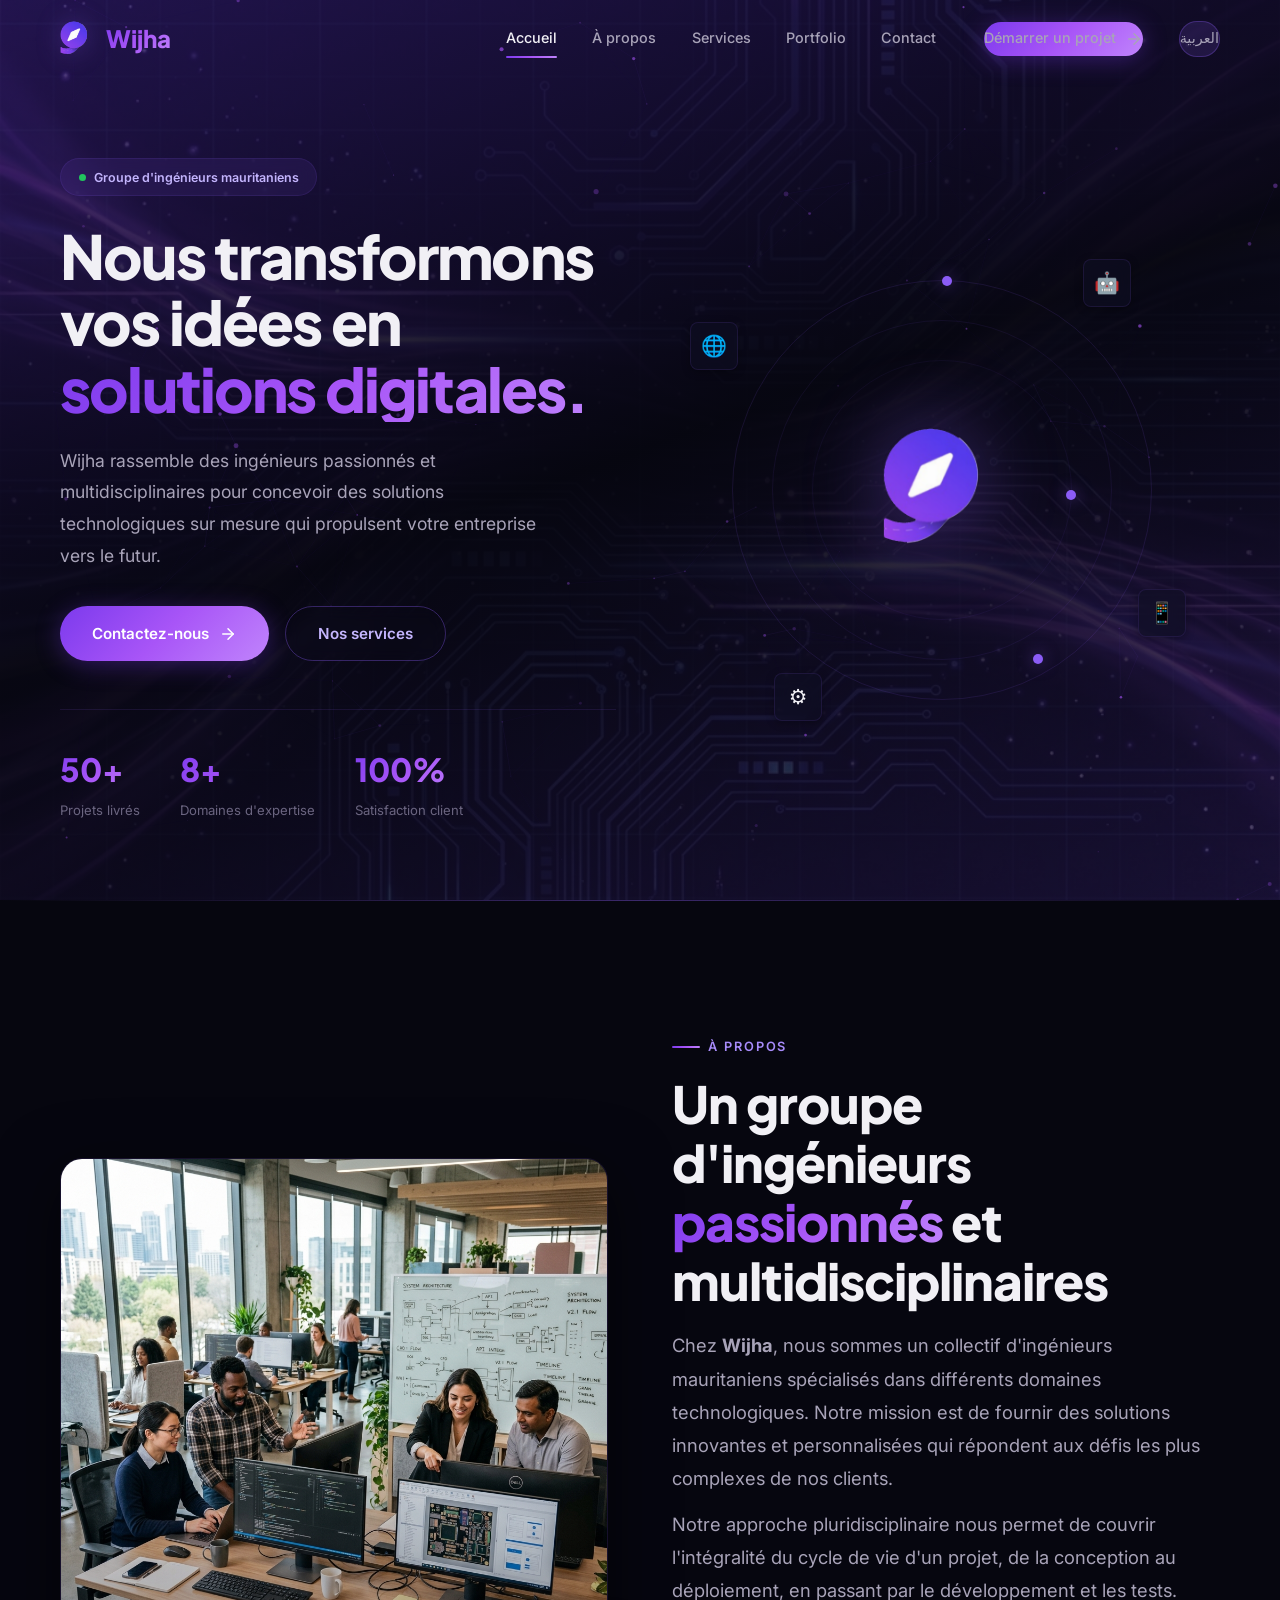
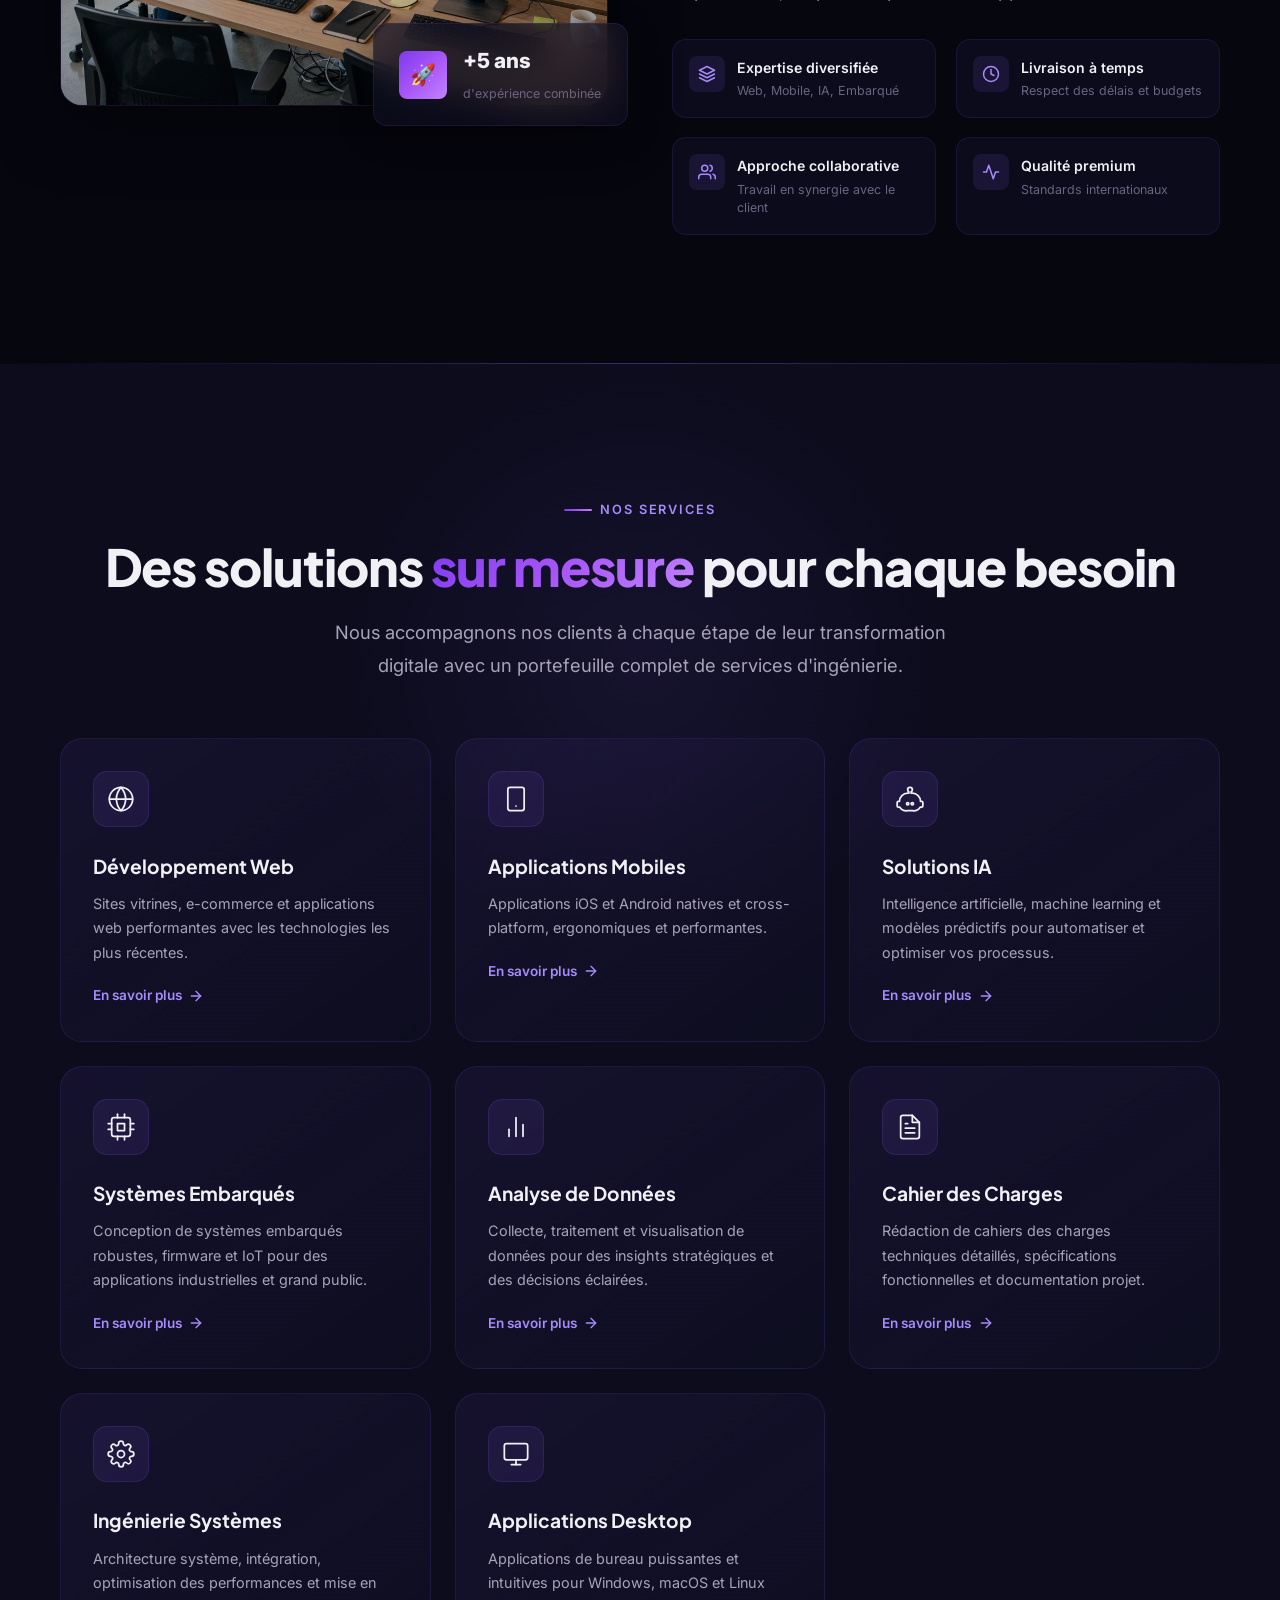
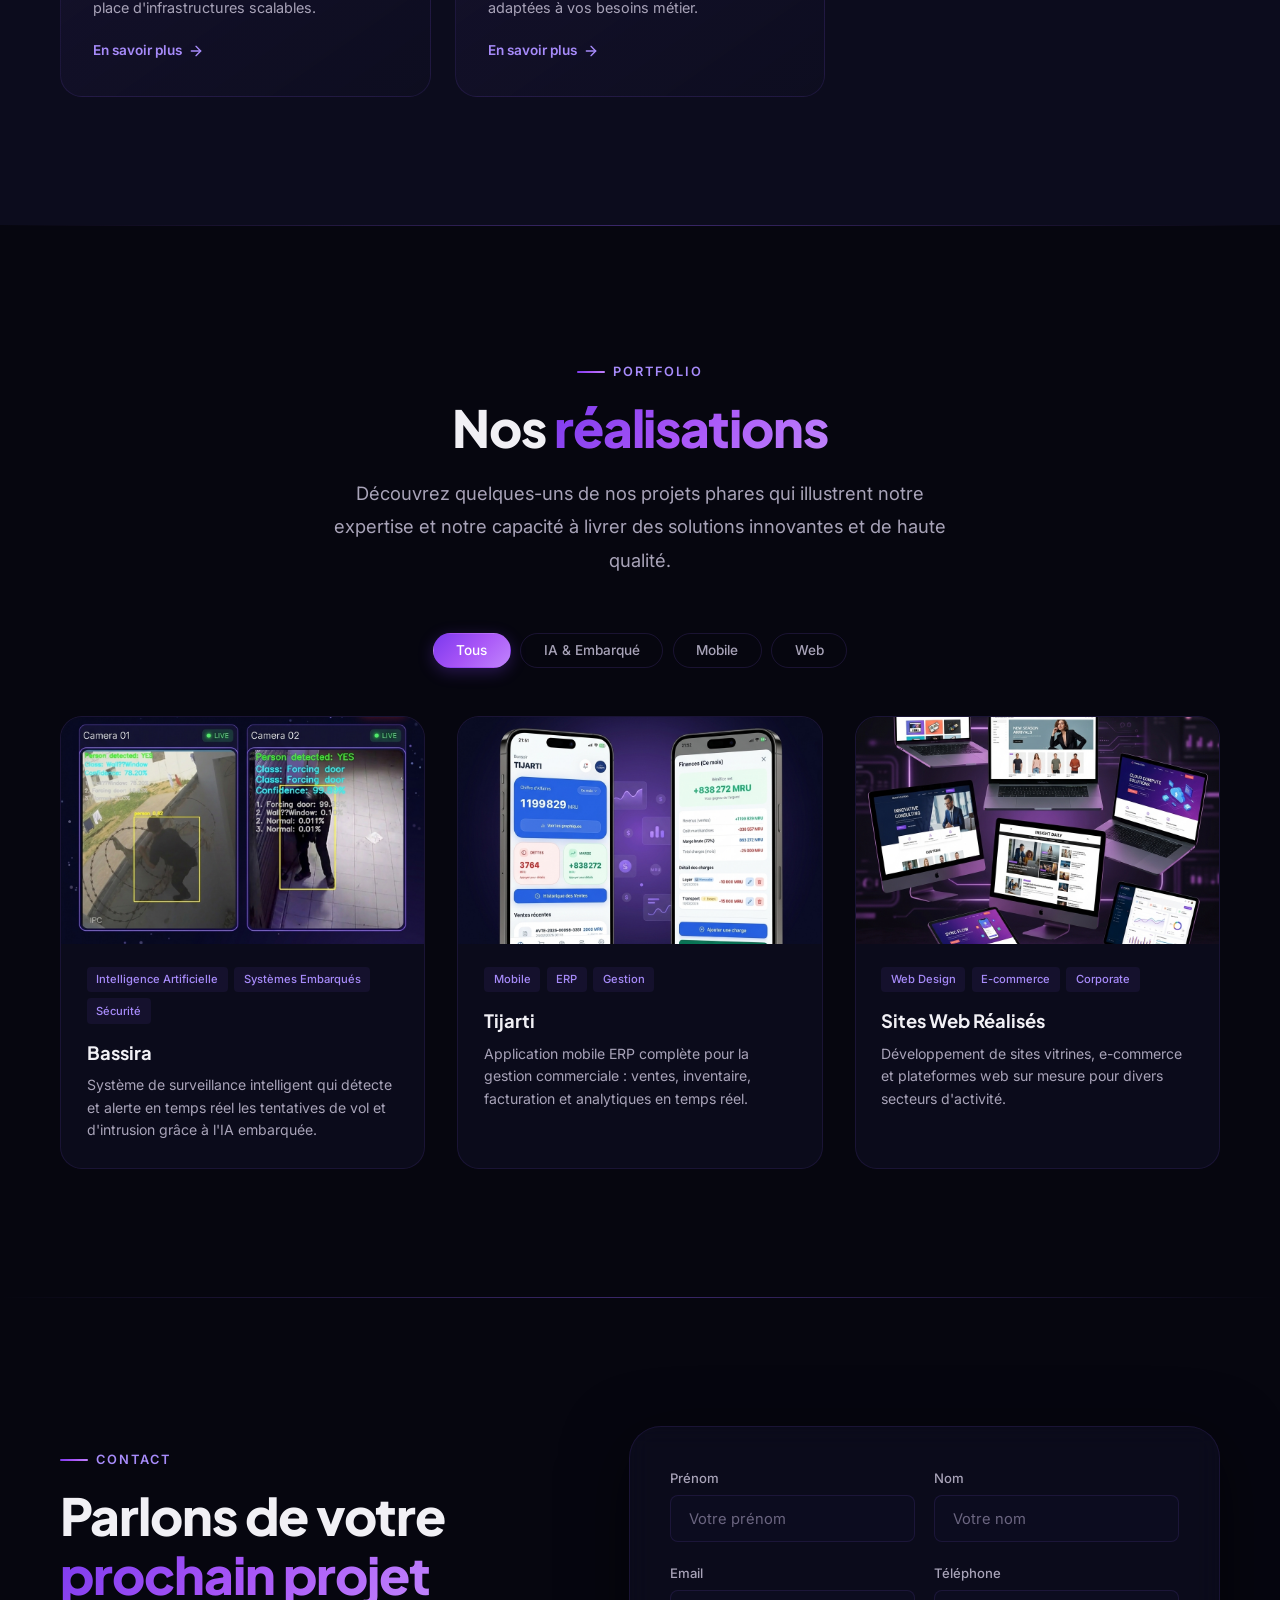
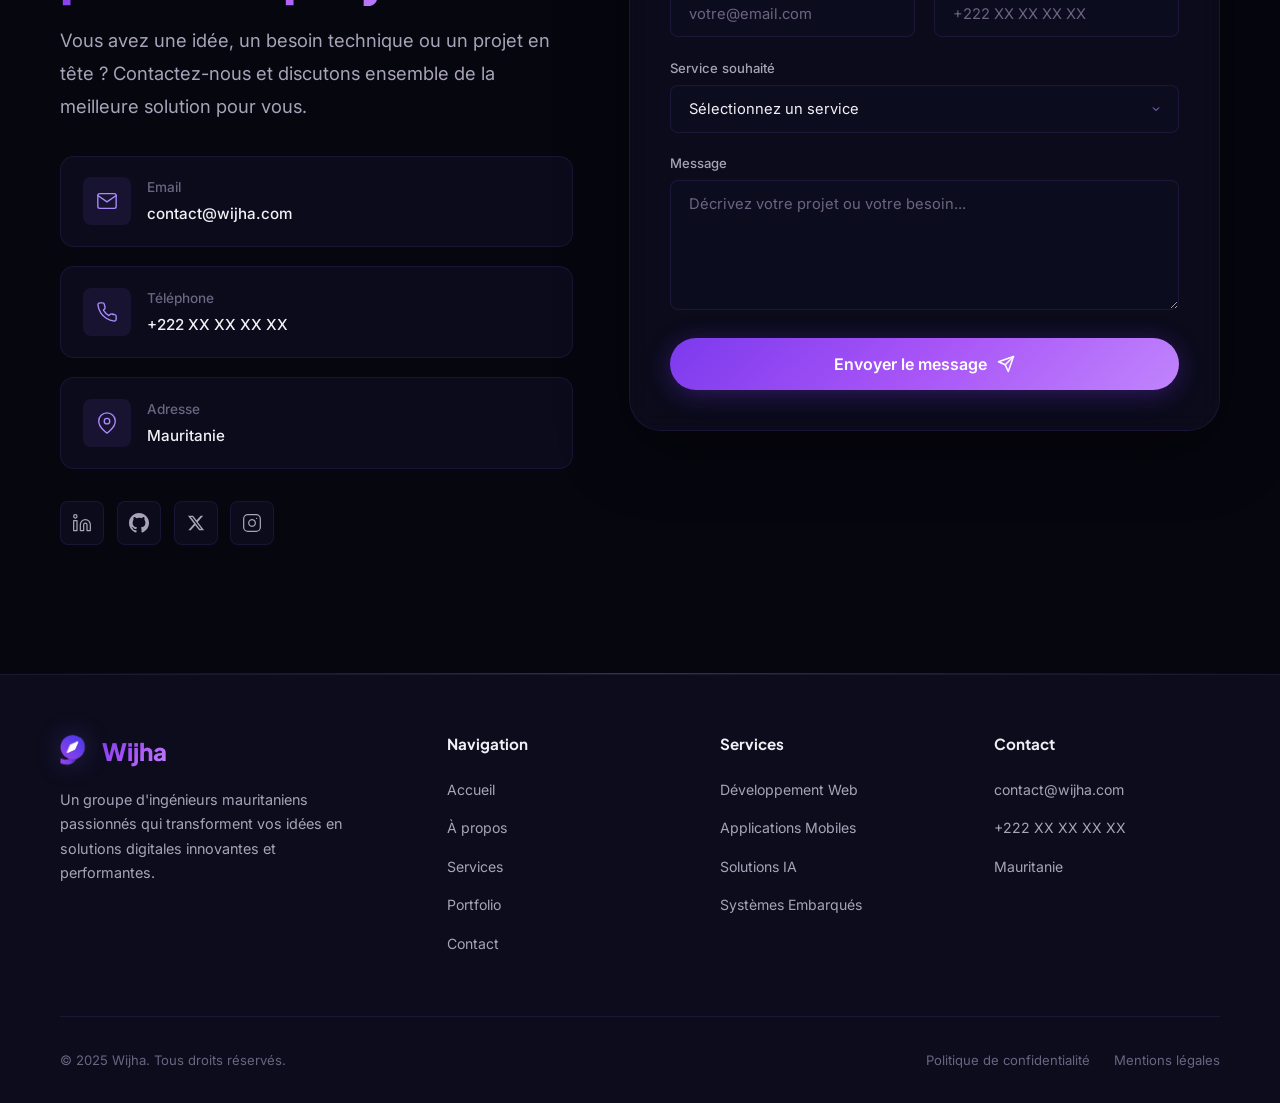
==== index.html @ 4d7d72df "Initial commit of Wijha website" ====
<!DOCTYPE html>
<html lang="fr" dir="ltr">
<head>
  <meta charset="UTF-8" />
  <meta name="viewport" content="width=device-width, initial-scale=1.0" />
  <title>Wijha — Ingénierie & Solutions Digitales</title>
  <meta name="description" content="Wijha est un groupe d'ingénieurs experts proposant des services de développement web, applications mobiles, solutions IA, systèmes embarqués et plus encore." />
  <meta name="keywords" content="ingénierie, développement web, application mobile, intelligence artificielle, systèmes embarqués, Wijha" />
  <meta name="author" content="Wijha" />
  <meta property="og:title" content="Wijha — Ingénierie & Solutions Digitales" />
  <meta property="og:description" content="Votre partenaire d'ingénierie digitale. Sites web, apps mobiles, IA et plus." />
  <meta property="og:type" content="website" />
  <link rel="icon" href="assets/logo-clean.png" type="image/png" />
  <link rel="stylesheet" href="styles.css" />
</head>
<body>

  <!-- ========== LOADER ========== -->
  <div class="loader" id="loader">
    <img src="assets/logo-clean.png" alt="Wijha" class="loader-logo" />
    <div class="loader-bar"></div>
  </div>

  <!-- ========== CURSOR GLOW ========== -->
  <div class="cursor-glow" id="cursorGlow"></div>

  <!-- ========== NAVBAR ========== -->
  <nav class="navbar" id="navbar">
    <div class="container">
      <a href="#accueil" class="nav-brand" id="nav-brand">
        <img src="assets/logo-clean.png" alt="Wijha Logo" />
        <span>Wijha</span>
      </a>

      <div class="nav-links" id="navLinks">
        <a href="#accueil" class="active" data-nav>Accueil</a>
        <a href="#apropos" data-nav>À propos</a>
        <a href="#services" data-nav>Services</a>
        <a href="#portfolio" data-nav>Portfolio</a>
        <a href="#contact" data-nav>Contact</a>
        <a href="#contact" class="btn btn-primary nav-cta" id="nav-cta-btn">
          Démarrer un projet
          <svg xmlns="http://www.w3.org/2000/svg" viewBox="0 0 24 24" fill="none" stroke="currentColor" stroke-width="2" stroke-linecap="round" stroke-linejoin="round"><path d="M5 12h14"/><path d="m12 5 7 7-7 7"/></svg>
        </a>
        <a href="index-ar.html" class="lang-switch">العربية</a>
      </div>

      <button class="nav-toggle" id="navToggle" aria-label="Menu">
        <span></span><span></span><span></span>
      </button>
    </div>
  </nav>

  <!-- ========== HERO ========== -->
  <section class="hero" id="accueil">
    <div class="hero-bg">
      <img src="assets/hero-bg.png" alt="" />
    </div>
    <canvas id="particles-canvas"></canvas>

    <div class="container">
      <div class="hero-content">
        <div class="hero-badge">
          <span class="dot"></span>
          Groupe d'ingénieurs mauritaniens
        </div>

        <h1>
          <span class="line">Nous transformons</span>
          <span class="line">vos idées en</span>
          <span class="line gradient-text">solutions digitales.</span>
        </h1>

        <p class="hero-desc">
          Wijha rassemble des ingénieurs passionnés et multidisciplinaires pour concevoir 
          des solutions technologiques sur mesure qui propulsent votre entreprise vers le futur.
        </p>

        <div class="hero-buttons">
          <a href="#contact" class="btn btn-primary" id="hero-cta-btn">
            Contactez-nous
            <svg xmlns="http://www.w3.org/2000/svg" viewBox="0 0 24 24" fill="none" stroke="currentColor" stroke-width="2" stroke-linecap="round" stroke-linejoin="round"><path d="M5 12h14"/><path d="m12 5 7 7-7 7"/></svg>
          </a>
          <a href="#services" class="btn btn-outline" id="hero-services-btn">
            Nos services
          </a>
        </div>

        <div class="hero-stats">
          <div class="stat-item">
            <div class="stat-number" data-count="50">0+</div>
            <div class="stat-text">Projets livrés</div>
          </div>
          <div class="stat-item">
            <div class="stat-number" data-count="8">0+</div>
            <div class="stat-text">Domaines d'expertise</div>
          </div>
          <div class="stat-item">
            <div class="stat-number" data-count="100">0%</div>
            <div class="stat-text">Satisfaction client</div>
          </div>
        </div>
      </div>

      <div class="hero-visual">
        <div class="hero-orbit">
          <div class="orbit-ring"><div class="orbit-dot"></div></div>
          <div class="orbit-ring"><div class="orbit-dot"></div></div>
          <div class="orbit-ring"><div class="orbit-dot"></div></div>
          <div class="orbit-center">
            <img src="assets/logo-clean.png" alt="Wijha" />
          </div>
          <!-- Floating icons -->
          <div class="orbit-icon">🌐</div>
          <div class="orbit-icon">🤖</div>
          <div class="orbit-icon">📱</div>
          <div class="orbit-icon">⚙️</div>
        </div>
      </div>
    </div>
  </section>

  <hr class="glow-line" />

  <!-- ========== ABOUT ========== -->
  <section class="about" id="apropos">
    <div class="container">
      <div class="about-image-wrapper reveal-left">
        <div class="about-image">
          <img src="assets/team.png" alt="Équipe Wijha" />
        </div>
        <div class="about-floating-card">
          <div class="afc-icon">🚀</div>
          <div class="afc-text">
            <strong>+5 ans</strong>
            <span>d'expérience combinée</span>
          </div>
        </div>
      </div>

      <div class="about-content reveal-right">
        <span class="section-label">À propos</span>
        <h2 class="section-title">
          Un groupe d'ingénieurs <span class="highlight">passionnés</span> et multidisciplinaires
        </h2>
        <p class="section-subtitle">
          Chez <strong>Wijha</strong>, nous sommes un collectif d'ingénieurs mauritaniens spécialisés 
          dans différents domaines technologiques. Notre mission est de fournir des solutions 
          innovantes et personnalisées qui répondent aux défis les plus complexes de nos clients.
        </p>
        <p class="section-subtitle" style="margin-top:.8rem;">
          Notre approche pluridisciplinaire nous permet de couvrir l'intégralité du cycle de vie 
          d'un projet, de la conception au déploiement, en passant par le développement et les tests.
        </p>

        <div class="about-features">
          <div class="about-feature reveal reveal-delay-1">
            <div class="af-icon">
              <svg xmlns="http://www.w3.org/2000/svg" width="18" height="18" viewBox="0 0 24 24" fill="none" stroke="currentColor" stroke-width="2" stroke-linecap="round" stroke-linejoin="round"><path d="M12 2L2 7l10 5 10-5-10-5z"/><path d="M2 17l10 5 10-5"/><path d="M2 12l10 5 10-5"/></svg>
            </div>
            <div class="af-text">
              <h4>Expertise diversifiée</h4>
              <p>Web, Mobile, IA, Embarqué</p>
            </div>
          </div>
          <div class="about-feature reveal reveal-delay-2">
            <div class="af-icon">
              <svg xmlns="http://www.w3.org/2000/svg" width="18" height="18" viewBox="0 0 24 24" fill="none" stroke="currentColor" stroke-width="2" stroke-linecap="round" stroke-linejoin="round"><circle cx="12" cy="12" r="10"/><path d="M12 6v6l4 2"/></svg>
            </div>
            <div class="af-text">
              <h4>Livraison à temps</h4>
              <p>Respect des délais et budgets</p>
            </div>
          </div>
          <div class="about-feature reveal reveal-delay-3">
            <div class="af-icon">
              <svg xmlns="http://www.w3.org/2000/svg" width="18" height="18" viewBox="0 0 24 24" fill="none" stroke="currentColor" stroke-width="2" stroke-linecap="round" stroke-linejoin="round"><path d="M17 21v-2a4 4 0 0 0-4-4H5a4 4 0 0 0-4 4v2"/><circle cx="9" cy="7" r="4"/><path d="M23 21v-2a4 4 0 0 0-3-3.87"/><path d="M16 3.13a4 4 0 0 1 0 7.75"/></svg>
            </div>
            <div class="af-text">
              <h4>Approche collaborative</h4>
              <p>Travail en synergie avec le client</p>
            </div>
          </div>
          <div class="about-feature reveal reveal-delay-4">
            <div class="af-icon">
              <svg xmlns="http://www.w3.org/2000/svg" width="18" height="18" viewBox="0 0 24 24" fill="none" stroke="currentColor" stroke-width="2" stroke-linecap="round" stroke-linejoin="round"><polyline points="22 12 18 12 15 21 9 3 6 12 2 12"/></svg>
            </div>
            <div class="af-text">
              <h4>Qualité premium</h4>
              <p>Standards internationaux</p>
            </div>
          </div>
        </div>
      </div>
    </div>
  </section>

  <hr class="glow-line" />

  <!-- ========== SERVICES ========== -->
  <section class="services" id="services">
    <div class="container">
      <div class="services-header reveal">
        <span class="section-label">Nos services</span>
        <h2 class="section-title">Des solutions <span class="highlight">sur mesure</span> pour chaque besoin</h2>
        <p class="section-subtitle">
          Nous accompagnons nos clients à chaque étape de leur transformation digitale 
          avec un portefeuille complet de services d'ingénierie.
        </p>
      </div>

      <div class="services-grid" id="servicesGrid">

        <!-- Card 1 -->
        <div class="service-card reveal reveal-delay-1" id="service-web">
          <div class="service-icon">
            <svg xmlns="http://www.w3.org/2000/svg" width="28" height="28" viewBox="0 0 24 24" fill="none" stroke="currentColor" stroke-width="1.5" stroke-linecap="round" stroke-linejoin="round"><circle cx="12" cy="12" r="10"/><line x1="2" y1="12" x2="22" y2="12"/><path d="M12 2a15.3 15.3 0 0 1 4 10 15.3 15.3 0 0 1-4 10 15.3 15.3 0 0 1-4-10 15.3 15.3 0 0 1 4-10z"/></svg>
          </div>
          <h3>Développement Web</h3>
          <p>Sites vitrines, e-commerce et applications web performantes avec les technologies les plus récentes.</p>
          <div class="service-arrow">
            En savoir plus
            <svg xmlns="http://www.w3.org/2000/svg" width="16" height="16" viewBox="0 0 24 24" fill="none" stroke="currentColor" stroke-width="2" stroke-linecap="round" stroke-linejoin="round"><path d="M5 12h14"/><path d="m12 5 7 7-7 7"/></svg>
          </div>
        </div>

        <!-- Card 2 -->
        <div class="service-card reveal reveal-delay-2" id="service-app">
          <div class="service-icon">
            <svg xmlns="http://www.w3.org/2000/svg" width="28" height="28" viewBox="0 0 24 24" fill="none" stroke="currentColor" stroke-width="1.5" stroke-linecap="round" stroke-linejoin="round"><rect x="5" y="2" width="14" height="20" rx="2" ry="2"/><line x1="12" y1="18" x2="12.01" y2="18"/></svg>
          </div>
          <h3>Applications Mobiles</h3>
          <p>Applications iOS et Android natives et cross-platform, ergonomiques et performantes.</p>
          <div class="service-arrow">
            En savoir plus
            <svg xmlns="http://www.w3.org/2000/svg" width="16" height="16" viewBox="0 0 24 24" fill="none" stroke="currentColor" stroke-width="2" stroke-linecap="round" stroke-linejoin="round"><path d="M5 12h14"/><path d="m12 5 7 7-7 7"/></svg>
          </div>
        </div>

        <!-- Card 3 -->
        <div class="service-card reveal reveal-delay-3" id="service-ia">
          <div class="service-icon">
            <svg xmlns="http://www.w3.org/2000/svg" width="28" height="28" viewBox="0 0 24 24" fill="none" stroke="currentColor" stroke-width="1.5" stroke-linecap="round" stroke-linejoin="round"><path d="M12 2a2 2 0 0 1 2 2c0 .74-.4 1.39-1 1.73V7h1a7 7 0 0 1 7 7h1a1 1 0 0 1 1 1v3a1 1 0 0 1-1 1h-1.27A7 7 0 0 1 14 22h-4a7 7 0 0 1-6.73-3H2a1 1 0 0 1-1-1v-3a1 1 0 0 1 1-1h1a7 7 0 0 1 7-7h1V5.73c-.6-.34-1-.99-1-1.73a2 2 0 0 1 2-2z"/><path d="M10 17a1 1 0 1 0 0-2 1 1 0 0 0 0 2z"/><path d="M14 17a1 1 0 1 0 0-2 1 1 0 0 0 0 2z"/></svg>
          </div>
          <h3>Solutions IA</h3>
          <p>Intelligence artificielle, machine learning et modèles prédictifs pour automatiser et optimiser vos processus.</p>
          <div class="service-arrow">
            En savoir plus
            <svg xmlns="http://www.w3.org/2000/svg" width="16" height="16" viewBox="0 0 24 24" fill="none" stroke="currentColor" stroke-width="2" stroke-linecap="round" stroke-linejoin="round"><path d="M5 12h14"/><path d="m12 5 7 7-7 7"/></svg>
          </div>
        </div>

        <!-- Card 4 -->
        <div class="service-card reveal reveal-delay-4" id="service-embedded">
          <div class="service-icon">
            <svg xmlns="http://www.w3.org/2000/svg" width="28" height="28" viewBox="0 0 24 24" fill="none" stroke="currentColor" stroke-width="1.5" stroke-linecap="round" stroke-linejoin="round"><rect x="4" y="4" width="16" height="16" rx="2" ry="2"/><rect x="9" y="9" width="6" height="6"/><line x1="9" y1="1" x2="9" y2="4"/><line x1="15" y1="1" x2="15" y2="4"/><line x1="9" y1="20" x2="9" y2="23"/><line x1="15" y1="20" x2="15" y2="23"/><line x1="20" y1="9" x2="23" y2="9"/><line x1="20" y1="14" x2="23" y2="14"/><line x1="1" y1="9" x2="4" y2="9"/><line x1="1" y1="14" x2="4" y2="14"/></svg>
          </div>
          <h3>Systèmes Embarqués</h3>
          <p>Conception de systèmes embarqués robustes, firmware et IoT pour des applications industrielles et grand public.</p>
          <div class="service-arrow">
            En savoir plus
            <svg xmlns="http://www.w3.org/2000/svg" width="16" height="16" viewBox="0 0 24 24" fill="none" stroke="currentColor" stroke-width="2" stroke-linecap="round" stroke-linejoin="round"><path d="M5 12h14"/><path d="m12 5 7 7-7 7"/></svg>
          </div>
        </div>

        <!-- Card 5 -->
        <div class="service-card reveal reveal-delay-5" id="service-data">
          <div class="service-icon">
            <svg xmlns="http://www.w3.org/2000/svg" width="28" height="28" viewBox="0 0 24 24" fill="none" stroke="currentColor" stroke-width="1.5" stroke-linecap="round" stroke-linejoin="round"><line x1="18" y1="20" x2="18" y2="10"/><line x1="12" y1="20" x2="12" y2="4"/><line x1="6" y1="20" x2="6" y2="14"/></svg>
          </div>
          <h3>Analyse de Données</h3>
          <p>Collecte, traitement et visualisation de données pour des insights stratégiques et des décisions éclairées.</p>
          <div class="service-arrow">
            En savoir plus
            <svg xmlns="http://www.w3.org/2000/svg" width="16" height="16" viewBox="0 0 24 24" fill="none" stroke="currentColor" stroke-width="2" stroke-linecap="round" stroke-linejoin="round"><path d="M5 12h14"/><path d="m12 5 7 7-7 7"/></svg>
          </div>
        </div>

        <!-- Card 6 -->
        <div class="service-card reveal reveal-delay-6" id="service-cahier">
          <div class="service-icon">
            <svg xmlns="http://www.w3.org/2000/svg" width="28" height="28" viewBox="0 0 24 24" fill="none" stroke="currentColor" stroke-width="1.5" stroke-linecap="round" stroke-linejoin="round"><path d="M14 2H6a2 2 0 0 0-2 2v16a2 2 0 0 0 2 2h12a2 2 0 0 0 2-2V8z"/><polyline points="14 2 14 8 20 8"/><line x1="16" y1="13" x2="8" y2="13"/><line x1="16" y1="17" x2="8" y2="17"/><polyline points="10 9 9 9 8 9"/></svg>
          </div>
          <h3>Cahier des Charges</h3>
          <p>Rédaction de cahiers des charges techniques détaillés, spécifications fonctionnelles et documentation projet.</p>
          <div class="service-arrow">
            En savoir plus
            <svg xmlns="http://www.w3.org/2000/svg" width="16" height="16" viewBox="0 0 24 24" fill="none" stroke="currentColor" stroke-width="2" stroke-linecap="round" stroke-linejoin="round"><path d="M5 12h14"/><path d="m12 5 7 7-7 7"/></svg>
          </div>
        </div>

        <!-- Card 7 -->
        <div class="service-card reveal reveal-delay-1" id="service-systems">
          <div class="service-icon">
            <svg xmlns="http://www.w3.org/2000/svg" width="28" height="28" viewBox="0 0 24 24" fill="none" stroke="currentColor" stroke-width="1.5" stroke-linecap="round" stroke-linejoin="round"><circle cx="12" cy="12" r="3"/><path d="M19.4 15a1.65 1.65 0 0 0 .33 1.82l.06.06a2 2 0 0 1-2.83 2.83l-.06-.06a1.65 1.65 0 0 0-1.82-.33 1.65 1.65 0 0 0-1 1.51V21a2 2 0 0 1-4 0v-.09A1.65 1.65 0 0 0 9 19.4a1.65 1.65 0 0 0-1.82.33l-.06.06a2 2 0 0 1-2.83-2.83l.06-.06A1.65 1.65 0 0 0 4.68 15a1.65 1.65 0 0 0-1.51-1H3a2 2 0 0 1 0-4h.09A1.65 1.65 0 0 0 4.6 9a1.65 1.65 0 0 0-.33-1.82l-.06-.06a2 2 0 0 1 2.83-2.83l.06.06A1.65 1.65 0 0 0 9 4.68a1.65 1.65 0 0 0 1-1.51V3a2 2 0 0 1 4 0v.09a1.65 1.65 0 0 0 1 1.51 1.65 1.65 0 0 0 1.82-.33l.06-.06a2 2 0 0 1 2.83 2.83l-.06.06A1.65 1.65 0 0 0 19.4 9a1.65 1.65 0 0 0 1.51 1H21a2 2 0 0 1 0 4h-.09a1.65 1.65 0 0 0-1.51 1z"/></svg>
          </div>
          <h3>Ingénierie Systèmes</h3>
          <p>Architecture système, intégration, optimisation des performances et mise en place d'infrastructures scalables.</p>
          <div class="service-arrow">
            En savoir plus
            <svg xmlns="http://www.w3.org/2000/svg" width="16" height="16" viewBox="0 0 24 24" fill="none" stroke="currentColor" stroke-width="2" stroke-linecap="round" stroke-linejoin="round"><path d="M5 12h14"/><path d="m12 5 7 7-7 7"/></svg>
          </div>
        </div>

        <!-- Card 8 -->
        <div class="service-card reveal reveal-delay-2" id="service-desktop">
          <div class="service-icon">
            <svg xmlns="http://www.w3.org/2000/svg" width="28" height="28" viewBox="0 0 24 24" fill="none" stroke="currentColor" stroke-width="1.5" stroke-linecap="round" stroke-linejoin="round"><rect x="2" y="3" width="20" height="14" rx="2" ry="2"/><line x1="8" y1="21" x2="16" y2="21"/><line x1="12" y1="17" x2="12" y2="21"/></svg>
          </div>
          <h3>Applications Desktop</h3>
          <p>Applications de bureau puissantes et intuitives pour Windows, macOS et Linux adaptées à vos besoins métier.</p>
          <div class="service-arrow">
            En savoir plus
            <svg xmlns="http://www.w3.org/2000/svg" width="16" height="16" viewBox="0 0 24 24" fill="none" stroke="currentColor" stroke-width="2" stroke-linecap="round" stroke-linejoin="round"><path d="M5 12h14"/><path d="m12 5 7 7-7 7"/></svg>
          </div>
        </div>

      </div>
    </div>
  </section>

  <hr class="glow-line" />

  <!-- ========== PORTFOLIO ========== -->
  <section class="portfolio" id="portfolio">
    <div class="container">
      <div class="services-header reveal">
        <span class="section-label">Portfolio</span>
        <h2 class="section-title">Nos <span class="highlight">réalisations</span></h2>
        <p class="section-subtitle">
          Découvrez quelques-uns de nos projets phares qui illustrent notre expertise 
          et notre capacité à livrer des solutions innovantes et de haute qualité.
        </p>
      </div>

      <!-- Filter tabs -->
      <div class="portfolio-filters reveal">
        <button class="pf-filter active" data-filter="all">Tous</button>
        <button class="pf-filter" data-filter="ia">IA & Embarqué</button>
        <button class="pf-filter" data-filter="mobile">Mobile</button>
        <button class="pf-filter" data-filter="web">Web</button>
      </div>

      <div class="portfolio-grid" id="portfolioGrid">

        <!-- Project 1 — Bassira -->
        <div class="portfolio-card reveal reveal-delay-1" data-category="ia" id="project-bassira">
          <div class="portfolio-image">
            <img src="assets/bassira.png?v=2" alt="Bassira — Système de surveillance intelligent" />
            <div class="portfolio-overlay">
              <div class="portfolio-overlay-content">
                <span class="portfolio-category-badge">IA Embarquée</span>
                <h3>Bassira</h3>
                <p>Système de surveillance intelligent basé sur l'IA embarquée</p>
                <button class="btn btn-primary btn-sm" onclick="openProjectModal('bassira')">
                  Voir le projet
                  <svg xmlns="http://www.w3.org/2000/svg" width="16" height="16" viewBox="0 0 24 24" fill="none" stroke="currentColor" stroke-width="2" stroke-linecap="round" stroke-linejoin="round"><path d="M5 12h14"/><path d="m12 5 7 7-7 7"/></svg>
                </button>
              </div>
            </div>
          </div>
          <div class="portfolio-info">
            <div class="portfolio-tags">
              <span class="ptag">Intelligence Artificielle</span>
              <span class="ptag">Systèmes Embarqués</span>
              <span class="ptag">Sécurité</span>
            </div>
            <h3>Bassira</h3>
            <p>Système de surveillance intelligent qui détecte et alerte en temps réel les tentatives de vol et d'intrusion grâce à l'IA embarquée.</p>
          </div>
        </div>

        <!-- Project 2 — Tijarti -->
        <div class="portfolio-card reveal reveal-delay-2" data-category="mobile" id="project-tijarti">
          <div class="portfolio-image">
            <img src="assets/tijarti.png?v=2" alt="Tijarti — Application mobile ERP" />
            <div class="portfolio-overlay">
              <div class="portfolio-overlay-content">
                <span class="portfolio-category-badge">App Mobile</span>
                <h3>Tijarti</h3>
                <p>Application mobile ERP pour la gestion d'entreprise</p>
                <button class="btn btn-primary btn-sm" onclick="openProjectModal('tijarti')">
                  Voir le projet
                  <svg xmlns="http://www.w3.org/2000/svg" width="16" height="16" viewBox="0 0 24 24" fill="none" stroke="currentColor" stroke-width="2" stroke-linecap="round" stroke-linejoin="round"><path d="M5 12h14"/><path d="m12 5 7 7-7 7"/></svg>
                </button>
              </div>
            </div>
          </div>
          <div class="portfolio-info">
            <div class="portfolio-tags">
              <span class="ptag">Mobile</span>
              <span class="ptag">ERP</span>
              <span class="ptag">Gestion</span>
            </div>
            <h3>Tijarti</h3>
            <p>Application mobile ERP complète pour la gestion commerciale : ventes, inventaire, facturation et analytiques en temps réel.</p>
          </div>
        </div>

        <!-- Project 3 — Sites Web -->
        <div class="portfolio-card reveal reveal-delay-3" data-category="web" id="project-websites">
          <div class="portfolio-image">
            <img src="assets/websites.png" alt="Sites web réalisés par Wijha" />
            <div class="portfolio-overlay">
              <div class="portfolio-overlay-content">
                <span class="portfolio-category-badge">Développement Web</span>
                <h3>Sites Web</h3>
                <p>Collection de sites web modernes et performants</p>
                <button class="btn btn-primary btn-sm" onclick="openProjectModal('websites')">
                  Voir le projet
                  <svg xmlns="http://www.w3.org/2000/svg" width="16" height="16" viewBox="0 0 24 24" fill="none" stroke="currentColor" stroke-width="2" stroke-linecap="round" stroke-linejoin="round"><path d="M5 12h14"/><path d="m12 5 7 7-7 7"/></svg>
                </button>
              </div>
            </div>
          </div>
          <div class="portfolio-info">
            <div class="portfolio-tags">
              <span class="ptag">Web Design</span>
              <span class="ptag">E-commerce</span>
              <span class="ptag">Corporate</span>
            </div>
            <h3>Sites Web Réalisés</h3>
            <p>Développement de sites vitrines, e-commerce et plateformes web sur mesure pour divers secteurs d'activité.</p>
          </div>
        </div>

      </div>
    </div>
  </section>

  <!-- ========== PROJECT MODAL ========== -->
  <div class="project-modal" id="projectModal">
    <div class="project-modal-backdrop" onclick="closeProjectModal()"></div>
    <div class="project-modal-content">
      <button class="project-modal-close" onclick="closeProjectModal()" aria-label="Fermer">
        <svg xmlns="http://www.w3.org/2000/svg" width="24" height="24" viewBox="0 0 24 24" fill="none" stroke="currentColor" stroke-width="2" stroke-linecap="round" stroke-linejoin="round"><line x1="18" y1="6" x2="6" y2="18"/><line x1="6" y1="6" x2="18" y2="18"/></svg>
      </button>
      <div class="project-modal-image" id="modalImage"></div>
      <div class="project-modal-body">
        <span class="portfolio-category-badge" id="modalBadge"></span>
        <h2 id="modalTitle"></h2>
        <p class="project-modal-desc" id="modalDesc"></p>
        <div class="project-modal-details">
          <div class="pmd-item">
            <h4>Technologies</h4>
            <div class="pmd-tags" id="modalTechs"></div>
          </div>
          <div class="pmd-item">
            <h4>Caractéristiques</h4>
            <ul id="modalFeatures"></ul>
          </div>
        </div>
        <a href="#contact" class="btn btn-primary" onclick="closeProjectModal()" style="margin-top:1.5rem">
          Démarrer un projet similaire
          <svg xmlns="http://www.w3.org/2000/svg" width="16" height="16" viewBox="0 0 24 24" fill="none" stroke="currentColor" stroke-width="2" stroke-linecap="round" stroke-linejoin="round"><path d="M5 12h14"/><path d="m12 5 7 7-7 7"/></svg>
        </a>
      </div>
    </div>
  </div>

  <hr class="glow-line" />

  <!-- ========== CONTACT ========== -->
  <section class="contact" id="contact">
    <div class="container">
      <div class="contact-info reveal-left">
        <span class="section-label">Contact</span>
        <h2 class="section-title">Parlons de votre <span class="highlight">prochain projet</span></h2>
        <p class="section-subtitle">
          Vous avez une idée, un besoin technique ou un projet en tête ? 
          Contactez-nous et discutons ensemble de la meilleure solution pour vous.
        </p>

        <div class="contact-cards">
          <div class="contact-card">
            <div class="cc-icon">
              <svg xmlns="http://www.w3.org/2000/svg" width="22" height="22" viewBox="0 0 24 24" fill="none" stroke="currentColor" stroke-width="1.5" stroke-linecap="round" stroke-linejoin="round"><path d="M4 4h16c1.1 0 2 .9 2 2v12c0 1.1-.9 2-2 2H4c-1.1 0-2-.9-2-2V6c0-1.1.9-2 2-2z"/><polyline points="22,6 12,13 2,6"/></svg>
            </div>
            <div class="cc-content">
              <h4>Email</h4>
              <p>contact@wijha.com</p>
            </div>
          </div>
          <div class="contact-card">
            <div class="cc-icon">
              <svg xmlns="http://www.w3.org/2000/svg" width="22" height="22" viewBox="0 0 24 24" fill="none" stroke="currentColor" stroke-width="1.5" stroke-linecap="round" stroke-linejoin="round"><path d="M22 16.92v3a2 2 0 0 1-2.18 2 19.79 19.79 0 0 1-8.63-3.07 19.5 19.5 0 0 1-6-6 19.79 19.79 0 0 1-3.07-8.67A2 2 0 0 1 4.11 2h3a2 2 0 0 1 2 1.72c.127.96.361 1.903.7 2.81a2 2 0 0 1-.45 2.11L8.09 9.91a16 16 0 0 0 6 6l1.27-1.27a2 2 0 0 1 2.11-.45c.907.339 1.85.573 2.81.7A2 2 0 0 1 22 16.92z"/></svg>
            </div>
            <div class="cc-content">
              <h4>Téléphone</h4>
              <p>+222 XX XX XX XX</p>
            </div>
          </div>
          <div class="contact-card">
            <div class="cc-icon">
              <svg xmlns="http://www.w3.org/2000/svg" width="22" height="22" viewBox="0 0 24 24" fill="none" stroke="currentColor" stroke-width="1.5" stroke-linecap="round" stroke-linejoin="round"><path d="M21 10c0 7-9 13-9 13s-9-6-9-13a9 9 0 0 1 18 0z"/><circle cx="12" cy="10" r="3"/></svg>
            </div>
            <div class="cc-content">
              <h4>Adresse</h4>
              <p>Mauritanie</p>
            </div>
          </div>
        </div>

        <div class="contact-socials">
          <a href="#" class="social-link" id="social-linkedin" aria-label="LinkedIn">
            <svg xmlns="http://www.w3.org/2000/svg" width="20" height="20" viewBox="0 0 24 24" fill="none" stroke="currentColor" stroke-width="1.5" stroke-linecap="round" stroke-linejoin="round"><path d="M16 8a6 6 0 0 1 6 6v7h-4v-7a2 2 0 0 0-2-2 2 2 0 0 0-2 2v7h-4v-7a6 6 0 0 1 6-6z"/><rect x="2" y="9" width="4" height="12"/><circle cx="4" cy="4" r="2"/></svg>
          </a>
          <a href="#" class="social-link" id="social-github" aria-label="GitHub">
            <svg xmlns="http://www.w3.org/2000/svg" width="20" height="20" viewBox="0 0 24 24" fill="currentColor"><path d="M12 0c-6.626 0-12 5.373-12 12 0 5.302 3.438 9.8 8.207 11.387.599.111.793-.261.793-.577v-2.234c-3.338.726-4.033-1.416-4.033-1.416-.546-1.387-1.333-1.756-1.333-1.756-1.089-.745.083-.729.083-.729 1.205.084 1.839 1.237 1.839 1.237 1.07 1.834 2.807 1.304 3.492.997.107-.775.418-1.305.762-1.604-2.665-.305-5.467-1.334-5.467-5.931 0-1.311.469-2.381 1.236-3.221-.124-.303-.535-1.524.117-3.176 0 0 1.008-.322 3.301 1.23A11.509 11.509 0 0 1 12 5.803c1.02.005 2.047.138 3.006.404 2.291-1.552 3.297-1.23 3.297-1.23.653 1.653.242 2.874.118 3.176.77.84 1.235 1.911 1.235 3.221 0 4.609-2.807 5.624-5.479 5.921.43.372.823 1.102.823 2.222v3.293c0 .319.192.694.801.576C20.566 21.797 24 17.3 24 12c0-6.627-5.373-12-12-12z"/></svg>
          </a>
          <a href="#" class="social-link" id="social-twitter" aria-label="X / Twitter">
            <svg xmlns="http://www.w3.org/2000/svg" width="18" height="18" viewBox="0 0 24 24" fill="currentColor"><path d="M18.244 2.25h3.308l-7.227 8.26 8.502 11.24H16.17l-5.214-6.817L4.99 21.75H1.68l7.73-8.835L1.254 2.25H8.08l4.713 6.231zm-1.161 17.52h1.833L7.084 4.126H5.117z"/></svg>
          </a>
          <a href="#" class="social-link" id="social-instagram" aria-label="Instagram">
            <svg xmlns="http://www.w3.org/2000/svg" width="20" height="20" viewBox="0 0 24 24" fill="none" stroke="currentColor" stroke-width="1.5" stroke-linecap="round" stroke-linejoin="round"><rect x="2" y="2" width="20" height="20" rx="5" ry="5"/><path d="M16 11.37A4 4 0 1 1 12.63 8 4 4 0 0 1 16 11.37z"/><line x1="17.5" y1="6.5" x2="17.51" y2="6.5"/></svg>
          </a>
        </div>
      </div>

      <div class="contact-form-wrapper reveal-right">
        <form class="contact-form" id="contactForm">
          <div class="form-row">
            <div class="form-group">
              <label for="firstName">Prénom</label>
              <input type="text" id="firstName" name="firstName" placeholder="Votre prénom" required />
            </div>
            <div class="form-group">
              <label for="lastName">Nom</label>
              <input type="text" id="lastName" name="lastName" placeholder="Votre nom" required />
            </div>
          </div>

          <div class="form-row">
            <div class="form-group">
              <label for="email">Email</label>
              <input type="email" id="email" name="email" placeholder="votre@email.com" required />
            </div>
            <div class="form-group">
              <label for="phone">Téléphone</label>
              <input type="tel" id="phone" name="phone" placeholder="+222 XX XX XX XX" />
            </div>
          </div>

          <div class="form-group">
            <label for="service">Service souhaité</label>
            <select id="service" name="service" required>
              <option value="" disabled selected>Sélectionnez un service</option>
              <option value="web">Développement Web</option>
              <option value="mobile">Applications Mobiles</option>
              <option value="ia">Solutions IA</option>
              <option value="embedded">Systèmes Embarqués</option>
              <option value="data">Analyse de Données</option>
              <option value="cahier">Cahier des Charges</option>
              <option value="systems">Ingénierie Systèmes</option>
              <option value="desktop">Applications Desktop</option>
              <option value="other">Autre</option>
            </select>
          </div>

          <div class="form-group">
            <label for="message">Message</label>
            <textarea id="message" name="message" placeholder="Décrivez votre projet ou votre besoin..." required></textarea>
          </div>

          <div class="form-submit">
            <button type="submit" class="btn btn-primary" id="submit-btn">
              Envoyer le message
              <svg xmlns="http://www.w3.org/2000/svg" width="18" height="18" viewBox="0 0 24 24" fill="none" stroke="currentColor" stroke-width="2" stroke-linecap="round" stroke-linejoin="round"><line x1="22" y1="2" x2="11" y2="13"/><polygon points="22 2 15 22 11 13 2 9 22 2"/></svg>
            </button>
          </div>
        </form>
      </div>
    </div>
  </section>

  <hr class="glow-line" />

  <!-- ========== FOOTER ========== -->
  <footer class="footer" id="footer">
    <div class="container">
      <div class="footer-grid">
        <div class="footer-brand">
          <a href="#accueil" class="nav-brand">
            <img src="assets/logo-clean.png" alt="Wijha" style="height:38px" />
            <span>Wijha</span>
          </a>
          <p>
            Un groupe d'ingénieurs mauritaniens passionnés qui transforment vos idées en 
            solutions digitales innovantes et performantes.
          </p>
        </div>

        <div class="footer-col">
          <h4>Navigation</h4>
          <ul>
            <li><a href="#accueil">Accueil</a></li>
            <li><a href="#apropos">À propos</a></li>
            <li><a href="#services">Services</a></li>
            <li><a href="#portfolio">Portfolio</a></li>
            <li><a href="#contact">Contact</a></li>
          </ul>
        </div>

        <div class="footer-col">
          <h4>Services</h4>
          <ul>
            <li><a href="#services">Développement Web</a></li>
            <li><a href="#services">Applications Mobiles</a></li>
            <li><a href="#services">Solutions IA</a></li>
            <li><a href="#services">Systèmes Embarqués</a></li>
          </ul>
        </div>

        <div class="footer-col">
          <h4>Contact</h4>
          <ul>
            <li><a href="mailto:contact@wijha.com">contact@wijha.com</a></li>
            <li><a href="tel:+222XXXXXXXX">+222 XX XX XX XX</a></li>
            <li><a href="#">Mauritanie</a></li>
          </ul>
        </div>
      </div>

      <div class="footer-bottom">
        <p>&copy; 2025 Wijha. Tous droits réservés.</p>
        <div class="footer-bottom-links">
          <a href="#">Politique de confidentialité</a>
          <a href="#">Mentions légales</a>
        </div>
      </div>
    </div>
  </footer>

  <!-- ========== BACK TO TOP ========== -->
  <button class="back-to-top" id="backToTop" aria-label="Retour en haut">
    <svg xmlns="http://www.w3.org/2000/svg" width="22" height="22" viewBox="0 0 24 24" fill="none" stroke="currentColor" stroke-width="2.5" stroke-linecap="round" stroke-linejoin="round"><path d="M18 15l-6-6-6 6"/></svg>
  </button>

  <!-- ========== TOAST ========== -->
  <div class="toast" id="toast">
    <svg xmlns="http://www.w3.org/2000/svg" width="20" height="20" viewBox="0 0 24 24" fill="none" stroke="currentColor" stroke-width="2.5" stroke-linecap="round" stroke-linejoin="round"><path d="M22 11.08V12a10 10 0 1 1-5.93-9.14"/><polyline points="22 4 12 14.01 9 11.01"/></svg>
    <span>Message envoyé avec succès !</span>
  </div>

  <script src="script.js"></script>
</body>
</html>
---- styles.css ----
/* ============================================
   WIJHA — Corporate Website Styles
   Design System: Dark + Purple Gradient
   ============================================ */

/* ---------- Google Fonts ---------- */
@import url('https://fonts.googleapis.com/css2?family=Inter:wght@300;400;500;600;700;800;900&family=Plus+Jakarta+Sans:wght@400;500;600;700;800&display=swap');

/* ---------- CSS Custom Properties ---------- */
:root {
  /* Brand colours */
  --purple-50:  #f5f3ff;
  --purple-100: #ede9fe;
  --purple-200: #ddd6fe;
  --purple-300: #c4b5fd;
  --purple-400: #a78bfa;
  --purple-500: #8b5cf6;
  --purple-600: #7c3aed;
  --purple-700: #6d28d9;
  --purple-800: #5b21b6;
  --purple-900: #4c1d95;

  /* Surfaces */
  --bg-primary:   #06060f;
  --bg-secondary: #0c0c1d;
  --bg-card:      rgba(15, 15, 35, 0.65);
  --bg-glass:     rgba(139, 92, 246, 0.06);

  /* Text */
  --text-primary:   #f1f0f5;
  --text-secondary: #a8a3b8;
  --text-muted:     #6b6580;

  /* Gradients */
  --gradient-brand: linear-gradient(135deg, #7c3aed 0%, #a855f7 50%, #c084fc 100%);
  --gradient-hero:  linear-gradient(160deg, rgba(124,58,237,.25) 0%, rgba(6,6,15,.95) 50%, rgba(168,85,247,.12) 100%);
  --gradient-card:  linear-gradient(145deg, rgba(139,92,246,.08) 0%, rgba(15,15,35,.5) 100%);
  --gradient-glow:  radial-gradient(600px circle at var(--mouse-x, 50%) var(--mouse-y, 50%), rgba(139,92,246,.12), transparent 40%);

  /* Borders */
  --border-subtle: 1px solid rgba(139, 92, 246, 0.12);
  --border-glow:   1px solid rgba(139, 92, 246, 0.3);

  /* Shadows */
  --shadow-sm:  0 2px 8px rgba(0,0,0,.3);
  --shadow-md:  0 8px 32px rgba(0,0,0,.4);
  --shadow-lg:  0 16px 64px rgba(0,0,0,.5);
  --shadow-glow: 0 0 40px rgba(139,92,246,.2);

  /* Spacing */
  --section-pad: clamp(4rem, 10vw, 8rem);
  --container-max: 1240px;

  /* Radius */
  --radius-sm: 8px;
  --radius-md: 14px;
  --radius-lg: 22px;
  --radius-xl: 32px;

  /* Transitions */
  --ease-out: cubic-bezier(0.22, 1, 0.36, 1);
  --ease-spring: cubic-bezier(0.34, 1.56, 0.64, 1);
}

/* ---------- Reset ---------- */
*, *::before, *::after { box-sizing: border-box; margin: 0; padding: 0; }

html {
  scroll-behavior: smooth;
  font-size: 16px;
  -webkit-font-smoothing: antialiased;
  -moz-osx-font-smoothing: grayscale;
}

body {
  font-family: 'Inter', system-ui, sans-serif;
  background: var(--bg-primary);
  color: var(--text-primary);
  line-height: 1.7;
  overflow-x: hidden;
}

a { color: inherit; text-decoration: none; }
ul { list-style: none; }
img { display: block; max-width: 100%; height: auto; }
button { cursor: pointer; font-family: inherit; }

/* ---------- Utility ---------- */
.container {
  width: 100%;
  max-width: var(--container-max);
  margin: 0 auto;
  padding: 0 clamp(1.25rem, 4vw, 2.5rem);
}

.section-label {
  display: inline-flex;
  align-items: center;
  gap: .5rem;
  font-size: .8rem;
  font-weight: 600;
  letter-spacing: .15em;
  text-transform: uppercase;
  color: var(--purple-400);
  margin-bottom: 1rem;
}

.section-label::before {
  content: '';
  width: 28px;
  height: 2px;
  background: var(--gradient-brand);
  border-radius: 2px;
}

.section-title {
  font-family: 'Plus Jakarta Sans', sans-serif;
  font-size: clamp(2rem, 4.5vw, 3.2rem);
  font-weight: 800;
  line-height: 1.15;
  letter-spacing: -.02em;
  margin-bottom: 1.25rem;
}

.section-title .highlight {
  background: var(--gradient-brand);
  -webkit-background-clip: text;
  background-clip: text;
  -webkit-text-fill-color: transparent;
}

.section-subtitle {
  font-size: clamp(1rem, 1.8vw, 1.15rem);
  color: var(--text-secondary);
  max-width: 620px;
  line-height: 1.8;
}

/* ---------- Buttons ---------- */
.btn {
  display: inline-flex;
  align-items: center;
  gap: .6rem;
  padding: .85rem 2rem;
  border-radius: 60px;
  font-weight: 600;
  font-size: .95rem;
  border: none;
  transition: all .4s var(--ease-out);
  position: relative;
  overflow: hidden;
}

.btn-primary {
  background: var(--gradient-brand);
  color: #fff;
  box-shadow: 0 4px 24px rgba(124,58,237,.35);
}

.btn-primary::before {
  content: '';
  position: absolute;
  inset: 0;
  background: linear-gradient(135deg, rgba(255,255,255,.18) 0%, transparent 60%);
  opacity: 0;
  transition: opacity .4s;
}

.btn-primary:hover {
  transform: translateY(-2px);
  box-shadow: 0 8px 36px rgba(124,58,237,.5);
}

.btn-primary:hover::before { opacity: 1; }

.btn-outline {
  background: transparent;
  color: var(--purple-300);
  border: 1.5px solid rgba(139,92,246,.35);
  backdrop-filter: blur(8px);
}

.btn-outline:hover {
  background: rgba(139,92,246,.1);
  border-color: var(--purple-400);
  transform: translateY(-2px);
}

.btn svg {
  width: 18px;
  height: 18px;
  transition: transform .3s var(--ease-spring);
}

.btn:hover svg { transform: translateX(3px); }

/* ---------- NAVBAR ---------- */
.navbar {
  position: fixed;
  top: 0;
  left: 0;
  width: 100%;
  z-index: 1000;
  padding: 1.1rem 0;
  transition: all .45s var(--ease-out);
}

.navbar.scrolled {
  background: rgba(6, 6, 15, 0.82);
  backdrop-filter: blur(20px) saturate(1.4);
  -webkit-backdrop-filter: blur(20px) saturate(1.4);
  border-bottom: var(--border-subtle);
  padding: .75rem 0;
}

.navbar .container {
  display: flex;
  align-items: center;
  justify-content: space-between;
}

.nav-brand {
  display: flex;
  align-items: center;
  gap: .7rem;
}

.nav-brand img {
  height: 42px;
  width: auto;
  filter: drop-shadow(0 0 12px rgba(139,92,246,.25));
  transition: filter .3s;
}

.nav-brand:hover img {
  filter: drop-shadow(0 0 20px rgba(139,92,246,.45));
}

.nav-brand span {
  font-family: 'Plus Jakarta Sans', sans-serif;
  font-size: 1.5rem;
  font-weight: 800;
  background: var(--gradient-brand);
  -webkit-background-clip: text;
  background-clip: text;
  -webkit-text-fill-color: transparent;
}

.nav-links {
  display: flex;
  align-items: center;
  gap: 2.2rem;
}

.nav-links a {
  font-size: .9rem;
  font-weight: 500;
  color: var(--text-secondary);
  position: relative;
  padding: .3rem 0;
  transition: color .3s;
}

.nav-links a::after {
  content: '';
  position: absolute;
  bottom: -2px;
  left: 0;
  width: 0;
  height: 2px;
  background: var(--gradient-brand);
  border-radius: 2px;
  transition: width .35s var(--ease-out);
}

.nav-links a:hover,
.nav-links a.active {
  color: var(--text-primary);
}

.nav-links a:hover::after,
.nav-links a.active::after {
  width: 100%;
}

.nav-cta {
  margin-left: .8rem;
}

/* Hamburger */
.nav-toggle {
  display: none;
  flex-direction: column;
  gap: 5px;
  background: none;
  border: none;
  padding: 6px;
  cursor: pointer;
  z-index: 1002;
}

/* Mobile nav overlay */
.nav-overlay {
  position: fixed;
  inset: 0;
  background: rgba(0,0,0,.6);
  backdrop-filter: blur(4px);
  z-index: 1000;
  opacity: 0;
  pointer-events: none;
  transition: opacity .35s var(--ease-out);
}

.nav-overlay.active {
  opacity: 1;
  pointer-events: auto;
}

.nav-toggle span {
  display: block;
  width: 24px;
  height: 2px;
  background: var(--text-primary);
  border-radius: 2px;
  transition: all .3s var(--ease-out);
}

.nav-toggle.open span:nth-child(1) {
  transform: rotate(45deg) translate(5px, 5px);
}

.nav-toggle.open span:nth-child(2) { opacity: 0; }

.nav-toggle.open span:nth-child(3) {
  transform: rotate(-45deg) translate(5px, -5px);
}

/* ---------- HERO ---------- */
.hero {
  position: relative;
  min-height: 100vh;
  display: flex;
  align-items: center;
  padding-top: 5rem;
  overflow: hidden;
}

.hero-bg {
  position: absolute;
  inset: 0;
  z-index: 0;
}

.hero-bg img {
  width: 100%;
  height: 100%;
  object-fit: cover;
  opacity: .35;
}

.hero-bg::after {
  content: '';
  position: absolute;
  inset: 0;
  background: var(--gradient-hero);
}

/* Particle canvas */
#particles-canvas {
  position: absolute;
  inset: 0;
  z-index: 1;
  pointer-events: none;
}

.hero .container {
  position: relative;
  z-index: 2;
  display: grid;
  grid-template-columns: 1fr 1fr;
  align-items: center;
  gap: 3rem;
}

.hero-content { max-width: 600px; }

.hero-badge {
  display: inline-flex;
  align-items: center;
  gap: .5rem;
  padding: .45rem 1.1rem;
  background: rgba(139,92,246,.1);
  border: var(--border-subtle);
  border-radius: 60px;
  font-size: .78rem;
  font-weight: 600;
  color: var(--purple-300);
  margin-bottom: 1.6rem;
  backdrop-filter: blur(8px);
}

.hero-badge .dot {
  width: 7px;
  height: 7px;
  background: #22c55e;
  border-radius: 50%;
  animation: pulse-dot 2s infinite;
}

@keyframes pulse-dot {
  0%, 100% { opacity: 1; box-shadow: 0 0 0 0 rgba(34,197,94,.5); }
  50% { opacity: .8; box-shadow: 0 0 0 6px rgba(34,197,94,0); }
}

.hero h1 {
  font-family: 'Plus Jakarta Sans', sans-serif;
  font-size: clamp(2.4rem, 5.2vw, 3.8rem);
  font-weight: 900;
  line-height: 1.1;
  letter-spacing: -.03em;
  margin-bottom: 1.4rem;
}

.hero h1 .line { display: block; }

.hero h1 .gradient-text {
  background: var(--gradient-brand);
  -webkit-background-clip: text;
  background-clip: text;
  -webkit-text-fill-color: transparent;
}

.hero-desc {
  font-size: 1.1rem;
  color: var(--text-secondary);
  line-height: 1.8;
  margin-bottom: 2.2rem;
  max-width: 500px;
}

.hero-buttons {
  display: flex;
  flex-wrap: wrap;
  gap: 1rem;
  margin-bottom: 3rem;
}

.hero-stats {
  display: flex;
  gap: 2.5rem;
  padding-top: 2rem;
  border-top: var(--border-subtle);
}

.stat-item {}

.stat-number {
  font-family: 'Plus Jakarta Sans', sans-serif;
  font-size: 2rem;
  font-weight: 800;
  background: var(--gradient-brand);
  -webkit-background-clip: text;
  background-clip: text;
  -webkit-text-fill-color: transparent;
}

.stat-text {
  font-size: .82rem;
  color: var(--text-muted);
  margin-top: .15rem;
}

/* Hero visual */
.hero-visual {
  display: flex;
  justify-content: center;
  align-items: center;
  position: relative;
}

.hero-orbit {
  position: relative;
  width: 420px;
  height: 420px;
}

.orbit-ring {
  position: absolute;
  border: 1px solid rgba(139,92,246,.12);
  border-radius: 50%;
  animation: spin 30s linear infinite;
}

.orbit-ring:nth-child(1) {
  inset: 0;
}

.orbit-ring:nth-child(2) {
  inset: 40px;
  animation-duration: 25s;
  animation-direction: reverse;
  border-color: rgba(139,92,246,.08);
}

.orbit-ring:nth-child(3) {
  inset: 80px;
  animation-duration: 20s;
  border-color: rgba(139,92,246,.06);
}

@keyframes spin {
  to { transform: rotate(360deg); }
}

/* Orbit dots */
.orbit-dot {
  position: absolute;
  width: 10px;
  height: 10px;
  background: var(--purple-500);
  border-radius: 50%;
  box-shadow: 0 0 16px rgba(139,92,246,.5);
}

.orbit-ring:nth-child(1) .orbit-dot { top: -5px; left: 50%; }
.orbit-ring:nth-child(2) .orbit-dot { bottom: -5px; right: 20%; }
.orbit-ring:nth-child(3) .orbit-dot { top: 50%; right: -5px; }

.orbit-center {
  position: absolute;
  top: 50%;
  left: 50%;
  transform: translate(-50%, -50%);
  width: 140px;
  height: 140px;
  display: flex;
  align-items: center;
  justify-content: center;
}

.orbit-center img {
  width: 120px;
  height: auto;
  filter: drop-shadow(0 0 40px rgba(139,92,246,.4));
  animation: float 4s ease-in-out infinite;
}

@keyframes float {
  0%, 100% { transform: translateY(0); }
  50% { transform: translateY(-12px); }
}

/* Orbit service icons floating around */
.orbit-icon {
  position: absolute;
  width: 48px;
  height: 48px;
  background: var(--bg-card);
  border: var(--border-subtle);
  border-radius: var(--radius-sm);
  display: flex;
  align-items: center;
  justify-content: center;
  font-size: 1.3rem;
  backdrop-filter: blur(8px);
  animation: float-icon 5s ease-in-out infinite;
  box-shadow: var(--shadow-sm);
}

.orbit-icon:nth-child(5) { top: 10%; left: -10%; animation-delay: 0s; }
.orbit-icon:nth-child(6) { top: -5%; right: 5%; animation-delay: 1s; }
.orbit-icon:nth-child(7) { bottom: 15%; right: -8%; animation-delay: 2s; }
.orbit-icon:nth-child(8) { bottom: -5%; left: 10%; animation-delay: 3s; }

@keyframes float-icon {
  0%, 100% { transform: translateY(0) rotate(0deg); }
  50% { transform: translateY(-8px) rotate(3deg); }
}

/* ---------- ABOUT ---------- */
.about {
  padding: var(--section-pad) 0;
  position: relative;
}

.about .container {
  display: grid;
  grid-template-columns: 1fr 1fr;
  gap: 4rem;
  align-items: center;
}

.about-image-wrapper {
  position: relative;
}

.about-image {
  border-radius: var(--radius-lg);
  overflow: hidden;
  border: var(--border-subtle);
  box-shadow: var(--shadow-lg);
  position: relative;
}

.about-image img {
  width: 100%;
  height: auto;
  transition: transform .6s var(--ease-out);
}

.about-image:hover img {
  transform: scale(1.03);
}

.about-image::after {
  content: '';
  position: absolute;
  inset: 0;
  background: linear-gradient(to top, rgba(6,6,15,.4), transparent 50%);
  pointer-events: none;
}

.about-floating-card {
  position: absolute;
  bottom: -20px;
  right: -20px;
  background: var(--bg-card);
  backdrop-filter: blur(20px);
  border: var(--border-subtle);
  border-radius: var(--radius-md);
  padding: 1.2rem 1.6rem;
  display: flex;
  align-items: center;
  gap: 1rem;
  box-shadow: var(--shadow-md);
  z-index: 2;
}

.about-floating-card .afc-icon {
  width: 48px;
  height: 48px;
  background: var(--gradient-brand);
  border-radius: var(--radius-sm);
  display: flex;
  align-items: center;
  justify-content: center;
  font-size: 1.3rem;
}

.about-floating-card .afc-text strong {
  display: block;
  font-size: 1.3rem;
  font-weight: 800;
  color: var(--text-primary);
}

.about-floating-card .afc-text span {
  font-size: .78rem;
  color: var(--text-muted);
}

.about-features {
  display: grid;
  grid-template-columns: 1fr 1fr;
  gap: 1.2rem;
  margin-top: 2rem;
}

.about-feature {
  display: flex;
  align-items: flex-start;
  gap: .75rem;
  padding: 1rem;
  background: var(--bg-card);
  border: var(--border-subtle);
  border-radius: var(--radius-md);
  transition: all .35s var(--ease-out);
}

.about-feature:hover {
  border-color: rgba(139,92,246,.25);
  background: rgba(139,92,246,.06);
  transform: translateY(-2px);
}

.about-feature .af-icon {
  flex-shrink: 0;
  width: 36px;
  height: 36px;
  background: rgba(139,92,246,.12);
  border-radius: 8px;
  display: flex;
  align-items: center;
  justify-content: center;
  color: var(--purple-400);
  font-size: 1rem;
}

.about-feature .af-text h4 {
  font-size: .88rem;
  font-weight: 600;
  margin-bottom: .15rem;
}

.about-feature .af-text p {
  font-size: .78rem;
  color: var(--text-muted);
  line-height: 1.5;
}

/* ---------- SERVICES ---------- */
.services {
  padding: var(--section-pad) 0;
  position: relative;
  background: var(--bg-secondary);
}

.services::before {
  content: '';
  position: absolute;
  top: 0;
  left: 50%;
  transform: translateX(-50%);
  width: 600px;
  height: 600px;
  background: radial-gradient(circle, rgba(139,92,246,.08) 0%, transparent 70%);
  pointer-events: none;
}

.services-header {
  text-align: center;
  margin-bottom: 3.5rem;
}

.services-header .section-subtitle {
  margin: 0 auto;
}

.services-grid {
  display: grid;
  grid-template-columns: repeat(auto-fit, minmax(300px, 1fr));
  gap: 1.5rem;
}

.service-card {
  position: relative;
  background: var(--gradient-card);
  border: var(--border-subtle);
  border-radius: var(--radius-lg);
  padding: 2rem;
  transition: all .45s var(--ease-out);
  overflow: hidden;
  cursor: default;
}

.service-card::before {
  content: '';
  position: absolute;
  inset: 0;
  background: var(--gradient-glow);
  opacity: 0;
  transition: opacity .45s;
  pointer-events: none;
}

.service-card:hover {
  border-color: rgba(139,92,246,.3);
  transform: translateY(-6px);
  box-shadow: var(--shadow-glow);
}

.service-card:hover::before { opacity: 1; }

.service-icon {
  width: 56px;
  height: 56px;
  background: rgba(139,92,246,.1);
  border: 1px solid rgba(139,92,246,.15);
  border-radius: var(--radius-md);
  display: flex;
  align-items: center;
  justify-content: center;
  font-size: 1.5rem;
  margin-bottom: 1.4rem;
  transition: all .4s var(--ease-out);
  position: relative;
  z-index: 1;
}

.service-card:hover .service-icon {
  background: var(--gradient-brand);
  border-color: transparent;
  transform: scale(1.08);
  box-shadow: 0 0 24px rgba(139,92,246,.3);
}

.service-card h3 {
  font-family: 'Plus Jakarta Sans', sans-serif;
  font-size: 1.2rem;
  font-weight: 700;
  margin-bottom: .6rem;
  position: relative;
  z-index: 1;
}

.service-card p {
  font-size: .9rem;
  color: var(--text-secondary);
  line-height: 1.7;
  position: relative;
  z-index: 1;
}

.service-card .service-arrow {
  display: inline-flex;
  align-items: center;
  gap: .4rem;
  margin-top: 1.2rem;
  font-size: .85rem;
  font-weight: 600;
  color: var(--purple-400);
  position: relative;
  z-index: 1;
  transition: gap .3s var(--ease-spring);
}

.service-card:hover .service-arrow { gap: .7rem; }

/* ---------- PORTFOLIO ---------- */
.portfolio {
  padding: var(--section-pad) 0;
  position: relative;
}

.portfolio-filters {
  display: flex;
  justify-content: center;
  gap: .6rem;
  margin-bottom: 3rem;
  flex-wrap: wrap;
}

.pf-filter {
  padding: .55rem 1.4rem;
  background: transparent;
  border: 1px solid rgba(139,92,246,.15);
  border-radius: 60px;
  color: var(--text-secondary);
  font-size: .85rem;
  font-weight: 500;
  transition: all .35s var(--ease-out);
  cursor: pointer;
}

.pf-filter:hover {
  border-color: rgba(139,92,246,.35);
  color: var(--text-primary);
}

.pf-filter.active {
  background: var(--gradient-brand);
  border-color: transparent;
  color: #fff;
  box-shadow: 0 4px 16px rgba(124,58,237,.3);
}

.portfolio-grid {
  display: grid;
  grid-template-columns: repeat(auto-fit, minmax(340px, 1fr));
  gap: 2rem;
}

.portfolio-card {
  background: var(--bg-card);
  border: var(--border-subtle);
  border-radius: var(--radius-lg);
  overflow: hidden;
  transition: all .5s var(--ease-out);
}

.portfolio-card:hover {
  border-color: rgba(139,92,246,.3);
  transform: translateY(-8px);
  box-shadow: var(--shadow-glow);
}

.portfolio-card.hidden {
  display: none;
}

.portfolio-image {
  position: relative;
  overflow: hidden;
  aspect-ratio: 16 / 10;
}

.portfolio-image img {
  width: 100%;
  height: 100%;
  object-fit: cover;
  transition: transform .6s var(--ease-out);
}

.portfolio-card:hover .portfolio-image img {
  transform: scale(1.06);
}

.portfolio-overlay {
  position: absolute;
  inset: 0;
  background: rgba(6,6,15,.8);
  backdrop-filter: blur(6px);
  display: flex;
  align-items: center;
  justify-content: center;
  opacity: 0;
  transition: opacity .45s var(--ease-out);
}

.portfolio-card:hover .portfolio-overlay {
  opacity: 1;
}

.portfolio-overlay-content {
  text-align: center;
  padding: 1.5rem;
  transform: translateY(15px);
  transition: transform .45s var(--ease-out);
}

.portfolio-card:hover .portfolio-overlay-content {
  transform: translateY(0);
}

.portfolio-overlay-content h3 {
  font-family: 'Plus Jakarta Sans', sans-serif;
  font-size: 1.5rem;
  font-weight: 800;
  margin: .6rem 0;
}

.portfolio-overlay-content p {
  font-size: .88rem;
  color: var(--text-secondary);
  margin-bottom: 1.2rem;
}

.btn-sm {
  padding: .6rem 1.4rem;
  font-size: .82rem;
}

.portfolio-category-badge {
  display: inline-block;
  padding: .3rem .9rem;
  background: rgba(139,92,246,.15);
  border: 1px solid rgba(139,92,246,.25);
  border-radius: 60px;
  font-size: .72rem;
  font-weight: 600;
  color: var(--purple-300);
  text-transform: uppercase;
  letter-spacing: .08em;
}

.portfolio-info {
  padding: 1.4rem 1.6rem 1.6rem;
}

.portfolio-tags {
  display: flex;
  flex-wrap: wrap;
  gap: .4rem;
  margin-bottom: .8rem;
}

.ptag {
  padding: .2rem .6rem;
  background: rgba(139,92,246,.08);
  border-radius: 4px;
  font-size: .7rem;
  font-weight: 500;
  color: var(--purple-400);
}

.portfolio-info h3 {
  font-family: 'Plus Jakarta Sans', sans-serif;
  font-size: 1.15rem;
  font-weight: 700;
  margin-bottom: .4rem;
}

.portfolio-info p {
  font-size: .88rem;
  color: var(--text-secondary);
  line-height: 1.6;
}

/* ---------- PROJECT MODAL ---------- */
.project-modal {
  position: fixed;
  inset: 0;
  z-index: 10000;
  display: flex;
  align-items: center;
  justify-content: center;
  opacity: 0;
  visibility: hidden;
  transition: all .4s var(--ease-out);
}

.project-modal.open {
  opacity: 1;
  visibility: visible;
}

.project-modal-backdrop {
  position: absolute;
  inset: 0;
  background: rgba(6,6,15,.85);
  backdrop-filter: blur(12px);
}

.project-modal-content {
  position: relative;
  width: 90%;
  max-width: 760px;
  max-height: 90vh;
  overflow-y: auto;
  background: var(--bg-secondary);
  border: var(--border-subtle);
  border-radius: var(--radius-xl);
  box-shadow: var(--shadow-lg);
  transform: scale(0.92) translateY(20px);
  transition: transform .5s var(--ease-spring);
}

.project-modal.open .project-modal-content {
  transform: scale(1) translateY(0);
}

.project-modal-close {
  position: absolute;
  top: 1rem;
  right: 1rem;
  width: 40px;
  height: 40px;
  background: rgba(15,15,35,.7);
  border: var(--border-subtle);
  border-radius: 50%;
  display: flex;
  align-items: center;
  justify-content: center;
  color: var(--text-secondary);
  z-index: 2;
  transition: all .3s;
  backdrop-filter: blur(8px);
}

.project-modal-close:hover {
  background: rgba(139,92,246,.2);
  color: var(--text-primary);
  transform: rotate(90deg);
}

.project-modal-image {
  width: 100%;
  aspect-ratio: 16 / 9;
  overflow: hidden;
  border-radius: var(--radius-xl) var(--radius-xl) 0 0;
}

.project-modal-image img {
  width: 100%;
  height: 100%;
  object-fit: cover;
}

.project-modal-body {
  padding: 2rem 2.5rem 2.5rem;
}

.project-modal-body h2 {
  font-family: 'Plus Jakarta Sans', sans-serif;
  font-size: 1.8rem;
  font-weight: 800;
  margin: .8rem 0 .6rem;
}

.project-modal-desc {
  font-size: .95rem;
  color: var(--text-secondary);
  line-height: 1.8;
  margin-bottom: 1.5rem;
}

.project-modal-details {
  display: grid;
  grid-template-columns: 1fr 1fr;
  gap: 1.5rem;
}

.pmd-item h4 {
  font-size: .82rem;
  font-weight: 600;
  color: var(--text-muted);
  text-transform: uppercase;
  letter-spacing: .08em;
  margin-bottom: .8rem;
}

.pmd-tags {
  display: flex;
  flex-wrap: wrap;
  gap: .4rem;
}

.pmd-tags .ptag {
  padding: .3rem .7rem;
  font-size: .75rem;
}

.pmd-item ul {
  list-style: none;
  padding: 0;
}

.pmd-item ul li {
  padding: .35rem 0;
  font-size: .88rem;
  color: var(--text-secondary);
  display: flex;
  align-items: center;
  gap: .5rem;
}

.pmd-item ul li::before {
  content: '';
  width: 6px;
  height: 6px;
  background: var(--purple-500);
  border-radius: 50%;
  flex-shrink: 0;
}

/* Scrollbar for modal */
.project-modal-content::-webkit-scrollbar {
  width: 6px;
}
.project-modal-content::-webkit-scrollbar-track {
  background: transparent;
}
.project-modal-content::-webkit-scrollbar-thumb {
  background: rgba(139,92,246,.2);
  border-radius: 3px;
}

/* ---------- CONTACT ---------- */
.contact {
  padding: var(--section-pad) 0;
  position: relative;
}

.contact .container {
  display: grid;
  grid-template-columns: 1fr 1.15fr;
  gap: 3.5rem;
  align-items: start;
}

.contact-info { padding-top: 1rem; }

.contact-cards {
  display: flex;
  flex-direction: column;
  gap: 1.2rem;
  margin-top: 2rem;
}

.contact-card {
  display: flex;
  align-items: center;
  gap: 1rem;
  padding: 1.2rem 1.4rem;
  background: var(--bg-card);
  border: var(--border-subtle);
  border-radius: var(--radius-md);
  transition: all .35s var(--ease-out);
}

.contact-card:hover {
  border-color: rgba(139,92,246,.25);
  transform: translateX(6px);
}

.contact-card .cc-icon {
  flex-shrink: 0;
  width: 48px;
  height: 48px;
  background: rgba(139,92,246,.1);
  border-radius: var(--radius-sm);
  display: flex;
  align-items: center;
  justify-content: center;
  color: var(--purple-400);
  font-size: 1.2rem;
}

.contact-card .cc-content h4 {
  font-size: .85rem;
  color: var(--text-muted);
  font-weight: 500;
  margin-bottom: .15rem;
}

.contact-card .cc-content p {
  font-size: .95rem;
  color: var(--text-primary);
  font-weight: 500;
}

.contact-socials {
  display: flex;
  gap: .8rem;
  margin-top: 2rem;
}

.social-link {
  width: 44px;
  height: 44px;
  background: var(--bg-card);
  border: var(--border-subtle);
  border-radius: var(--radius-sm);
  display: flex;
  align-items: center;
  justify-content: center;
  color: var(--text-secondary);
  font-size: 1.1rem;
  transition: all .35s var(--ease-out);
}

.social-link:hover {
  background: var(--gradient-brand);
  color: #fff;
  border-color: transparent;
  transform: translateY(-3px);
  box-shadow: 0 6px 20px rgba(139,92,246,.3);
}

/* Form */
.contact-form-wrapper {
  background: var(--bg-card);
  border: var(--border-subtle);
  border-radius: var(--radius-xl);
  padding: 2.5rem;
  backdrop-filter: blur(12px);
  box-shadow: var(--shadow-lg);
}

.contact-form { display: flex; flex-direction: column; gap: 1.2rem; }

.form-row { display: grid; grid-template-columns: 1fr 1fr; gap: 1.2rem; }

.form-group { display: flex; flex-direction: column; gap: .4rem; }

.form-group label {
  font-size: .82rem;
  font-weight: 500;
  color: var(--text-secondary);
}

.form-group input,
.form-group textarea,
.form-group select {
  width: 100%;
  padding: .85rem 1.1rem;
  background: rgba(15,15,35,.7);
  border: 1px solid rgba(139,92,246,.12);
  border-radius: var(--radius-sm);
  color: var(--text-primary);
  font-family: inherit;
  font-size: .92rem;
  transition: all .35s var(--ease-out);
  outline: none;
}

.form-group input::placeholder,
.form-group textarea::placeholder {
  color: var(--text-muted);
}

.form-group input:focus,
.form-group textarea:focus,
.form-group select:focus {
  border-color: var(--purple-500);
  box-shadow: 0 0 0 3px rgba(139,92,246,.12);
  background: rgba(15,15,35,.9);
}

.form-group textarea {
  min-height: 130px;
  resize: vertical;
}

.form-group select {
  appearance: none;
  background-image: url("data:image/svg+xml,%3Csvg xmlns='http://www.w3.org/2000/svg' width='12' height='12' viewBox='0 0 24 24' fill='none' stroke='%23a78bfa' stroke-width='2'%3E%3Cpath d='M6 9l6 6 6-6'/%3E%3C/svg%3E");
  background-repeat: no-repeat;
  background-position: right 1rem center;
  padding-right: 2.5rem;
}

.form-submit {
  margin-top: .5rem;
}

.form-submit .btn {
  width: 100%;
  justify-content: center;
  padding: 1rem;
  font-size: 1rem;
}

/* ---------- FOOTER ---------- */
.footer {
  background: var(--bg-secondary);
  border-top: var(--border-subtle);
  padding: 3.5rem 0 2rem;
}

.footer-grid {
  display: grid;
  grid-template-columns: 1.5fr 1fr 1fr 1fr;
  gap: 3rem;
  margin-bottom: 3rem;
}

.footer-brand p {
  font-size: .9rem;
  color: var(--text-secondary);
  margin-top: 1rem;
  line-height: 1.7;
  max-width: 300px;
}

.footer-col h4 {
  font-family: 'Plus Jakarta Sans', sans-serif;
  font-size: .95rem;
  font-weight: 700;
  margin-bottom: 1.2rem;
  color: var(--text-primary);
}

.footer-col ul li { margin-bottom: .7rem; }

.footer-col ul li a {
  font-size: .88rem;
  color: var(--text-secondary);
  transition: all .3s;
  display: inline-flex;
  align-items: center;
  gap: .3rem;
}

.footer-col ul li a:hover {
  color: var(--purple-400);
  transform: translateX(4px);
}

.footer-bottom {
  display: flex;
  align-items: center;
  justify-content: space-between;
  padding-top: 2rem;
  border-top: var(--border-subtle);
}

.footer-bottom p {
  font-size: .82rem;
  color: var(--text-muted);
}

.footer-bottom-links {
  display: flex;
  gap: 1.5rem;
}

.footer-bottom-links a {
  font-size: .82rem;
  color: var(--text-muted);
  transition: color .3s;
}

.footer-bottom-links a:hover { color: var(--purple-400); }

/* ---------- Scroll Animations ---------- */
.reveal {
  opacity: 0;
  transform: translateY(40px);
  transition: opacity .8s var(--ease-out), transform .8s var(--ease-out);
}

.reveal.visible {
  opacity: 1;
  transform: translateY(0);
}

.reveal-left {
  opacity: 0;
  transform: translateX(-50px);
  transition: opacity .8s var(--ease-out), transform .8s var(--ease-out);
}

.reveal-left.visible {
  opacity: 1;
  transform: translateX(0);
}

.reveal-right {
  opacity: 0;
  transform: translateX(50px);
  transition: opacity .8s var(--ease-out), transform .8s var(--ease-out);
}

.reveal-right.visible {
  opacity: 1;
  transform: translateX(0);
}

/* Stagger */
.reveal-delay-1 { transition-delay: .1s; }
.reveal-delay-2 { transition-delay: .2s; }
.reveal-delay-3 { transition-delay: .3s; }
.reveal-delay-4 { transition-delay: .4s; }
.reveal-delay-5 { transition-delay: .5s; }
.reveal-delay-6 { transition-delay: .6s; }

/* ---------- Back to Top ---------- */
.back-to-top {
  position: fixed;
  bottom: 2rem;
  right: 2rem;
  width: 48px;
  height: 48px;
  background: var(--gradient-brand);
  border: none;
  border-radius: 50%;
  display: flex;
  align-items: center;
  justify-content: center;
  color: #fff;
  font-size: 1.2rem;
  z-index: 999;
  opacity: 0;
  visibility: hidden;
  transform: translateY(20px);
  transition: all .4s var(--ease-out);
  box-shadow: 0 4px 20px rgba(139,92,246,.35);
}

.back-to-top.visible {
  opacity: 1;
  visibility: visible;
  transform: translateY(0);
}

.back-to-top:hover {
  transform: translateY(-4px);
  box-shadow: 0 8px 32px rgba(139,92,246,.5);
}

/* ---------- Loading Screen ---------- */
.loader {
  position: fixed;
  inset: 0;
  background: var(--bg-primary);
  display: flex;
  flex-direction: column;
  align-items: center;
  justify-content: center;
  z-index: 9999;
  transition: opacity .6s, visibility .6s;
}

.loader.hidden {
  opacity: 0;
  visibility: hidden;
}

.loader-logo {
  width: 80px;
  animation: float 2s ease-in-out infinite;
}

.loader-bar {
  width: 120px;
  height: 3px;
  background: rgba(139,92,246,.15);
  border-radius: 3px;
  margin-top: 1.5rem;
  overflow: hidden;
}

.loader-bar::after {
  content: '';
  display: block;
  width: 40%;
  height: 100%;
  background: var(--gradient-brand);
  border-radius: 3px;
  animation: loader-slide 1.2s ease-in-out infinite;
}

@keyframes loader-slide {
  0% { transform: translateX(-100%); }
  100% { transform: translateX(350%); }
}

/* ---------- Glowing line separator ---------- */
.glow-line {
  height: 1px;
  background: linear-gradient(90deg, transparent, rgba(139,92,246,.4), transparent);
  border: none;
  margin: 0;
}

/* ---------- Responsive ---------- */
@media (max-width: 1024px) {
  .hero .container { grid-template-columns: 1fr; text-align: center; }
  .hero-content { max-width: 100%; margin: 0 auto; }
  .hero-desc { margin-left: auto; margin-right: auto; }
  .hero-buttons { justify-content: center; }
  .hero-stats { justify-content: center; }
  .hero-visual { display: none; }
  .about .container { grid-template-columns: 1fr; gap: 2.5rem; }
  .about-image-wrapper { max-width: 550px; margin: 0 auto; }
  .contact .container { grid-template-columns: 1fr; }
  .footer-grid { grid-template-columns: 1fr 1fr; }
  .project-modal-details { grid-template-columns: 1fr; }
}

/* ---- Tablet & Mobile ---- */
@media (max-width: 768px) {
  /* --- Typography --- */
  .section-title { font-size: clamp(1.6rem, 6vw, 2.2rem); margin-bottom: 1rem; }
  .section-subtitle { font-size: .95rem; line-height: 1.7; }
  .section-label { font-size: .72rem; margin-bottom: .75rem; }

  /* --- Navigation Mobile Drawer --- */
  .nav-links {
    position: fixed;
    top: 0;
    right: -100%;
    width: 280px;
    height: 100vh;
    height: 100dvh;
    background: rgba(6,6,15,.97);
    backdrop-filter: blur(24px);
    flex-direction: column;
    padding: 5rem 1.5rem 2rem;
    gap: 1rem;
    transition: right .4s var(--ease-out);
    border-left: var(--border-subtle);
    overflow-y: auto;
    z-index: 1001;
  }
  .nav-links.open { right: 0; }
  .nav-toggle { display: flex; }
  .nav-cta { margin-left: 0; margin-top: .5rem; width: 100%; justify-content: center; }
  .nav-links a { font-size: 1rem; padding: .6rem 0; }
  .lang-switch { margin-top: .5rem; justify-content: center; width: 100%; }

  /* --- Hero Mobile --- */
  .hero { min-height: auto; padding-top: 6rem; padding-bottom: 3rem; }
  .hero h1 { font-size: clamp(1.8rem, 7vw, 2.6rem); }
  .hero-badge { font-size: .7rem; padding: .35rem .8rem; margin-bottom: 1.2rem; }
  .hero-desc { font-size: .92rem; line-height: 1.65; }
  .hero-buttons { flex-direction: column; gap: .8rem; align-items: center; }
  .hero-buttons .btn { width: 100%; max-width: 320px; justify-content: center; }
  .hero-stats { flex-direction: column; gap: 1rem; align-items: center; margin-top: 2rem; }
  .hero-stats .stat-item { 
    min-width: 200px; 
    text-align: center; 
    padding: .8rem 1.2rem;
  }
  .stat-number { font-size: 1.8rem; }

  /* --- About Mobile --- */
  .about-features { grid-template-columns: 1fr; gap: 1rem; }
  .about-feature { padding: 1rem; }
  .about-floating-card { 
    position: relative; 
    bottom: auto; right: auto; left: auto;
    margin-top: -2rem; 
    margin-left: auto; 
    margin-right: 1rem;
    width: fit-content;
  }

  /* --- Services Mobile --- */
  .services-grid { grid-template-columns: 1fr; gap: 1rem; }
  .service-card { padding: 1.5rem; }
  .service-icon { width: 48px; height: 48px; margin-bottom: 1rem; }
  .service-card h3 { font-size: 1.1rem; }

  /* --- Portfolio Mobile --- */
  .portfolio-grid { grid-template-columns: 1fr; gap: 1.2rem; }
  .portfolio-filters { gap: .4rem; margin-bottom: 2rem; }
  .pf-filter { font-size: .78rem; padding: .45rem .9rem; }
  .portfolio-info h3 { font-size: 1.05rem; }

  /* --- Project Modal Mobile --- */
  .project-modal-content { width: 95%; max-height: 90vh; max-height: 90dvh; }
  .project-modal-body { padding: 1.25rem; }
  .project-modal-body h2 { font-size: 1.3rem; }
  .project-modal-image img { max-height: 180px; }

  /* --- Contact Mobile --- */
  .form-row { grid-template-columns: 1fr; }
  .contact-form-wrapper { padding: 1.25rem; }
  .contact-cards { gap: .8rem; }
  .contact-card { padding: 1rem; }
  .cc-icon { width: 42px; height: 42px; min-width: 42px; }
  .contact-socials { justify-content: center; }

  /* --- Footer Mobile --- */
  .footer-grid { grid-template-columns: 1fr; gap: 2rem; }
  .footer-bottom { flex-direction: column; gap: 1rem; text-align: center; }
  .footer-brand p { font-size: .9rem; }

  /* --- Toast Mobile --- */
  .toast { font-size: .82rem; padding: .8rem 1.2rem; }

  /* --- Glow line --- */
  .glow-line { margin: 0 1rem; }

  /* --- Back to top --- */
  .back-to-top { bottom: 1.2rem; right: 1.2rem; width: 42px; height: 42px; }
}

/* ---- Small phones ---- */
@media (max-width: 480px) {
  html { font-size: 15px; }

  .navbar { padding: .8rem 0; }
  .nav-brand img { height: 34px; }
  .nav-brand span { font-size: 1.25rem; }

  .hero { padding-top: 5rem; padding-bottom: 2.5rem; }
  .hero h1 { font-size: 1.65rem; line-height: 1.2; }
  .hero-badge { font-size: .65rem; }
  .hero-desc { font-size: .85rem; }
  .hero-buttons .btn { font-size: .88rem; padding: .75rem 1.5rem; }
  .stat-number { font-size: 1.5rem; }
  .stat-text { font-size: .72rem; }

  .section-title { font-size: 1.45rem; }
  .section-subtitle { font-size: .88rem; }

  .about-feature .af-text h4 { font-size: .92rem; }
  .about-feature .af-text p { font-size: .8rem; }

  .service-card { padding: 1.2rem; }
  .service-card h3 { font-size: 1rem; }
  .service-card p { font-size: .85rem; }

  .portfolio-info { padding: 1rem; }
  .pf-filter { font-size: .72rem; padding: .4rem .7rem; }

  .project-modal-content { width: 98%; border-radius: var(--radius-md); }
  .project-modal-body { padding: 1rem; }
  .project-modal-body h2 { font-size: 1.15rem; }
  .project-modal-desc { font-size: .85rem; }

  .contact-form-wrapper { padding: 1rem; border-radius: var(--radius-md); }
  .form-group label { font-size: .82rem; }
  .form-group input,
  .form-group textarea,
  .form-group select { font-size: .88rem; padding: .7rem .9rem; }
  .contact-card { padding: .8rem; }
  .cc-content h4 { font-size: .85rem; }
  .cc-content p { font-size: .82rem; }

  .footer { padding: 3rem 0 1.5rem; }
  .footer-col h4 { font-size: .9rem; }
  .footer-col a { font-size: .85rem; }
  .footer-bottom p { font-size: .78rem; }
  .footer-bottom-links a { font-size: .78rem; }
}

/* ---- Touch target sizes ---- */
@media (hover: none) and (pointer: coarse) {
  .btn { min-height: 48px; }
  .nav-links a { min-height: 44px; display: flex; align-items: center; }
  .social-link { min-width: 44px; min-height: 44px; }
  .pf-filter { min-height: 40px; }
  .back-to-top { width: 48px; height: 48px; }
  .cursor-glow { display: none; }
}

/* ---------- Mouse glow on service cards ---------- */
.services-grid {
  --mouse-x: 50%;
  --mouse-y: 50%;
}

/* ---------- Cursor dot (optional flair) ---------- */
.cursor-glow {
  position: fixed;
  width: 350px;
  height: 350px;
  background: radial-gradient(circle, rgba(139,92,246,.06), transparent 60%);
  border-radius: 50%;
  pointer-events: none;
  z-index: 9998;
  transform: translate(-50%, -50%);
  transition: opacity .3s;
  opacity: 0;
}

body:hover .cursor-glow { opacity: 1; }

/* ---------- Success toast ---------- */
.toast {
  position: fixed;
  bottom: 2rem;
  left: 50%;
  transform: translateX(-50%) translateY(100px);
  background: rgba(15,15,35,.9);
  backdrop-filter: blur(16px);
  border: 1px solid rgba(34,197,94,.3);
  border-radius: var(--radius-md);
  padding: 1rem 1.8rem;
  display: flex;
  align-items: center;
  gap: .75rem;
  color: #22c55e;
  font-weight: 600;
  font-size: .92rem;
  z-index: 10000;
  opacity: 0;
  transition: all .5s var(--ease-spring);
  box-shadow: 0 8px 32px rgba(0,0,0,.4);
}

.toast.show {
  opacity: 1;
  transform: translateX(-50%) translateY(0);
}

/* ============================================
   RTL SUPPORT (Arabic Version)
   ============================================ */
html[dir="rtl"] {
  text-align: right;
  font-family: 'Plus Jakarta Sans', 'Inter', system-ui, sans-serif;
}

html[dir="rtl"] .nav-brand {
  flex-direction: row;
}

html[dir="rtl"] .nav-cta {
  margin-left: 0;
  margin-right: .8rem;
}

html[dir="rtl"] .btn svg,
html[dir="rtl"] .service-arrow svg {
  transform: scaleX(-1);
}

html[dir="rtl"] .btn:hover svg {
  transform: scaleX(-1) translateX(-3px);
}

html[dir="rtl"] .service-arrow svg {
  transition: transform .3s var(--ease-spring);
}

html[dir="rtl"] .service-card:hover .service-arrow svg {
  transform: scaleX(-1) translateX(-5px);
}

html[dir="rtl"] .about-feature .af-icon {
  margin-right: 0;
}

html[dir="rtl"] .about-floating-card {
  right: auto;
  left: -20px;
}

html[dir="rtl"] .project-modal-close {
  right: auto;
  left: 1rem;
}

html[dir="rtl"] .pmd-item ul li::before {
  margin-right: 0;
  margin-left: .5rem;
}

html[dir="rtl"] .contact-info {
  text-align: right;
}

html[dir="rtl"] .cc-icon {
  margin-right: 0;
  margin-left: 1rem;
}

@media (max-width: 768px) {
  html[dir="rtl"] .nav-links {
    right: auto;
    left: -100%;
    border-left: none;
    border-right: var(--border-subtle);
  }
  html[dir="rtl"] .nav-links.open {
    left: 0;
  }
  html[dir="rtl"] .nav-cta {
    margin-right: 0;
  }
  html[dir="rtl"] .about-floating-card {
    left: auto;
    margin-left: 1rem;
    margin-right: auto;
  }
  html[dir="rtl"] .hero-content,
  html[dir="rtl"] .services-header,
  html[dir="rtl"] .hero-stats .stat-item {
    text-align: center;
  }
  html[dir="rtl"] .hero-buttons {
    align-items: center;
  }
  html[dir="rtl"] .contact-socials {
    justify-content: center;
  }
  html[dir="rtl"] .footer-bottom {
    text-align: center;
  }
  html[dir="rtl"] .back-to-top {
    right: auto;
    left: 1.2rem;
  }
}

@media (max-width: 480px) {
  html[dir="rtl"] .back-to-top {
    left: 1rem;
    right: auto;
  }
}

/* Nav Switch */
.lang-switch {
  display: inline-flex;
  align-items: center;
  gap: 0.4rem;
  font-size: 0.9rem;
  font-weight: 600;
  color: var(--text-primary);
  background: rgba(139,92,246,.15);
  padding: 0.4rem 0.8rem;
  border-radius: 60px;
  border: 1px solid rgba(139,92,246,.3);
  transition: all 0.3s;
}

.lang-switch:hover {
  background: rgba(139,92,246,.25);
  border-color: var(--purple-400);
}
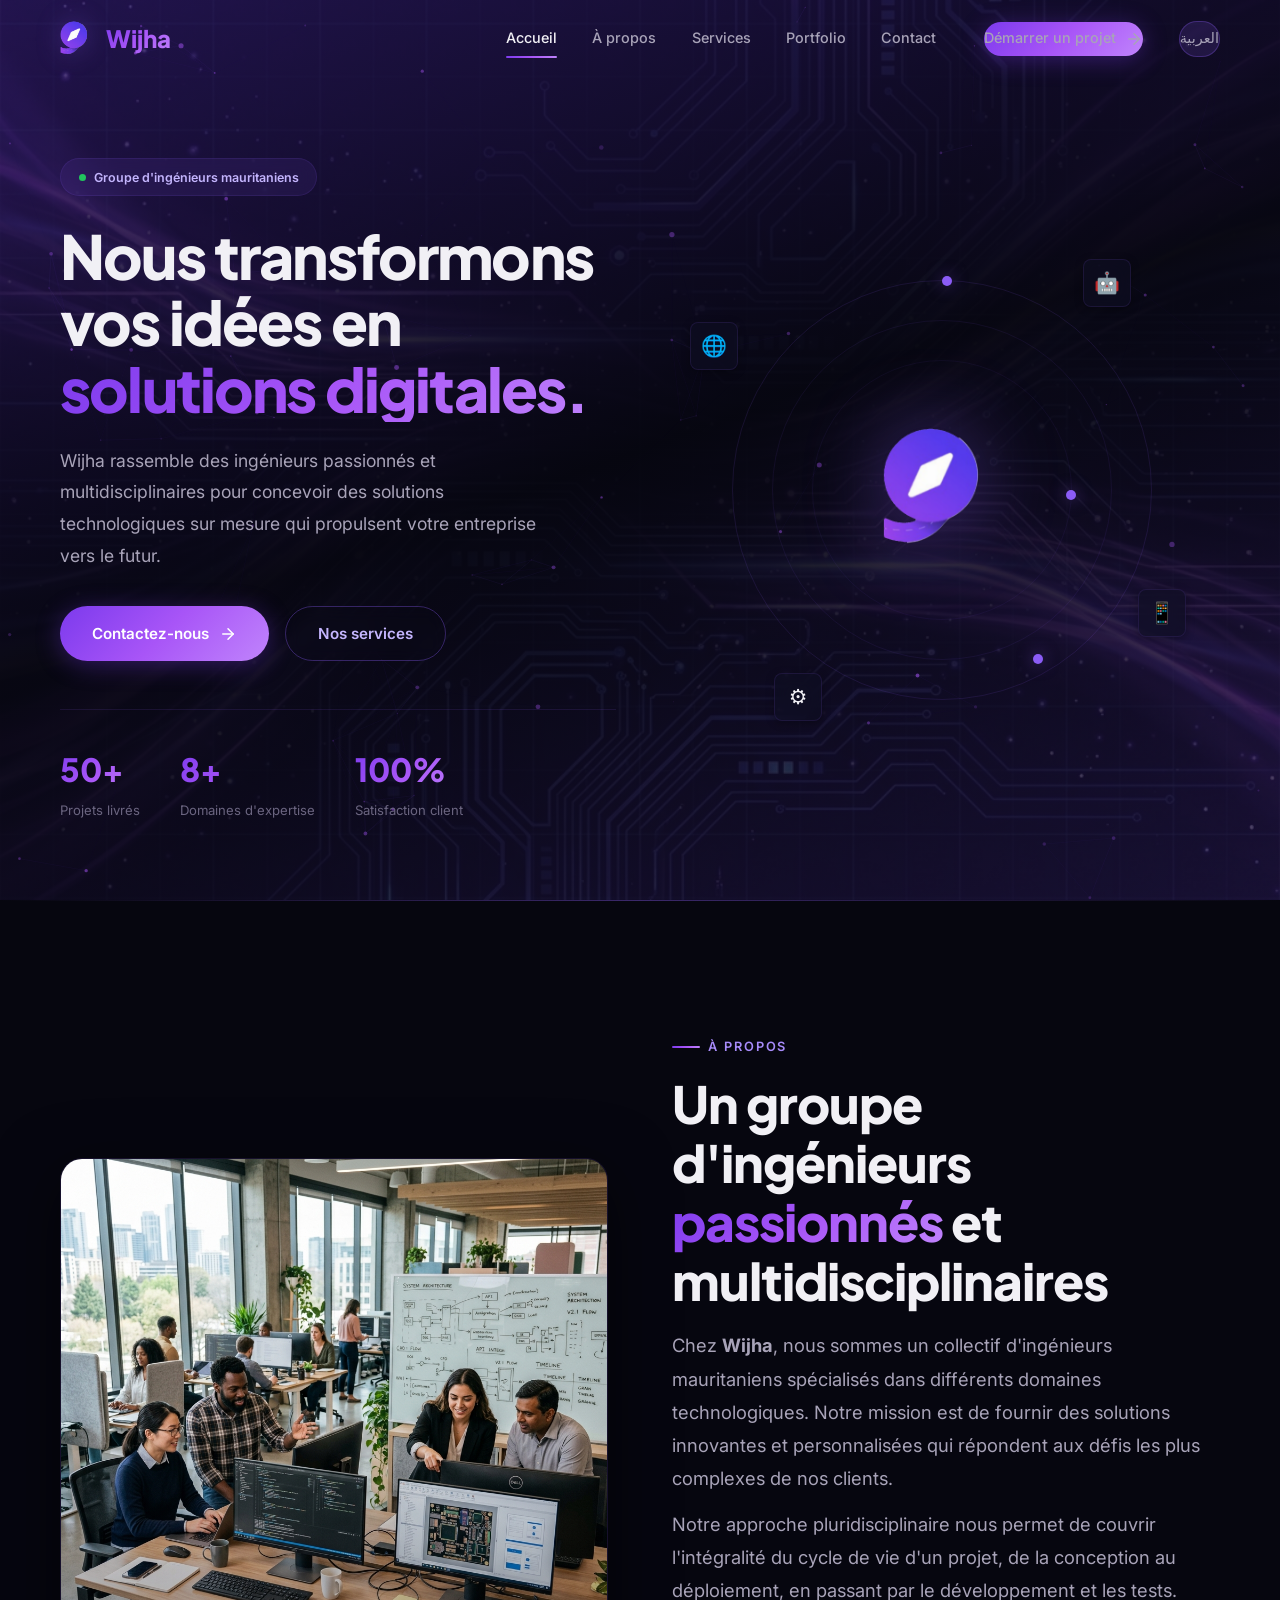
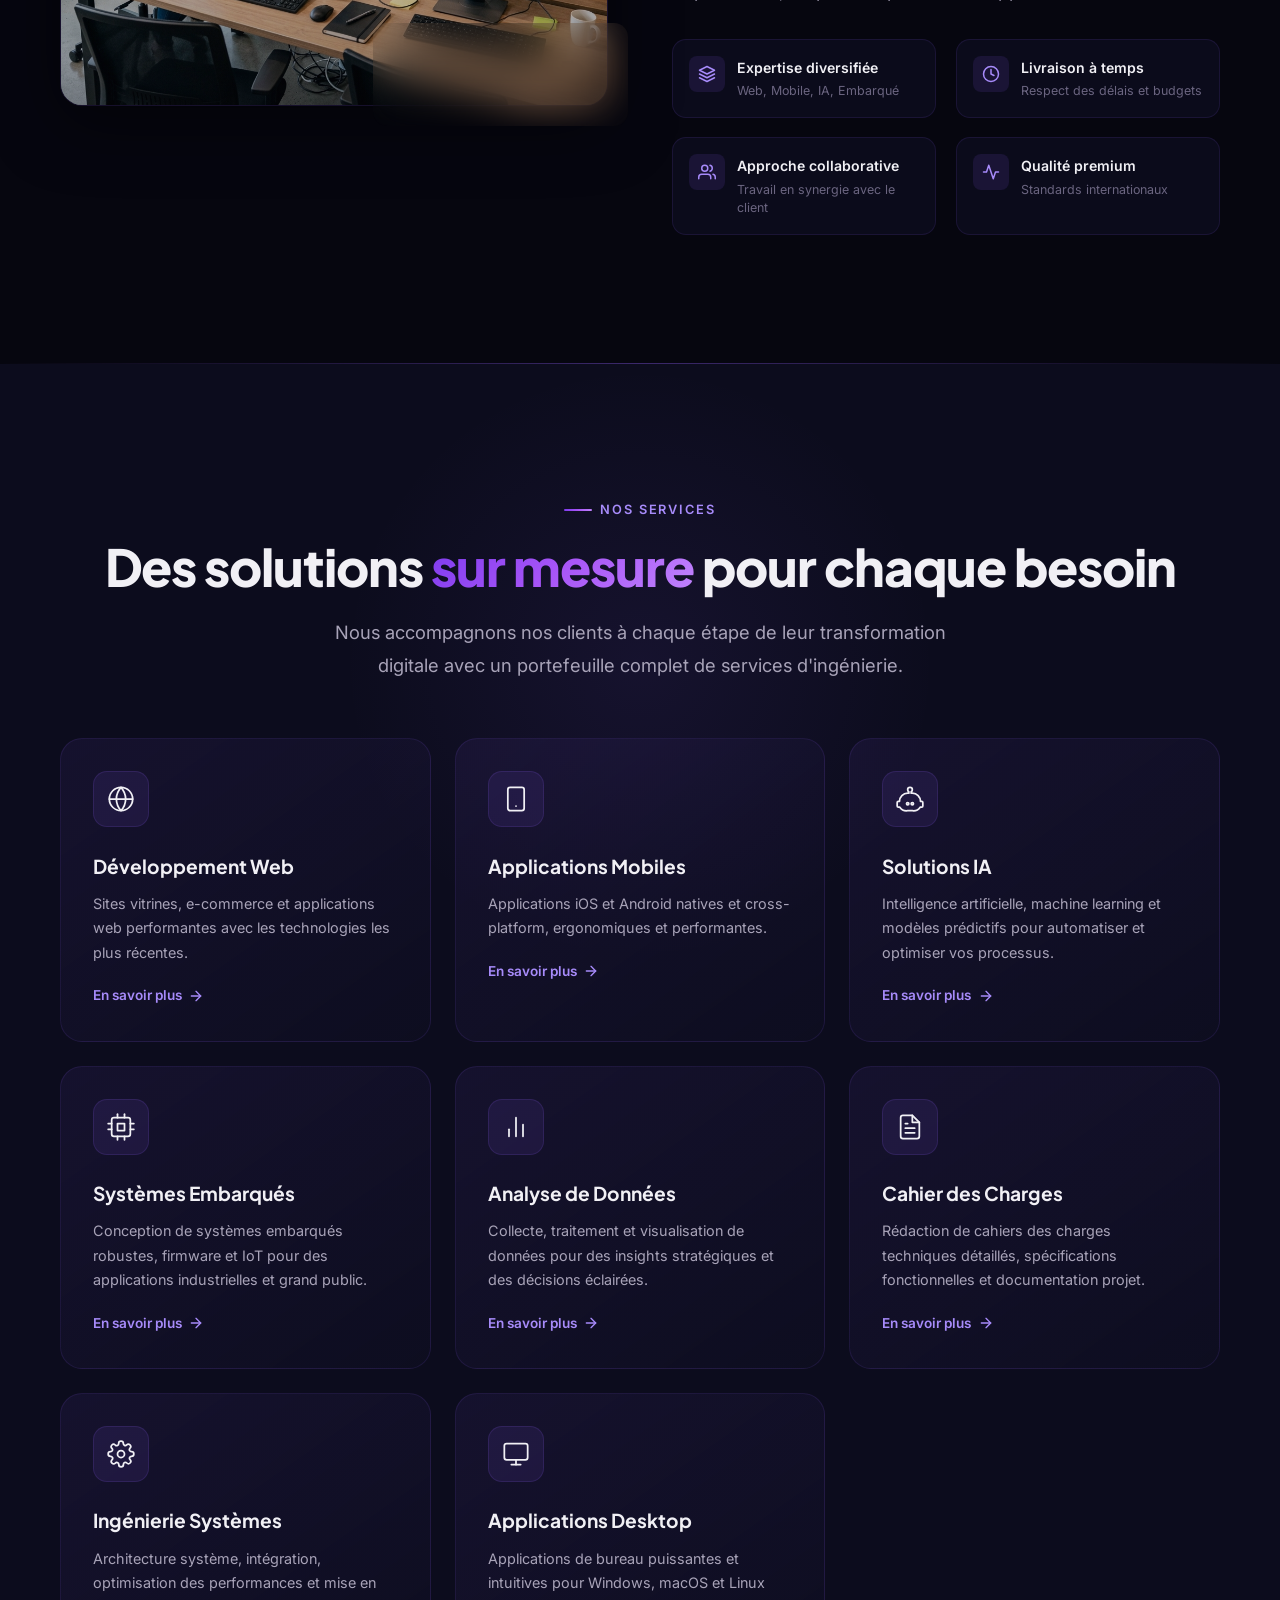
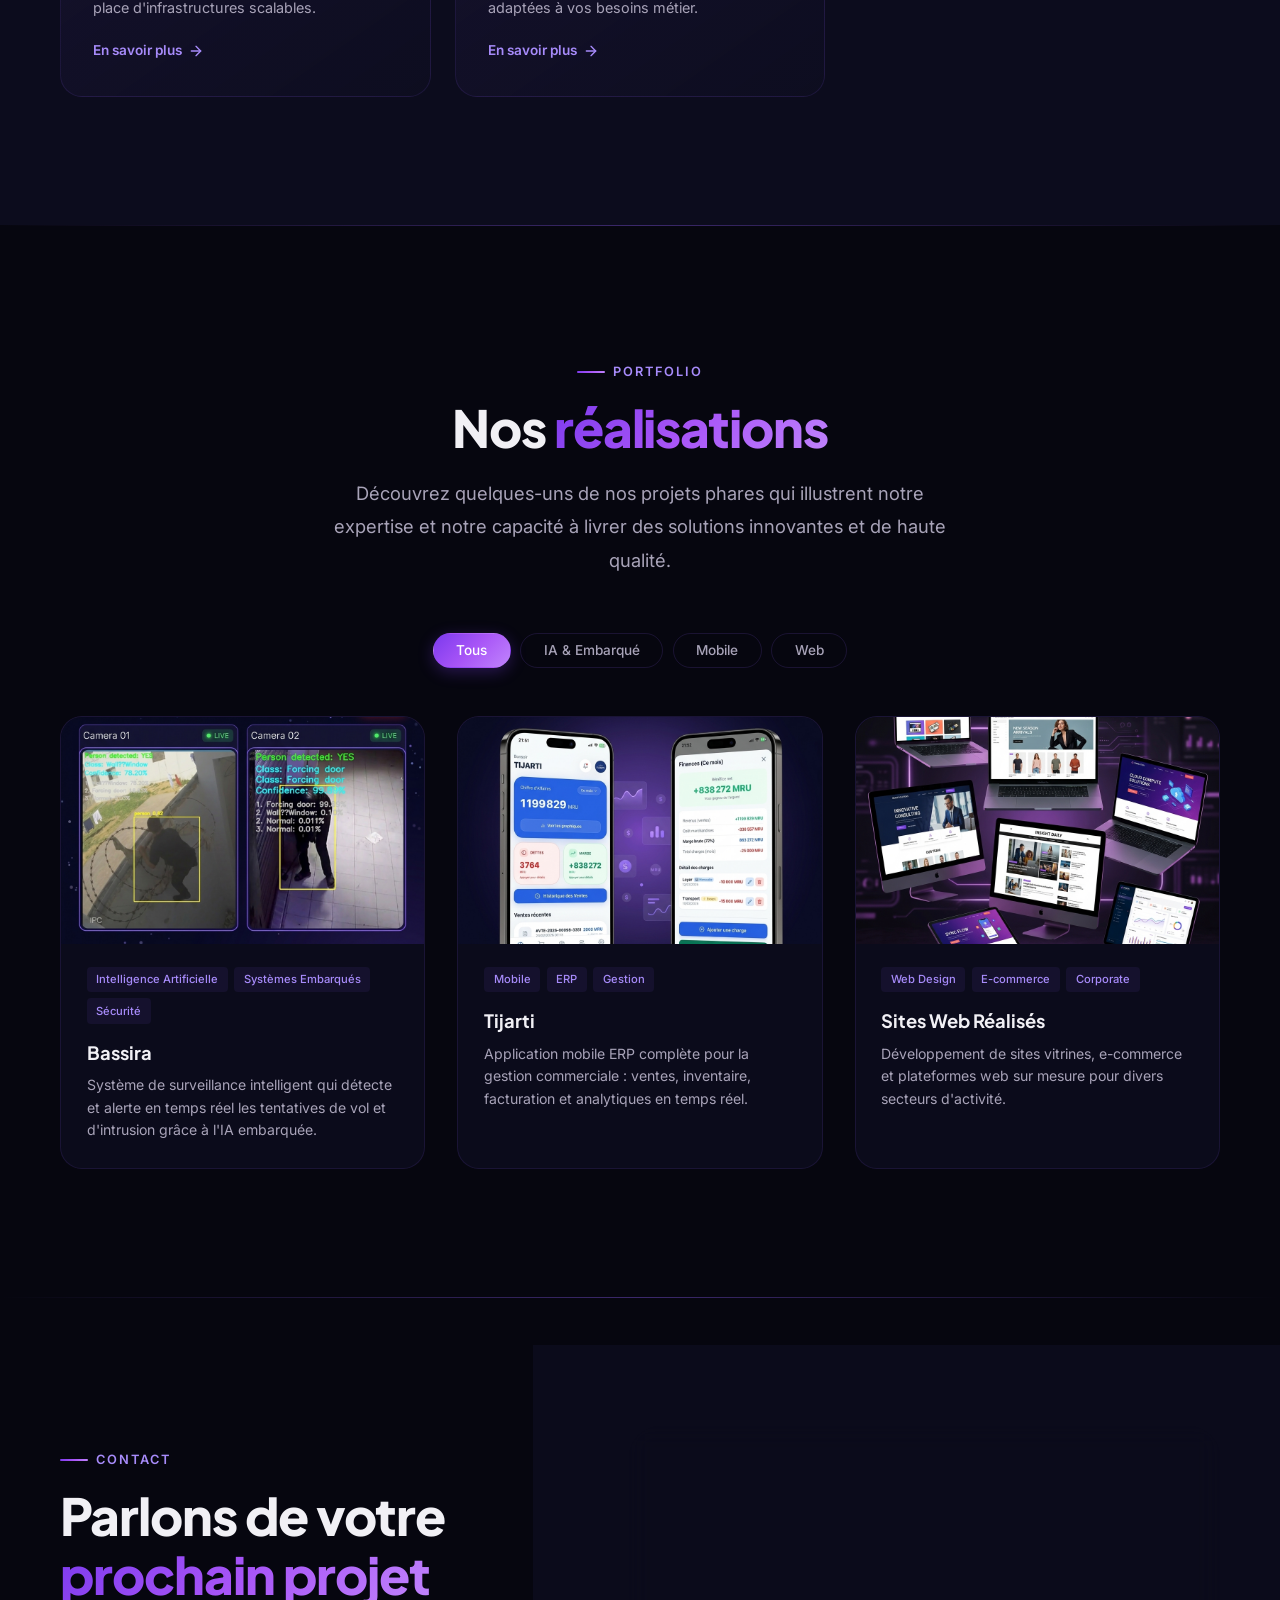
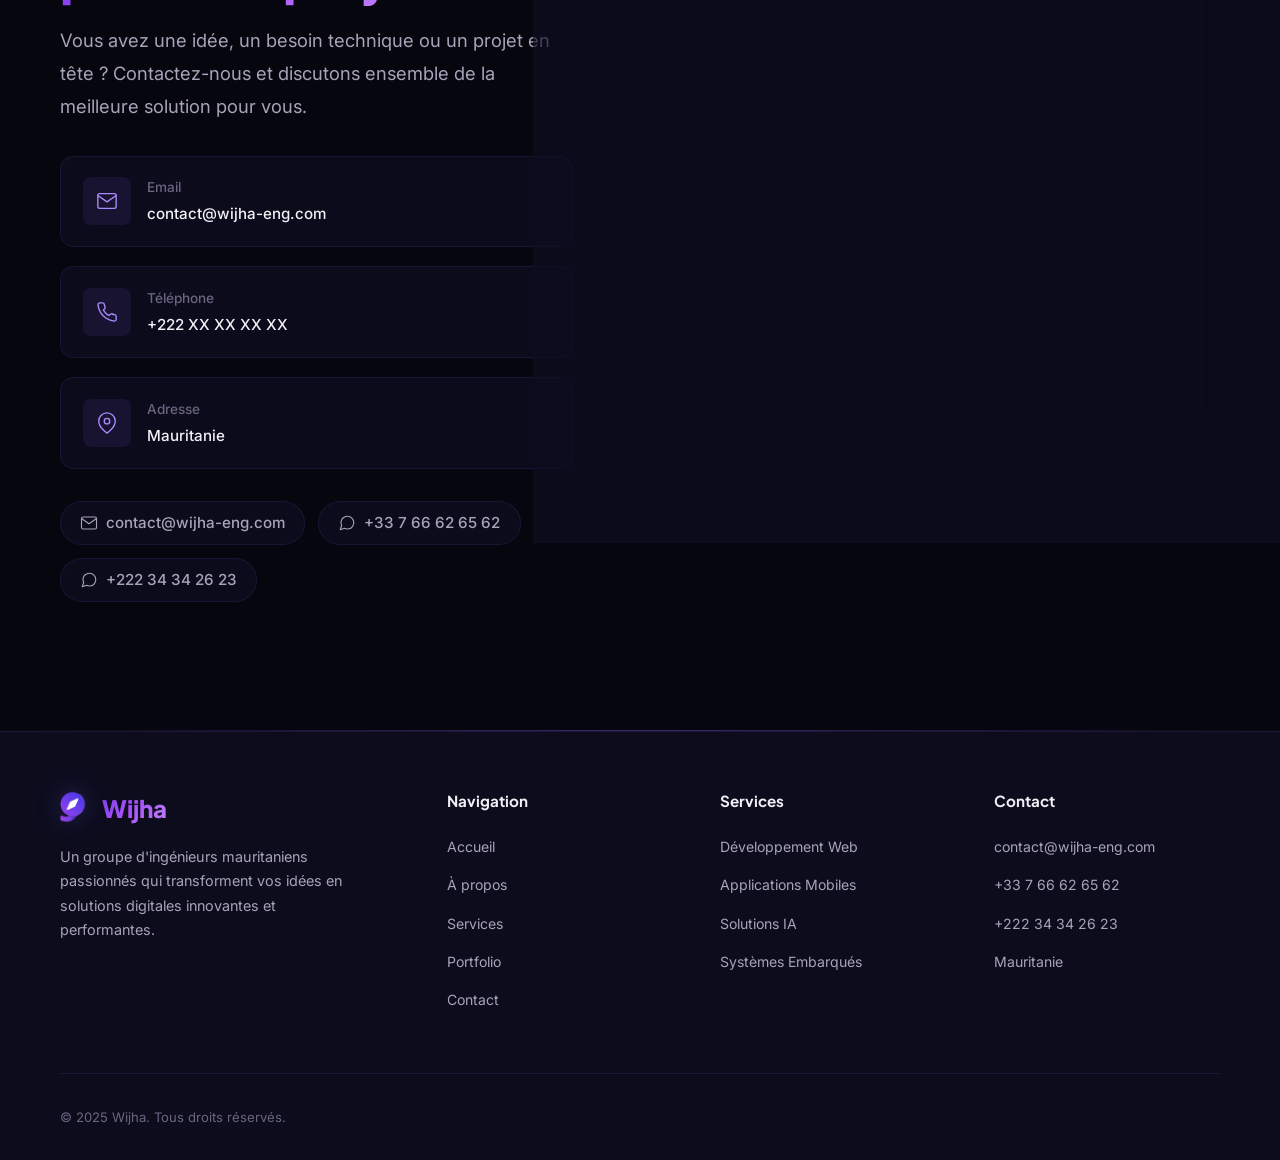
==== commit 6654d660: "Update contact socials, footer numbers, and configure Web3Forms" ====
--- a/index.html
+++ b/index.html
@@ -478,7 +478,7 @@
             </div>
             <div class="cc-content">
               <h4>Email</h4>
-              <p>contact@wijha.com</p>
+              <p>contact@wijha-eng.com</p>
             </div>
           </div>
           <div class="contact-card">
@@ -502,23 +502,29 @@
         </div>
 
         <div class="contact-socials">
-          <a href="#" class="social-link" id="social-linkedin" aria-label="LinkedIn">
-            <svg xmlns="http://www.w3.org/2000/svg" width="20" height="20" viewBox="0 0 24 24" fill="none" stroke="currentColor" stroke-width="1.5" stroke-linecap="round" stroke-linejoin="round"><path d="M16 8a6 6 0 0 1 6 6v7h-4v-7a2 2 0 0 0-2-2 2 2 0 0 0-2 2v7h-4v-7a6 6 0 0 1 6-6z"/><rect x="2" y="9" width="4" height="12"/><circle cx="4" cy="4" r="2"/></svg>
+          <a href="mailto:contact@wijha-eng.com" class="social-link" aria-label="Email">
+            <svg xmlns="http://www.w3.org/2000/svg" width="18" height="18" viewBox="0 0 24 24" fill="none" stroke="currentColor" stroke-width="1.5" stroke-linecap="round" stroke-linejoin="round"><path d="M4 4h16c1.1 0 2 .9 2 2v12c0 1.1-.9 2-2 2H4c-1.1 0-2-.9-2-2V6c0-1.1.9-2 2-2z"/><polyline points="22,6 12,13 2,6"/></svg>
+            contact@wijha-eng.com
           </a>
-          <a href="#" class="social-link" id="social-github" aria-label="GitHub">
-            <svg xmlns="http://www.w3.org/2000/svg" width="20" height="20" viewBox="0 0 24 24" fill="currentColor"><path d="M12 0c-6.626 0-12 5.373-12 12 0 5.302 3.438 9.8 8.207 11.387.599.111.793-.261.793-.577v-2.234c-3.338.726-4.033-1.416-4.033-1.416-.546-1.387-1.333-1.756-1.333-1.756-1.089-.745.083-.729.083-.729 1.205.084 1.839 1.237 1.839 1.237 1.07 1.834 2.807 1.304 3.492.997.107-.775.418-1.305.762-1.604-2.665-.305-5.467-1.334-5.467-5.931 0-1.311.469-2.381 1.236-3.221-.124-.303-.535-1.524.117-3.176 0 0 1.008-.322 3.301 1.23A11.509 11.509 0 0 1 12 5.803c1.02.005 2.047.138 3.006.404 2.291-1.552 3.297-1.23 3.297-1.23.653 1.653.242 2.874.118 3.176.77.84 1.235 1.911 1.235 3.221 0 4.609-2.807 5.624-5.479 5.921.43.372.823 1.102.823 2.222v3.293c0 .319.192.694.801.576C20.566 21.797 24 17.3 24 12c0-6.627-5.373-12-12-12z"/></svg>
+          <a href="https://wa.me/33766626562" class="social-link" aria-label="WhatsApp FR">
+            <svg xmlns="http://www.w3.org/2000/svg" width="18" height="18" viewBox="0 0 24 24" fill="none" stroke="currentColor" stroke-width="1.5" stroke-linecap="round" stroke-linejoin="round"><path d="M21 11.5a8.38 8.38 0 0 1-.9 3.8 8.5 8.5 0 0 1-7.6 4.7 8.38 8.38 0 0 1-3.8-.9L3 21l1.9-5.7a8.38 8.38 0 0 1-.9-3.8 8.5 8.5 0 0 1 4.7-7.6 8.38 8.38 0 0 1 3.8-.9h.5a8.48 8.48 0 0 1 8 8v.5z"/></svg>
+            +33 7 66 62 65 62
           </a>
-          <a href="#" class="social-link" id="social-twitter" aria-label="X / Twitter">
-            <svg xmlns="http://www.w3.org/2000/svg" width="18" height="18" viewBox="0 0 24 24" fill="currentColor"><path d="M18.244 2.25h3.308l-7.227 8.26 8.502 11.24H16.17l-5.214-6.817L4.99 21.75H1.68l7.73-8.835L1.254 2.25H8.08l4.713 6.231zm-1.161 17.52h1.833L7.084 4.126H5.117z"/></svg>
+          <a href="https://wa.me/22234342623" class="social-link" aria-label="WhatsApp MR">
+            <svg xmlns="http://www.w3.org/2000/svg" width="18" height="18" viewBox="0 0 24 24" fill="none" stroke="currentColor" stroke-width="1.5" stroke-linecap="round" stroke-linejoin="round"><path d="M21 11.5a8.38 8.38 0 0 1-.9 3.8 8.5 8.5 0 0 1-7.6 4.7 8.38 8.38 0 0 1-3.8-.9L3 21l1.9-5.7a8.38 8.38 0 0 1-.9-3.8 8.5 8.5 0 0 1 4.7-7.6 8.38 8.38 0 0 1 3.8-.9h.5a8.48 8.48 0 0 1 8 8v.5z"/></svg>
+            +222 34 34 26 23
           </a>
-          <a href="#" class="social-link" id="social-instagram" aria-label="Instagram">
-            <svg xmlns="http://www.w3.org/2000/svg" width="20" height="20" viewBox="0 0 24 24" fill="none" stroke="currentColor" stroke-width="1.5" stroke-linecap="round" stroke-linejoin="round"><rect x="2" y="2" width="20" height="20" rx="5" ry="5"/><path d="M16 11.37A4 4 0 1 1 12.63 8 4 4 0 0 1 16 11.37z"/><line x1="17.5" y1="6.5" x2="17.51" y2="6.5"/></svg>
-          </a>
         </div>
       </div>
 
       <div class="contact-form-wrapper reveal-right">
-        <form class="contact-form" id="contactForm">
+        <form action="https://api.web3forms.com/submit" method="POST" class="contact-form" id="contactForm">
+          <input type="hidden" name="access_key" value="f25e806e-ca97-41f3-bd1a-124f23fe2da2">
+          <input type="hidden" name="subject" value="Nouveau message depuis le site Wijha">
+          <input type="hidden" name="_template" value="table">
+          <input type="hidden" name="_captcha" value="false">
+          <input type="hidden" name="_next" value="">
+          <input type="text" name="_honey" style="display:none">
           <div class="form-row">
             <div class="form-group">
               <label for="firstName">Prénom</label>
@@ -614,8 +620,9 @@
         <div class="footer-col">
           <h4>Contact</h4>
           <ul>
-            <li><a href="mailto:contact@wijha.com">contact@wijha.com</a></li>
-            <li><a href="tel:+222XXXXXXXX">+222 XX XX XX XX</a></li>
+            <li><a href="mailto:contact@wijha-eng.com">contact@wijha-eng.com</a></li>
+            <li><a href="https://wa.me/33766626562">+33 7 66 62 65 62</a></li>
+            <li><a href="https://wa.me/22234342623">+222 34 34 26 23</a></li>
             <li><a href="#">Mauritanie</a></li>
           </ul>
         </div>
@@ -623,10 +630,7 @@
 
       <div class="footer-bottom">
         <p>&copy; 2025 Wijha. Tous droits réservés.</p>
-        <div class="footer-bottom-links">
-          <a href="#">Politique de confidentialité</a>
-          <a href="#">Mentions légales</a>
-        </div>
+
       </div>
     </div>
   </footer>
@@ -639,7 +643,7 @@
   <!-- ========== TOAST ========== -->
   <div class="toast" id="toast">
     <svg xmlns="http://www.w3.org/2000/svg" width="20" height="20" viewBox="0 0 24 24" fill="none" stroke="currentColor" stroke-width="2.5" stroke-linecap="round" stroke-linejoin="round"><path d="M22 11.08V12a10 10 0 1 1-5.93-9.14"/><polyline points="22 4 12 14.01 9 11.01"/></svg>
-    <span>Message envoyé avec succès !</span>
+    <span id="toast-message">Message envoyé avec succès !</span>
   </div>
 
   <script src="script.js"></script>
--- a/styles.css
+++ b/styles.css
@@ -1221,21 +1221,25 @@
 
 .contact-socials {
   display: flex;
+  flex-wrap: wrap;
   gap: .8rem;
   margin-top: 2rem;
 }
 
 .social-link {
-  width: 44px;
+  width: auto;
+  padding: 0 1.2rem;
   height: 44px;
   background: var(--bg-card);
   border: var(--border-subtle);
-  border-radius: var(--radius-sm);
-  display: flex;
-  align-items: center;
+  border-radius: 60px;
+  display: flex;
+  align-items: center;
+  gap: 0.5rem;
   justify-content: center;
   color: var(--text-secondary);
-  font-size: 1.1rem;
+  font-size: 0.95rem;
+  font-weight: 500;
   transition: all .35s var(--ease-out);
 }
 
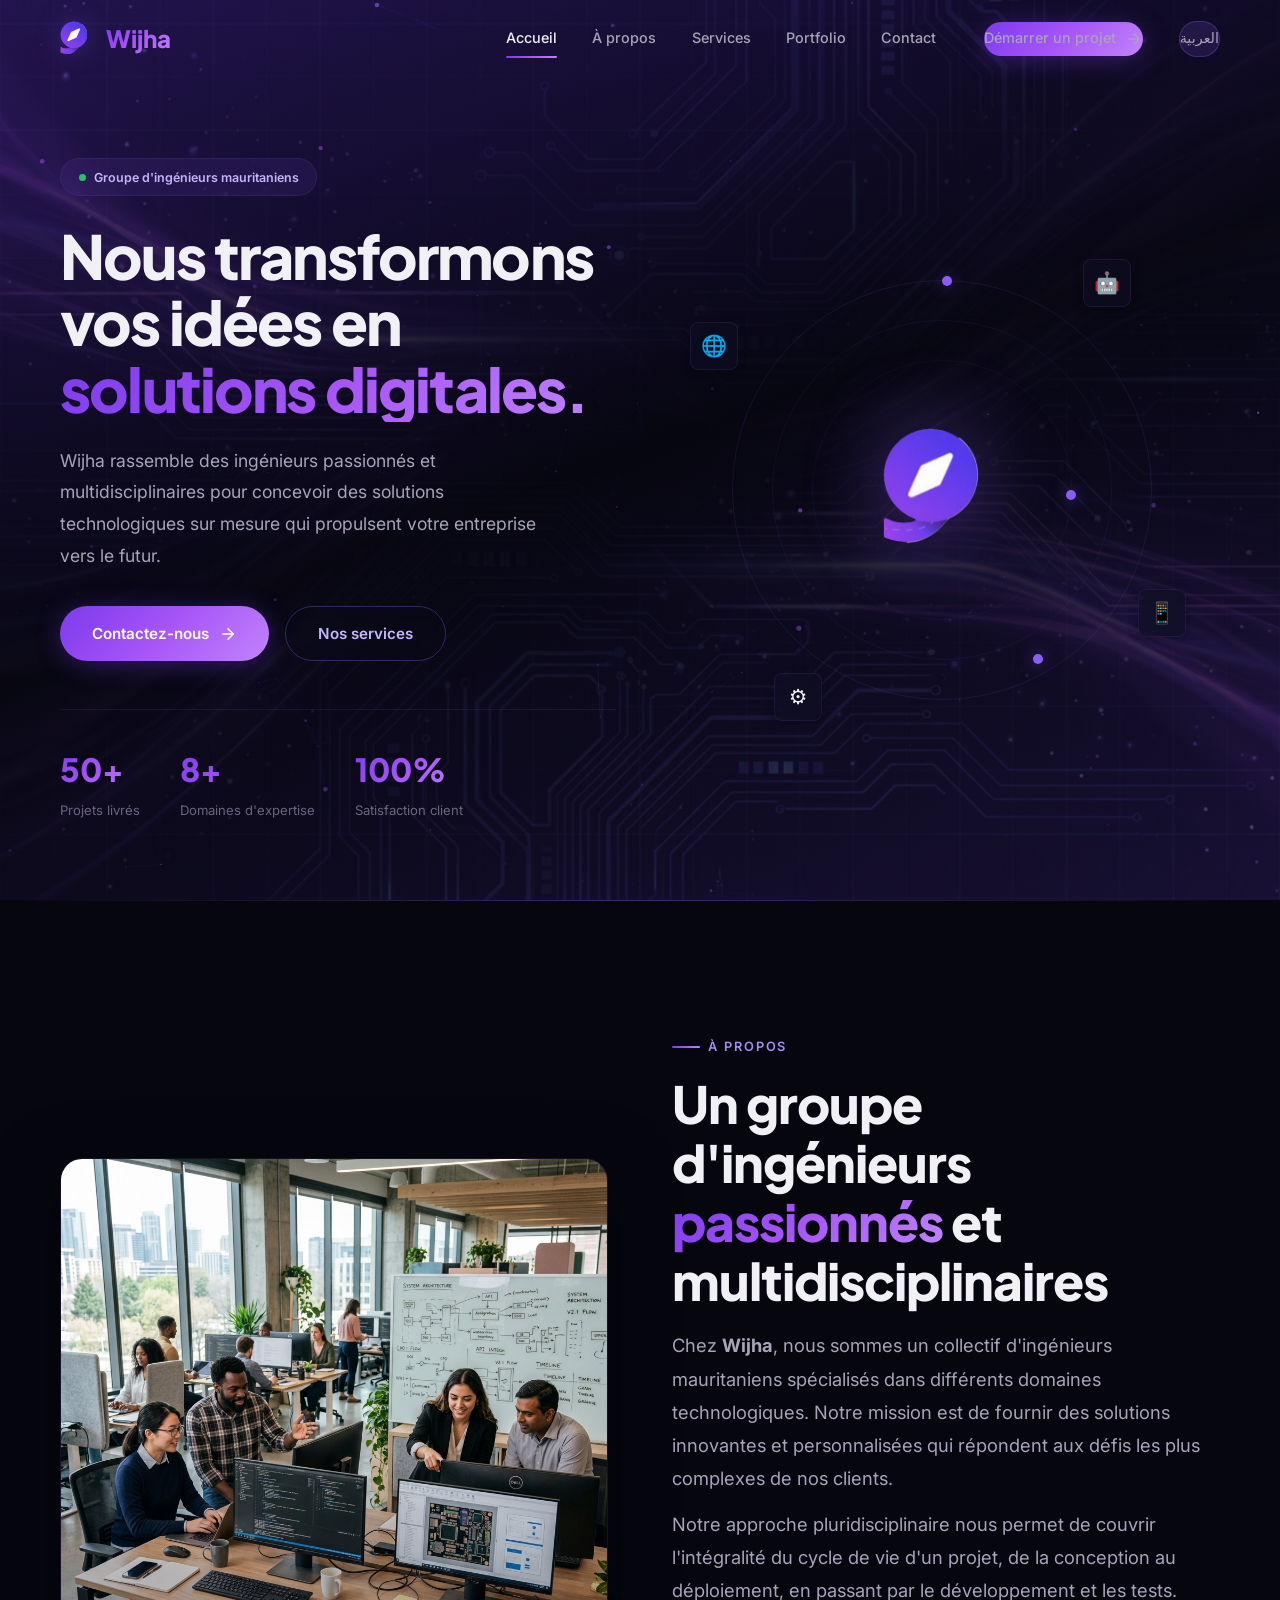
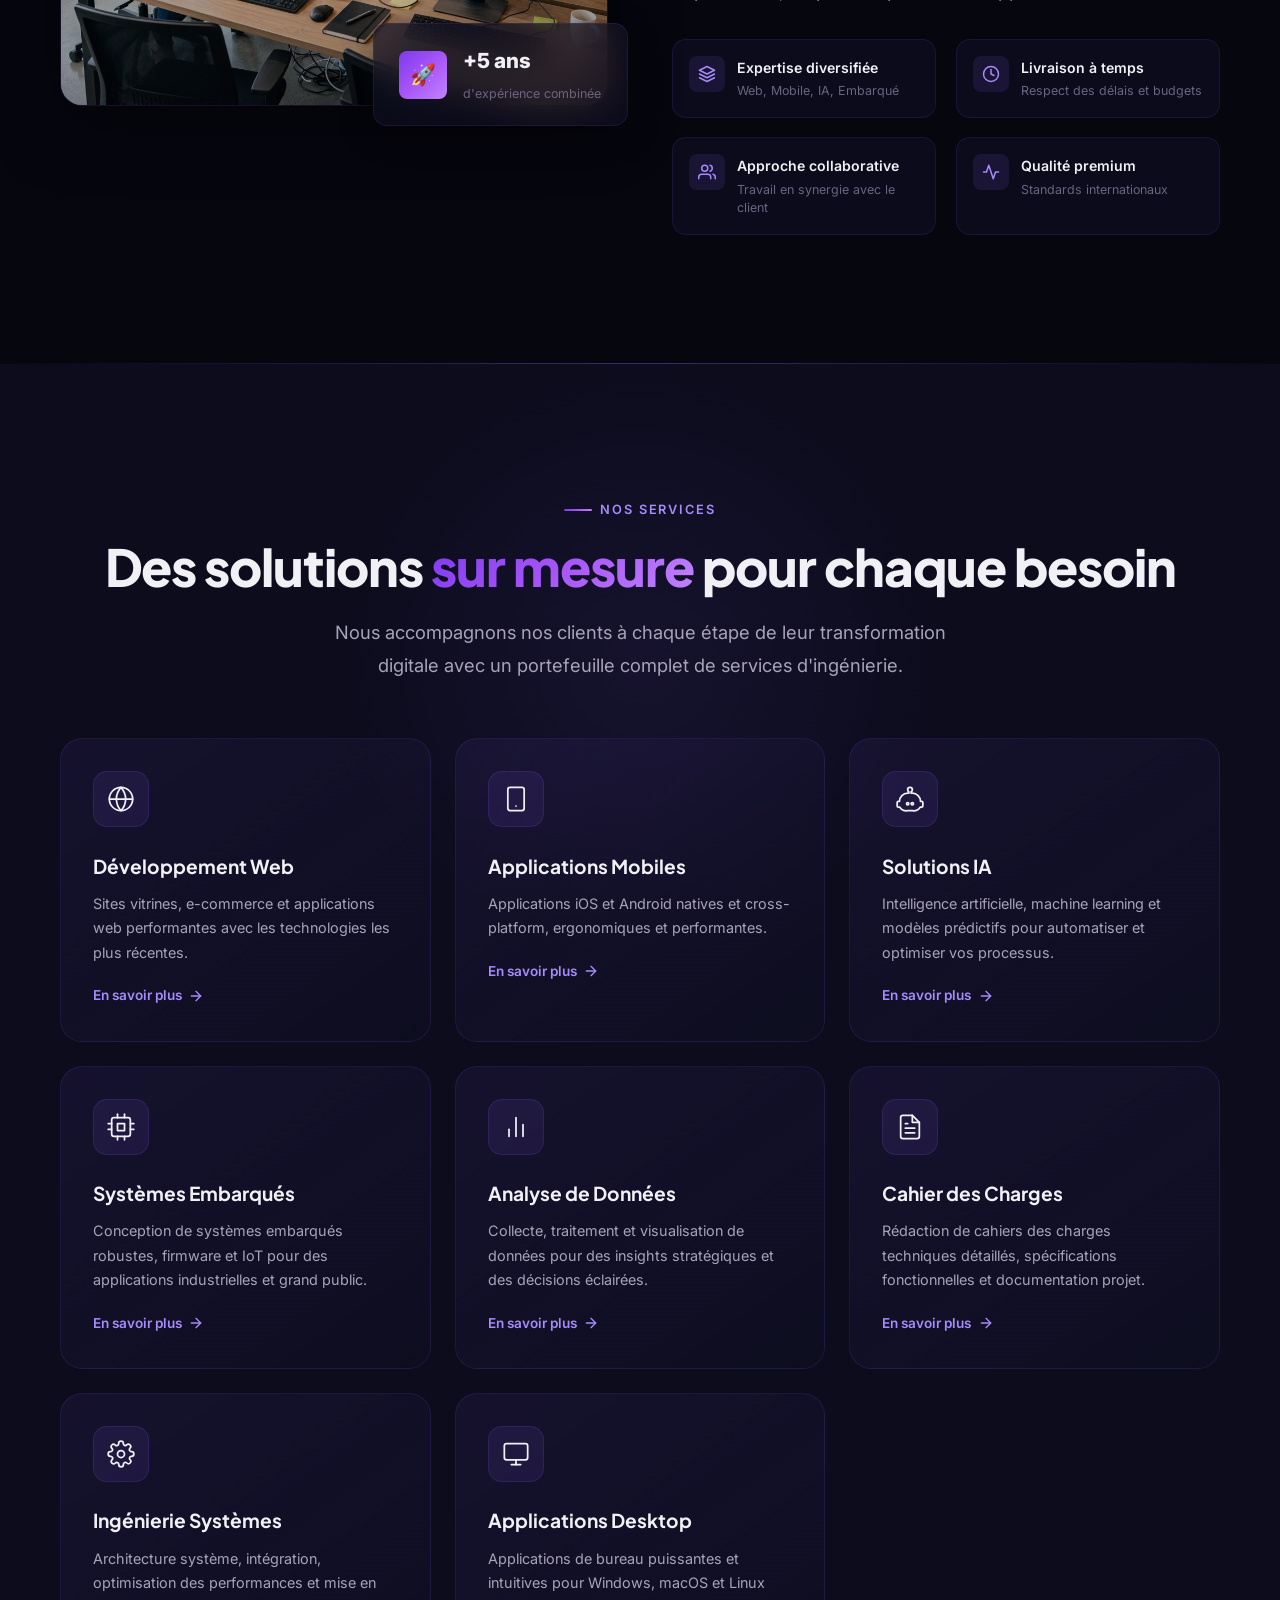
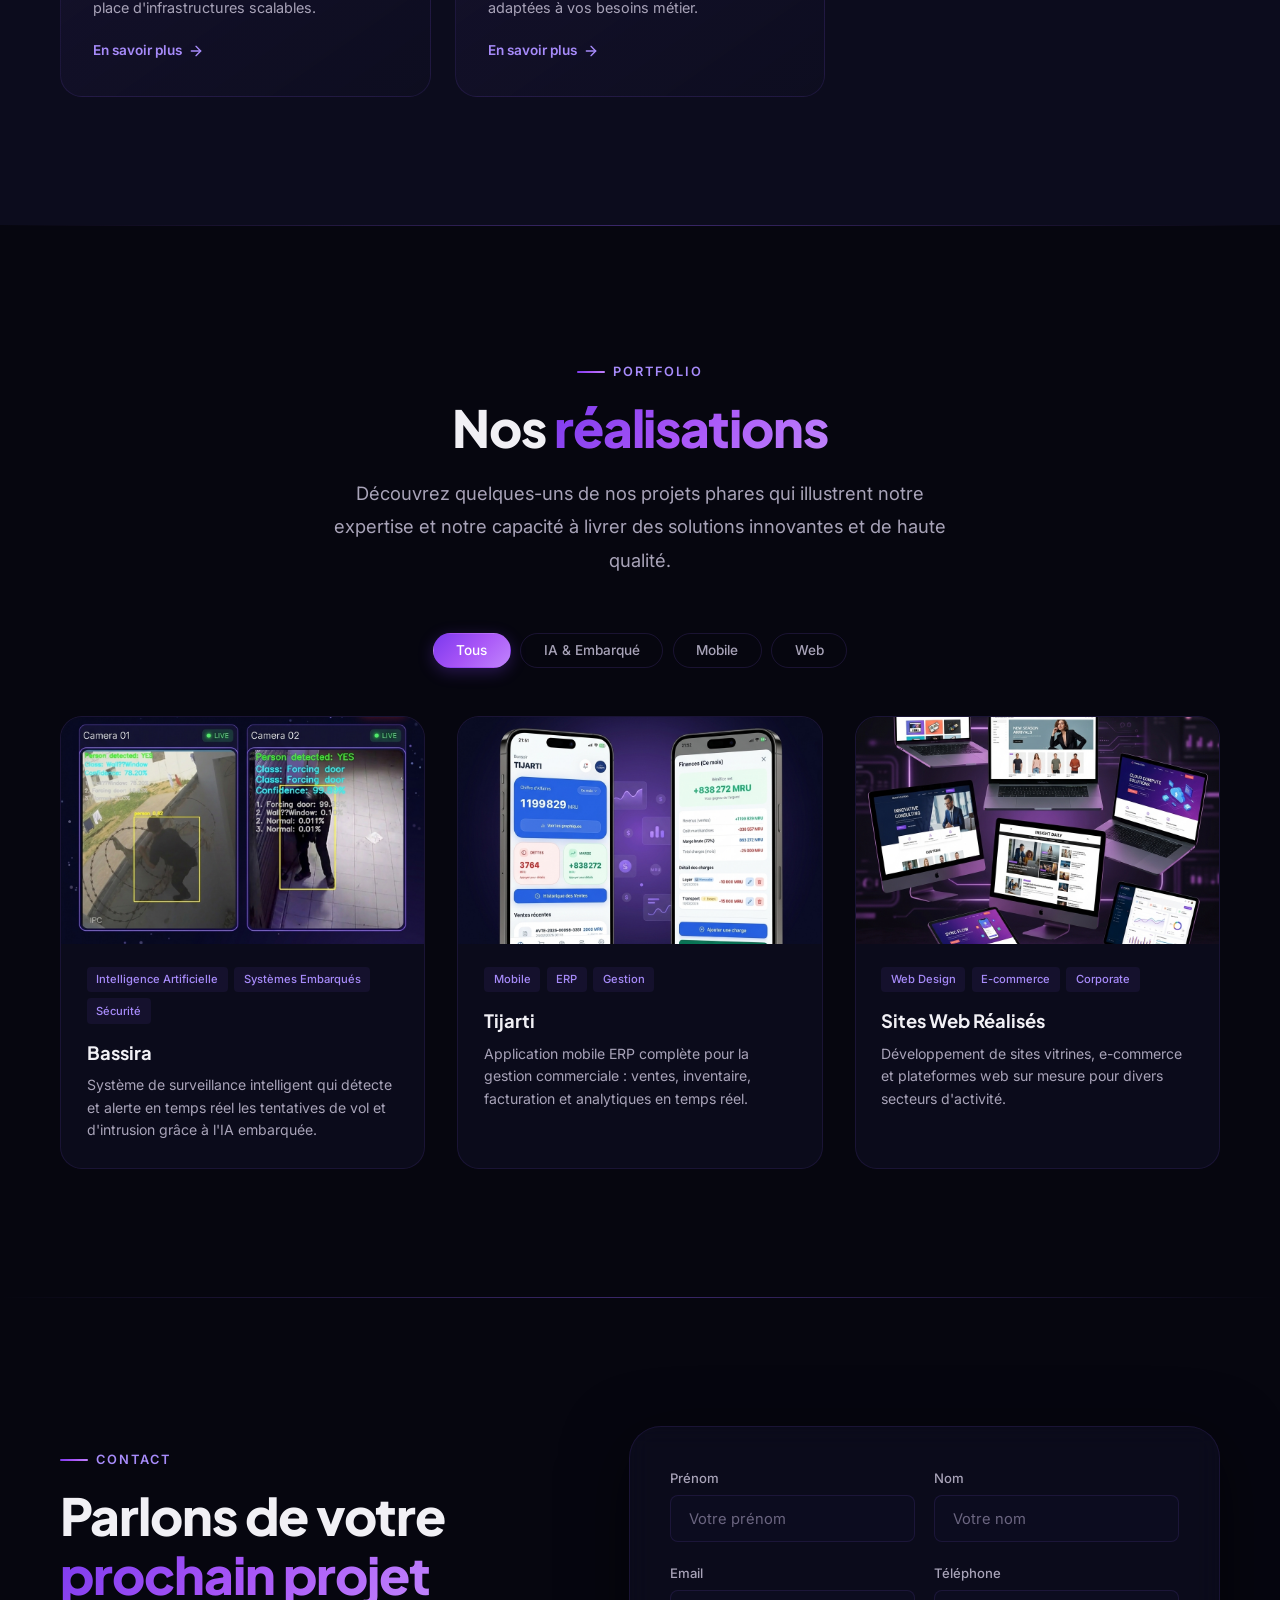
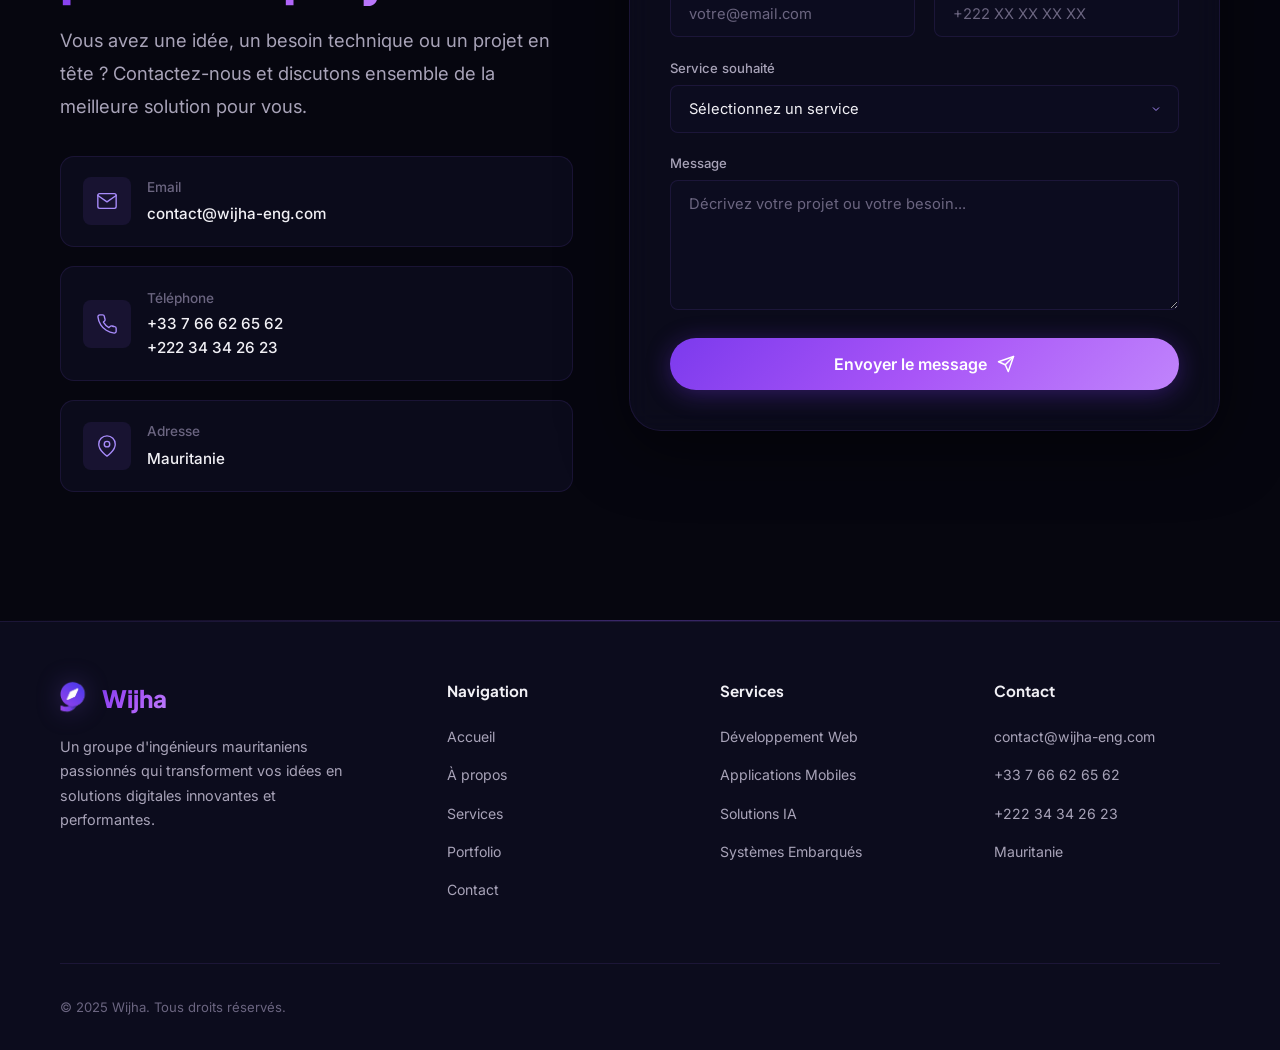
==== commit 8e3aa53e: "Clean up contact section to remove duplication" ====
--- a/index.html
+++ b/index.html
@@ -487,7 +487,7 @@
             </div>
             <div class="cc-content">
               <h4>Téléphone</h4>
-              <p>+222 XX XX XX XX</p>
+              <p style="line-height: 1.6;"><a href="https://wa.me/33766626562" style="color: inherit; text-decoration: none;">+33 7 66 62 65 62</a><br><a href="https://wa.me/22234342623" style="color: inherit; text-decoration: none;">+222 34 34 26 23</a></p>
             </div>
           </div>
           <div class="contact-card">
@@ -501,20 +501,7 @@
           </div>
         </div>
 
-        <div class="contact-socials">
-          <a href="mailto:contact@wijha-eng.com" class="social-link" aria-label="Email">
-            <svg xmlns="http://www.w3.org/2000/svg" width="18" height="18" viewBox="0 0 24 24" fill="none" stroke="currentColor" stroke-width="1.5" stroke-linecap="round" stroke-linejoin="round"><path d="M4 4h16c1.1 0 2 .9 2 2v12c0 1.1-.9 2-2 2H4c-1.1 0-2-.9-2-2V6c0-1.1.9-2 2-2z"/><polyline points="22,6 12,13 2,6"/></svg>
-            contact@wijha-eng.com
-          </a>
-          <a href="https://wa.me/33766626562" class="social-link" aria-label="WhatsApp FR">
-            <svg xmlns="http://www.w3.org/2000/svg" width="18" height="18" viewBox="0 0 24 24" fill="none" stroke="currentColor" stroke-width="1.5" stroke-linecap="round" stroke-linejoin="round"><path d="M21 11.5a8.38 8.38 0 0 1-.9 3.8 8.5 8.5 0 0 1-7.6 4.7 8.38 8.38 0 0 1-3.8-.9L3 21l1.9-5.7a8.38 8.38 0 0 1-.9-3.8 8.5 8.5 0 0 1 4.7-7.6 8.38 8.38 0 0 1 3.8-.9h.5a8.48 8.48 0 0 1 8 8v.5z"/></svg>
-            +33 7 66 62 65 62
-          </a>
-          <a href="https://wa.me/22234342623" class="social-link" aria-label="WhatsApp MR">
-            <svg xmlns="http://www.w3.org/2000/svg" width="18" height="18" viewBox="0 0 24 24" fill="none" stroke="currentColor" stroke-width="1.5" stroke-linecap="round" stroke-linejoin="round"><path d="M21 11.5a8.38 8.38 0 0 1-.9 3.8 8.5 8.5 0 0 1-7.6 4.7 8.38 8.38 0 0 1-3.8-.9L3 21l1.9-5.7a8.38 8.38 0 0 1-.9-3.8 8.5 8.5 0 0 1 4.7-7.6 8.38 8.38 0 0 1 3.8-.9h.5a8.48 8.48 0 0 1 8 8v.5z"/></svg>
-            +222 34 34 26 23
-          </a>
-        </div>
+
       </div>
 
       <div class="contact-form-wrapper reveal-right">
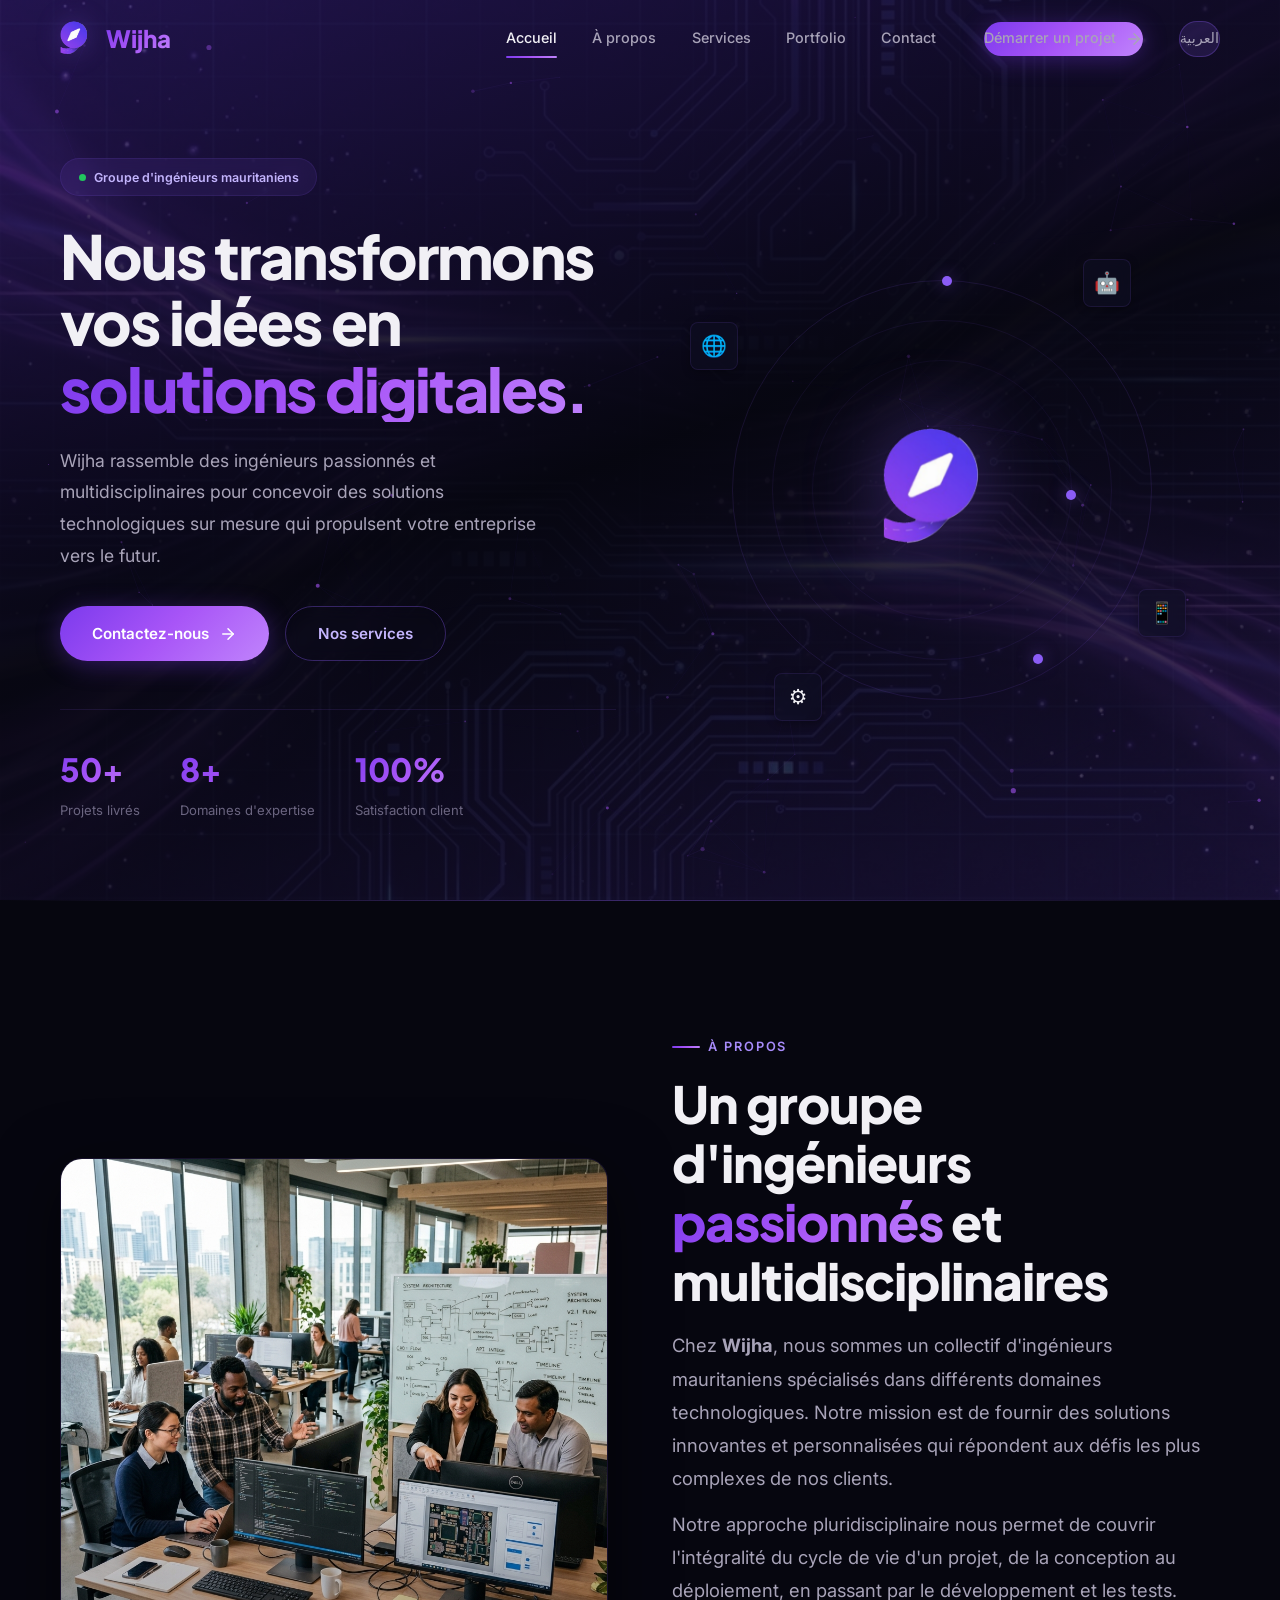
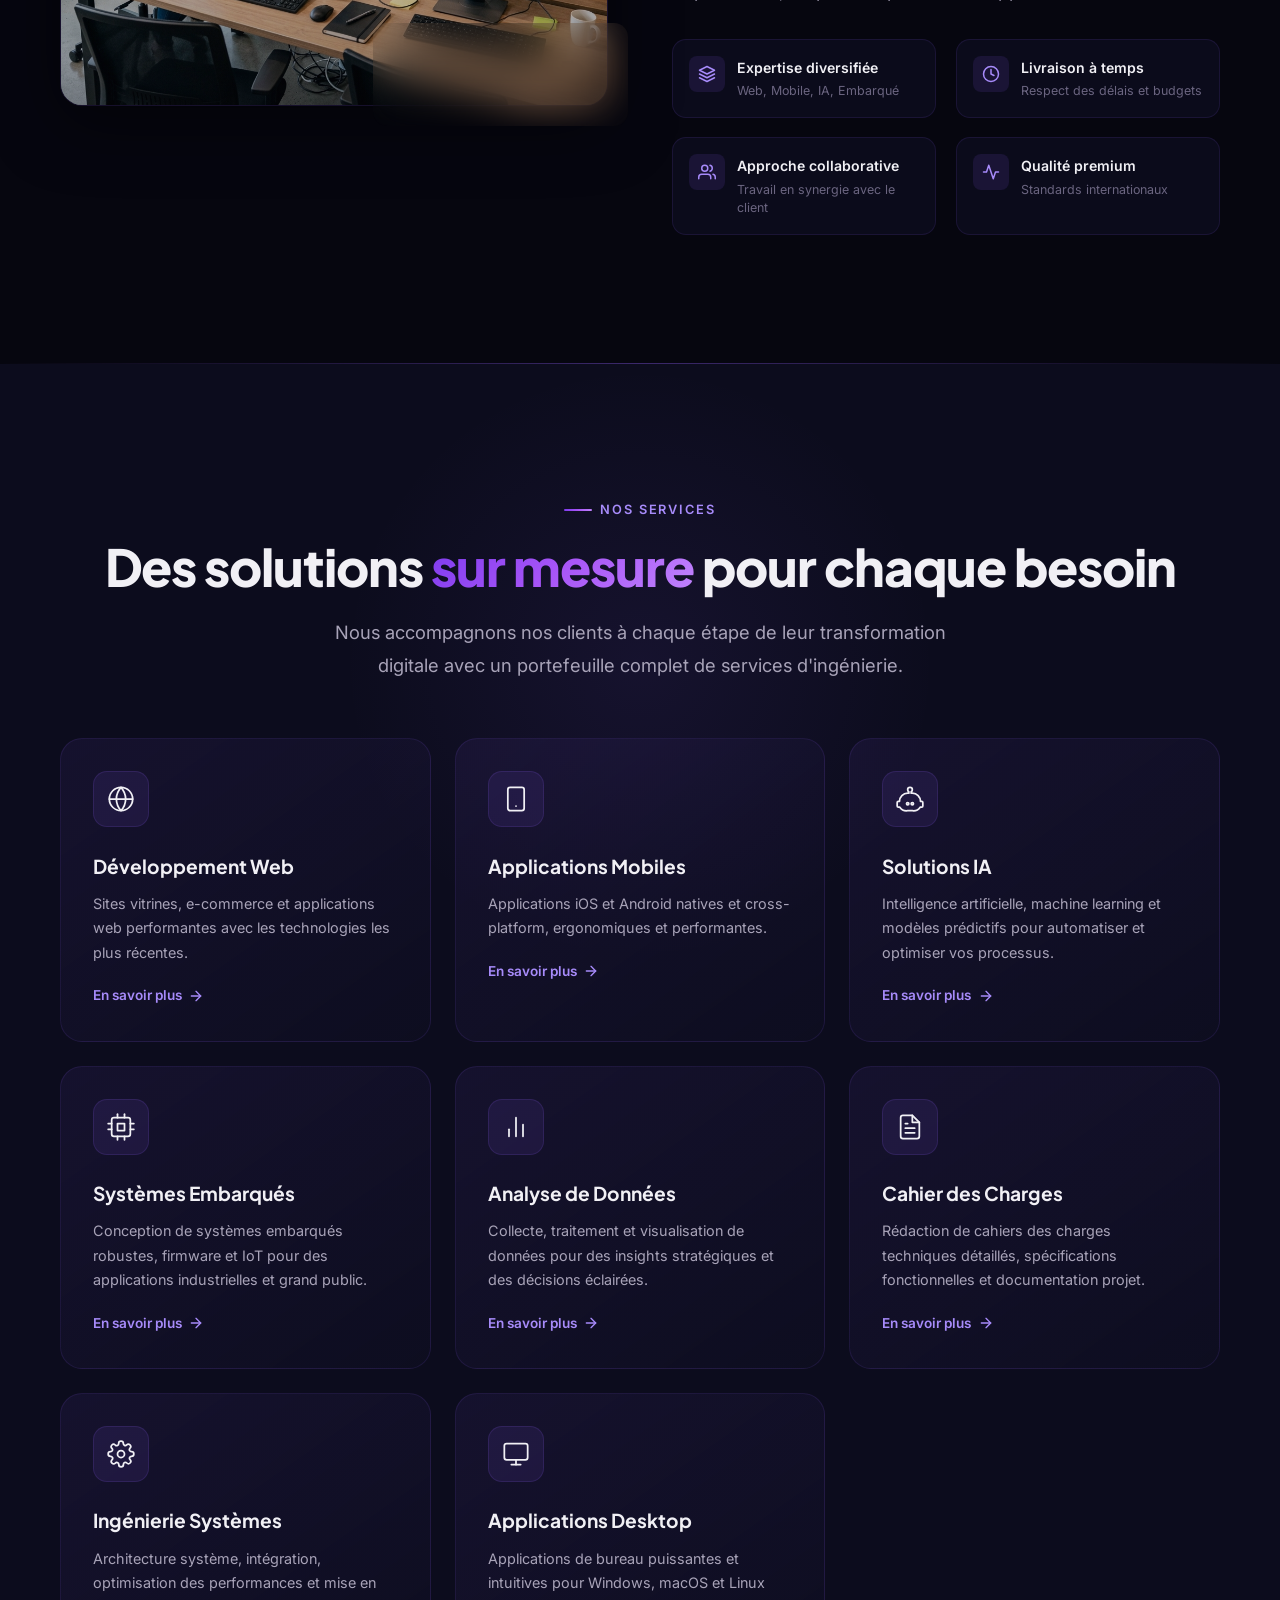
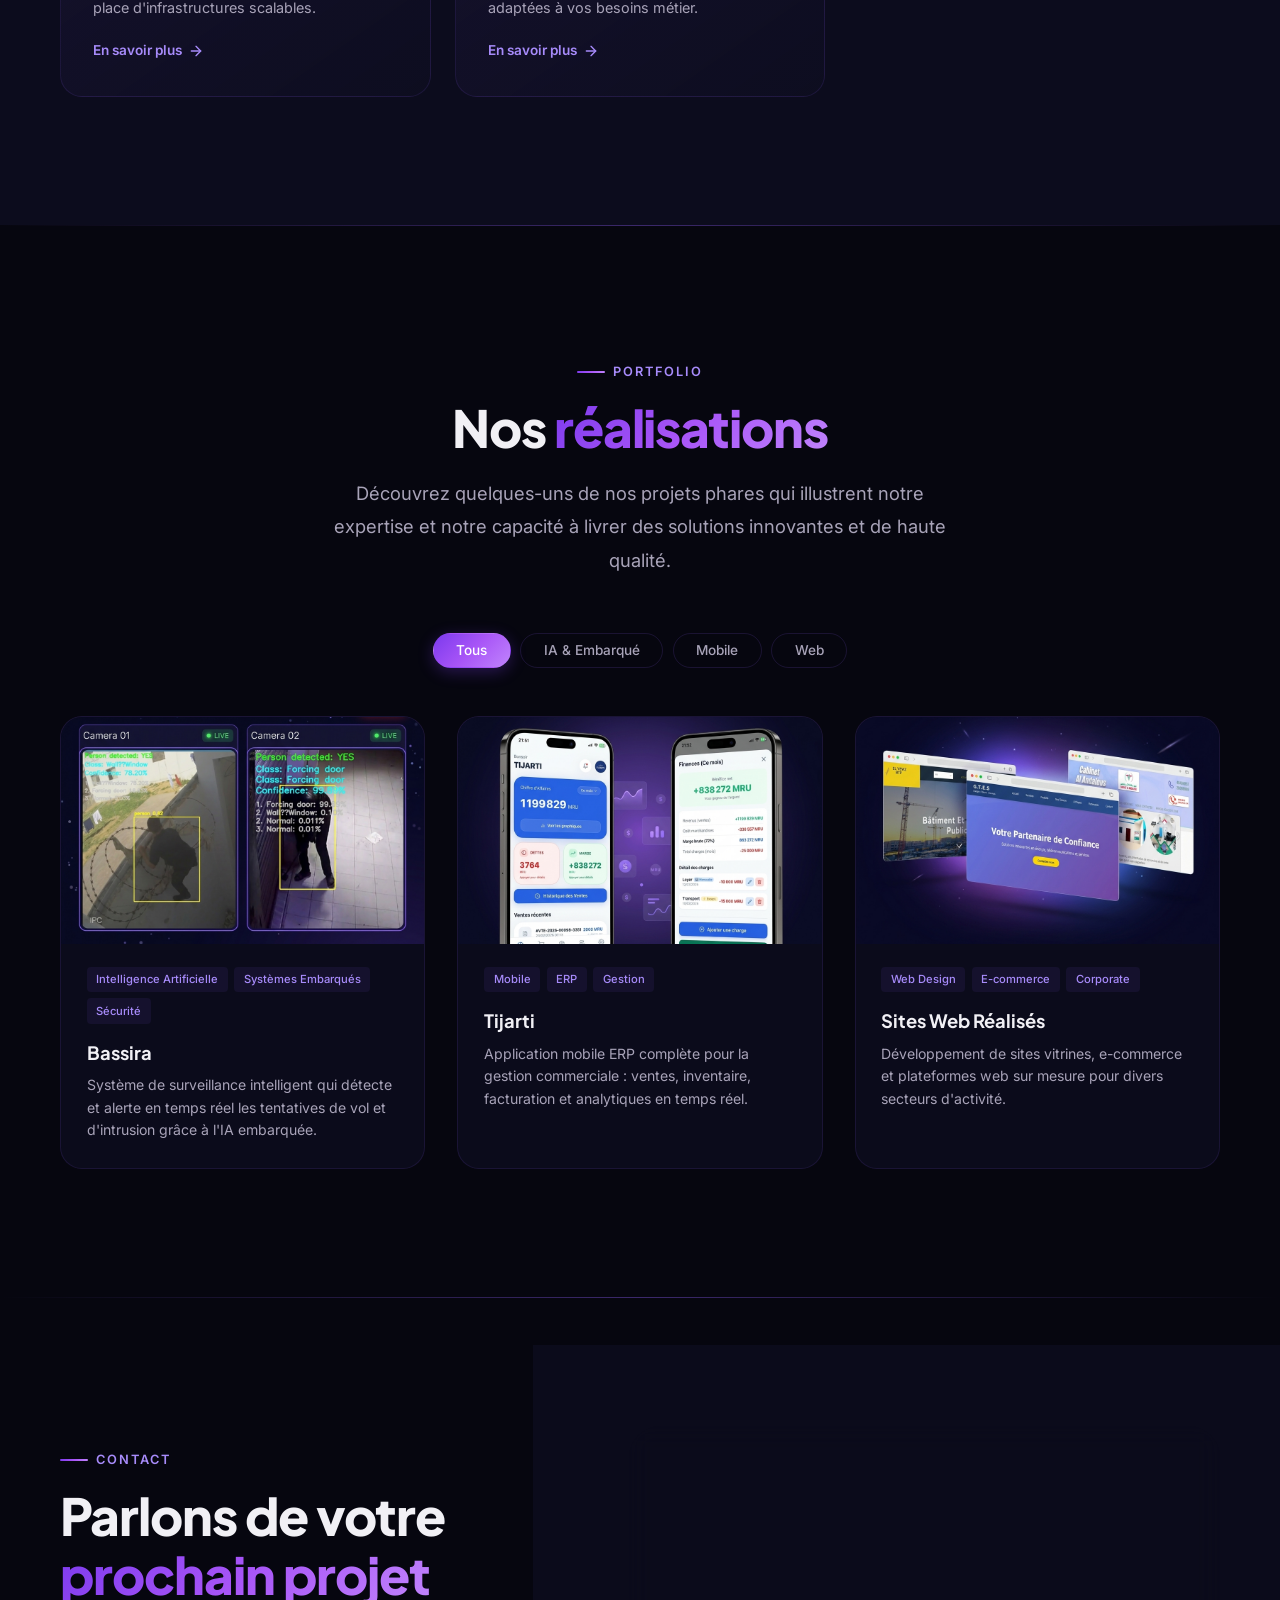
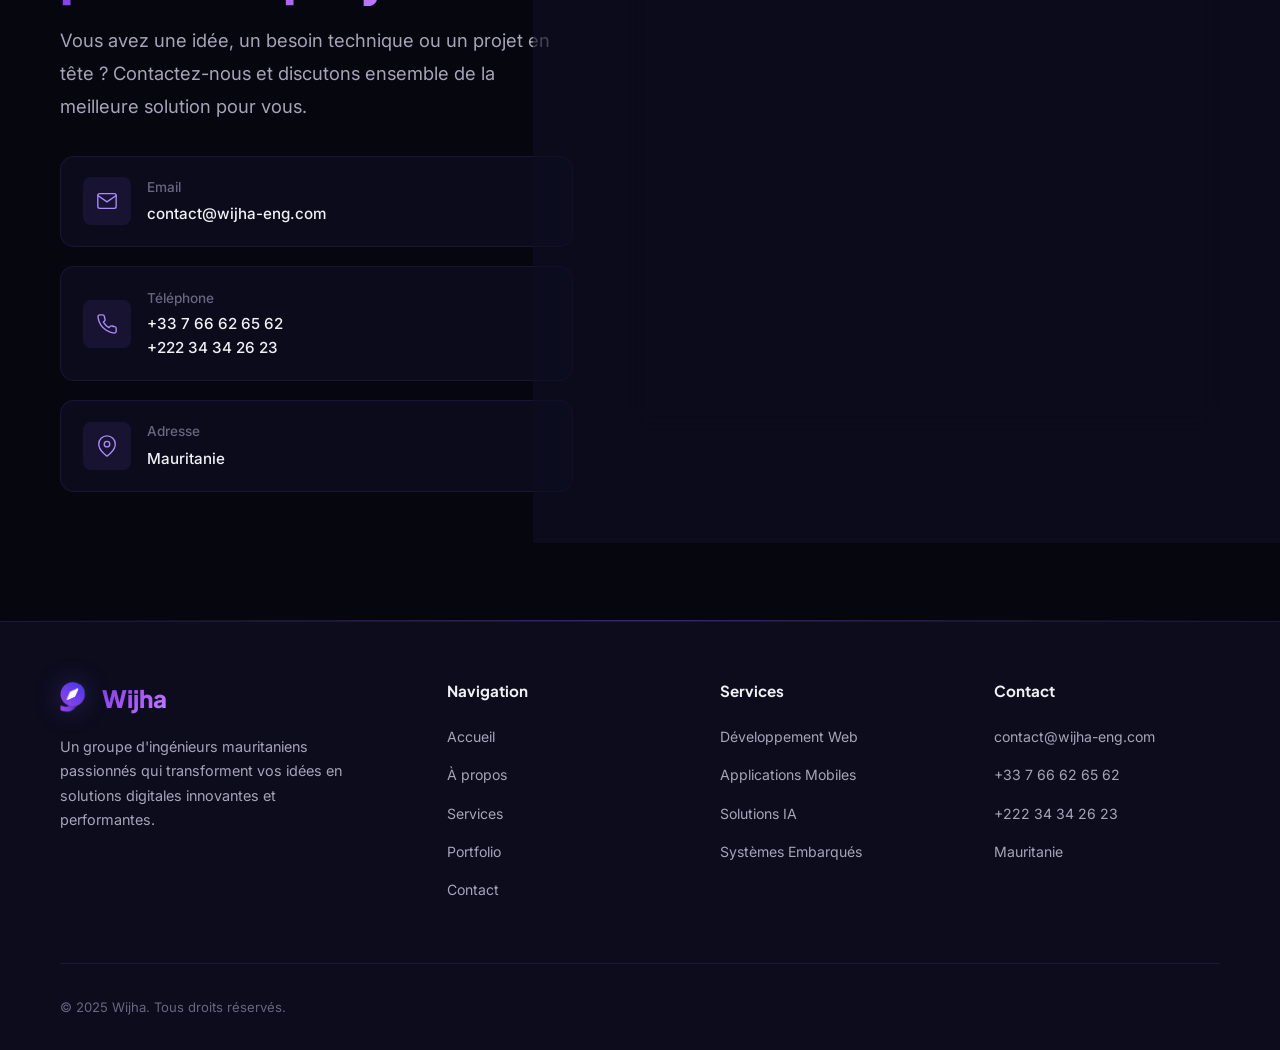
==== commit 87febf50: "Update websites portfolio image with real client projects" ====
--- a/index.html
+++ b/index.html
@@ -400,7 +400,7 @@
         <!-- Project 3 — Sites Web -->
         <div class="portfolio-card reveal reveal-delay-3" data-category="web" id="project-websites">
           <div class="portfolio-image">
-            <img src="assets/websites.png" alt="Sites web réalisés par Wijha" />
+            <img src="assets/websites.png?v=2" alt="Sites web réalisés par Wijha" />
             <div class="portfolio-overlay">
               <div class="portfolio-overlay-content">
                 <span class="portfolio-category-badge">Développement Web</span>
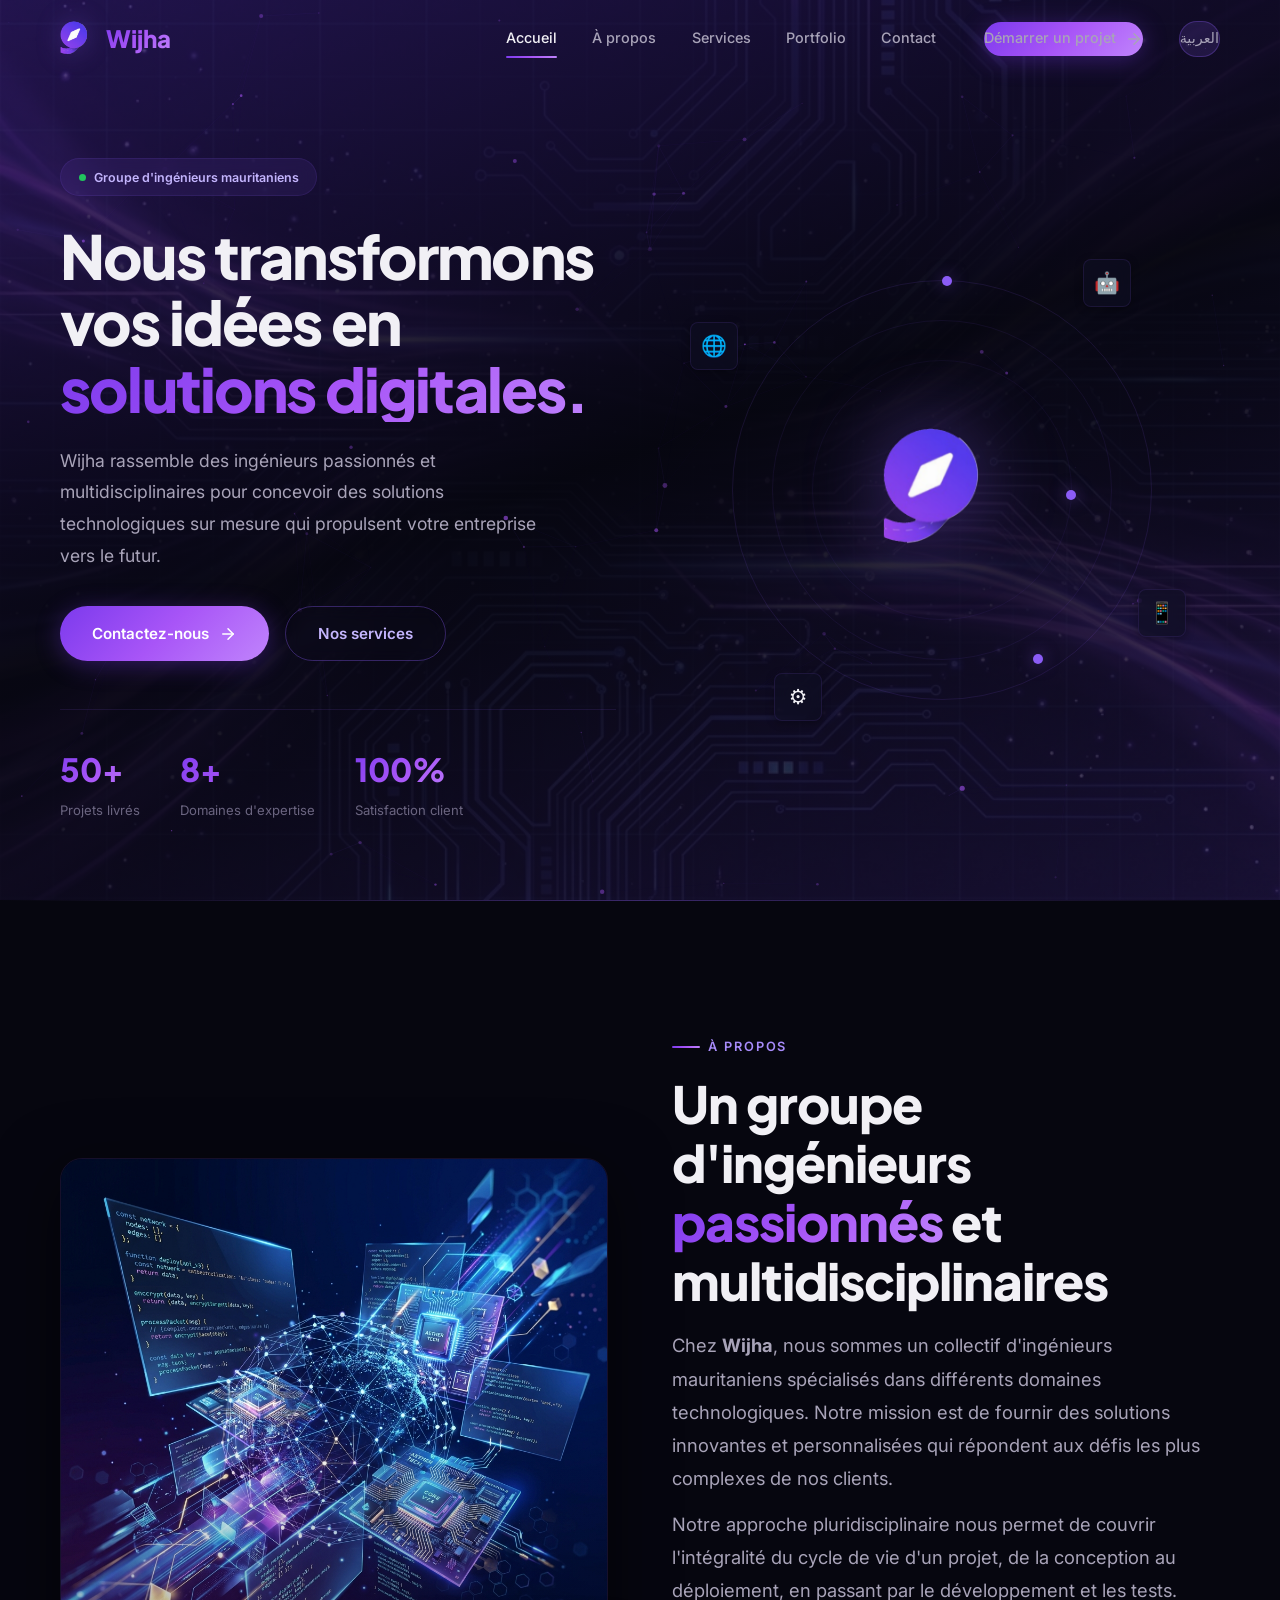
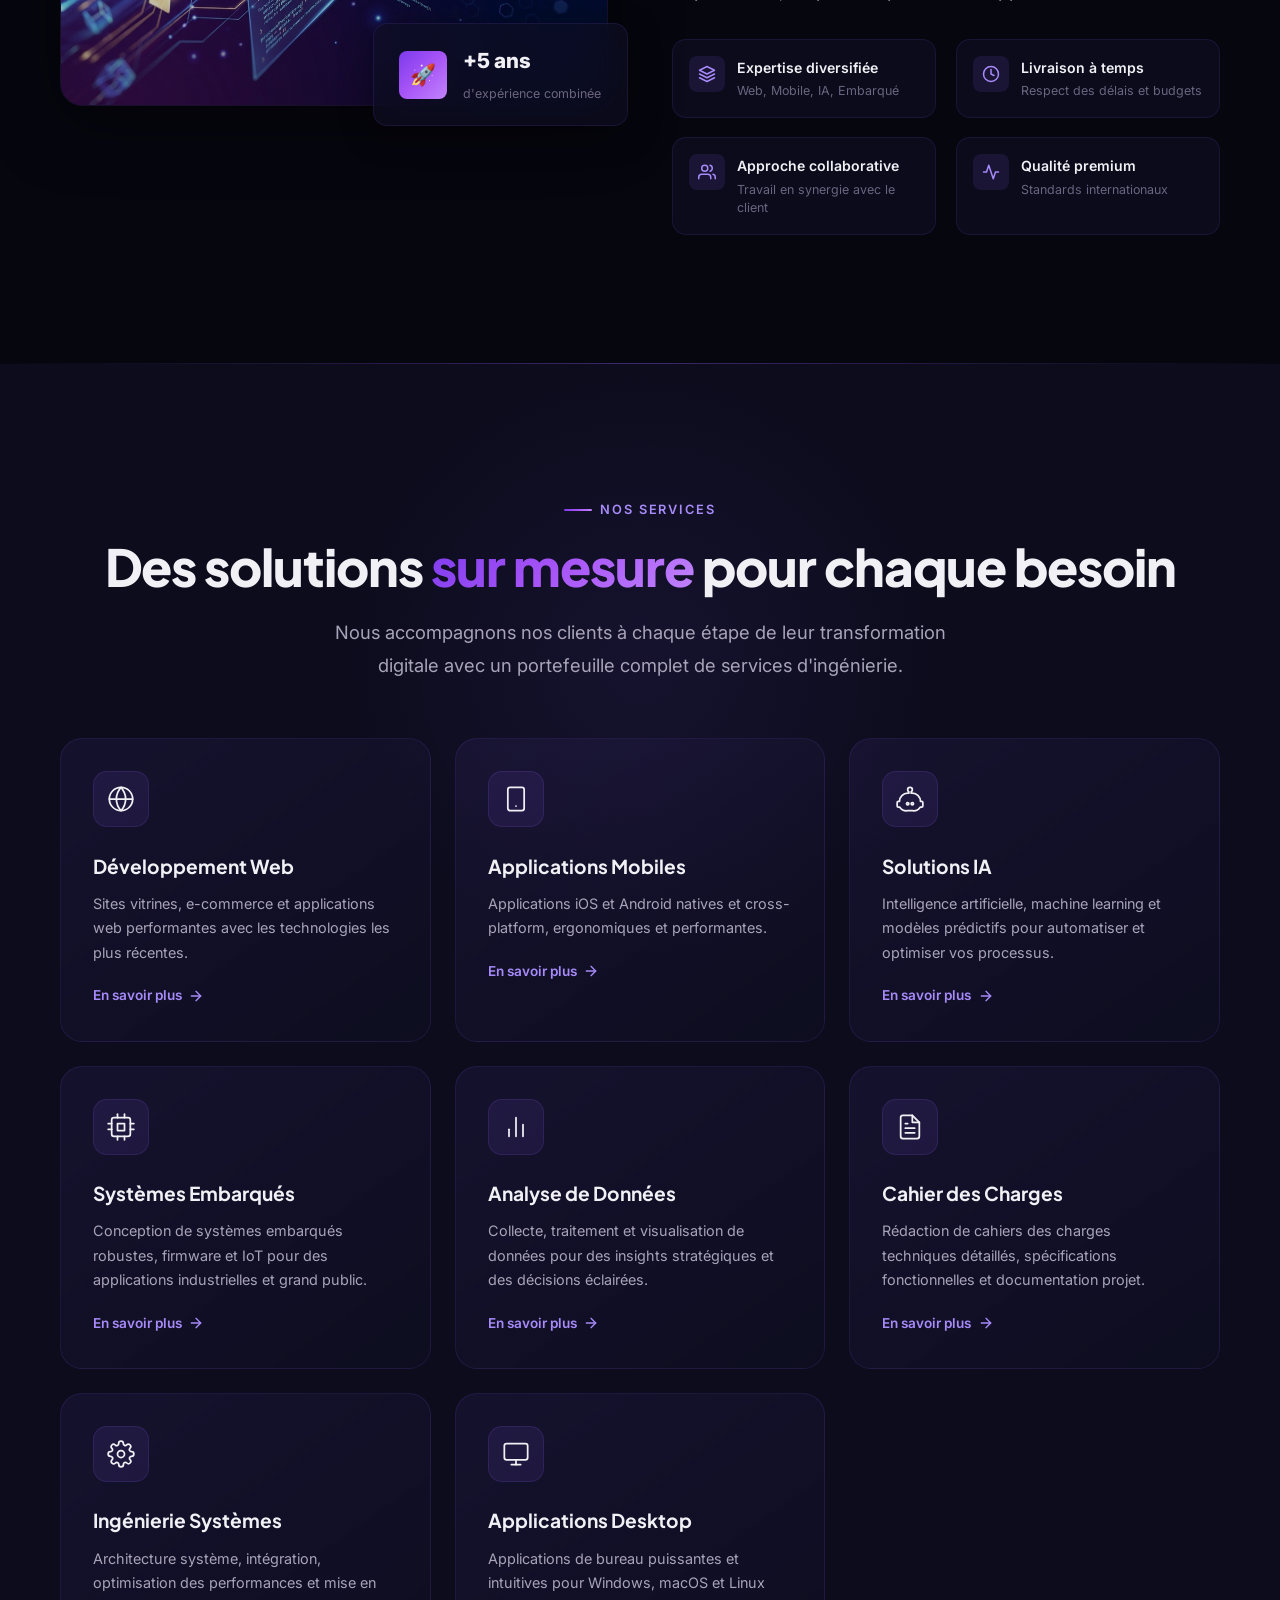
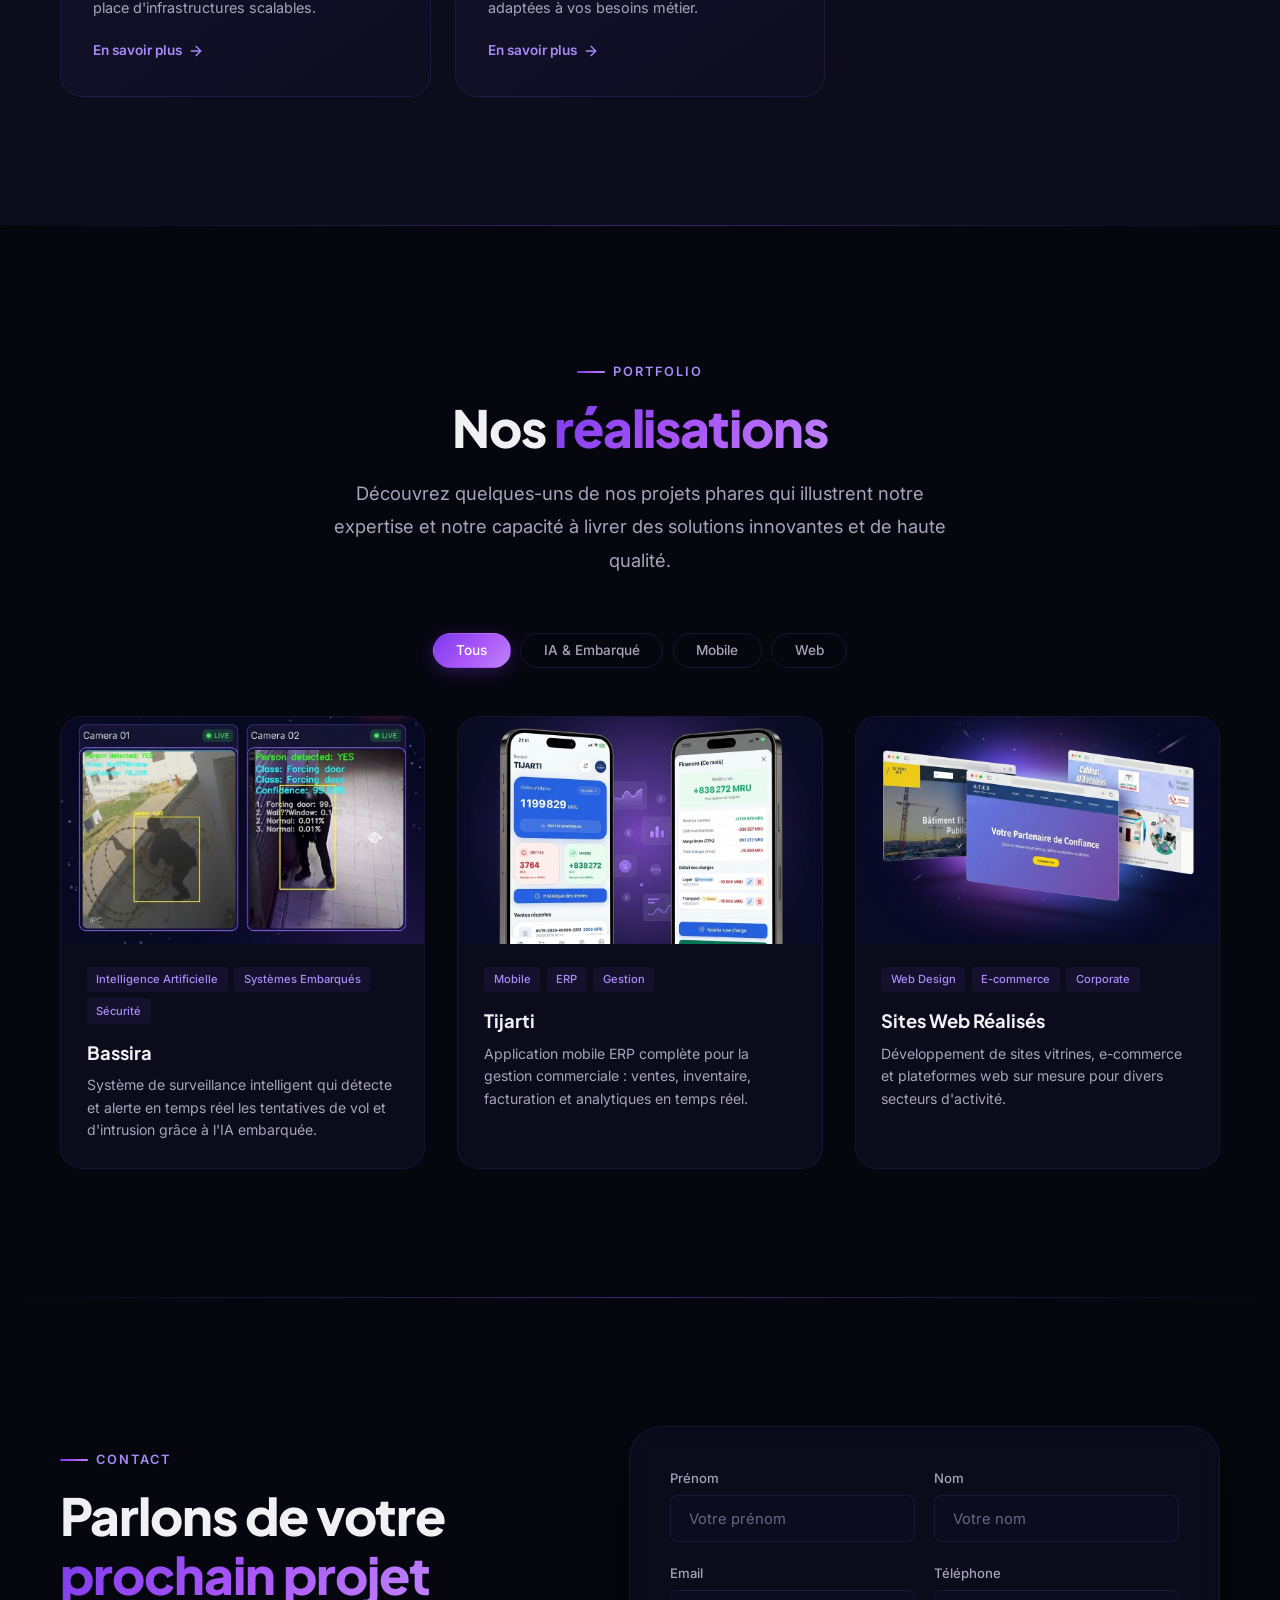
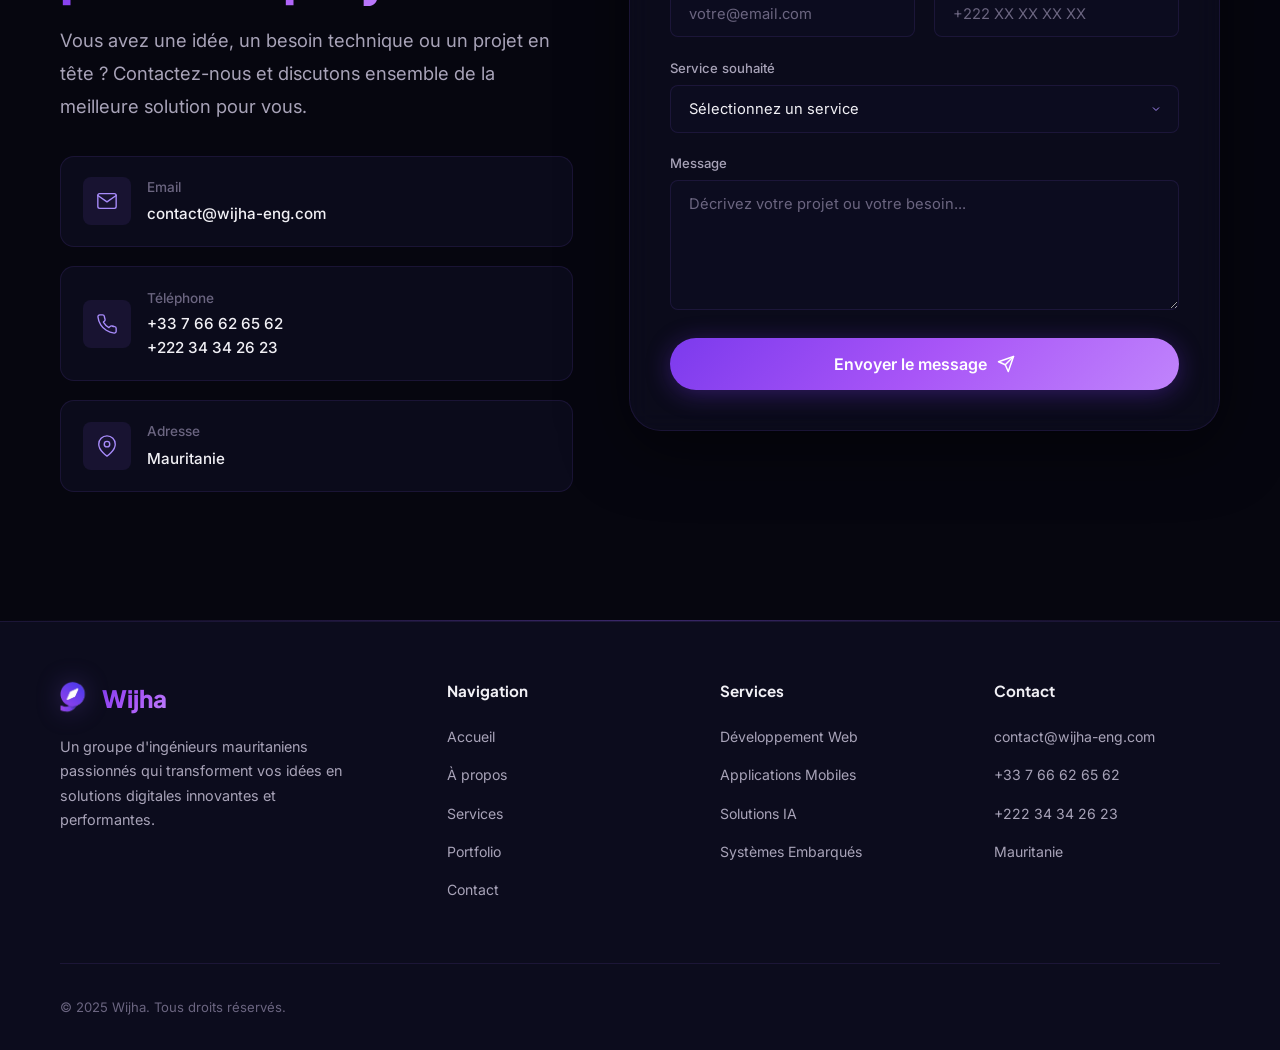
==== commit 2c01aa9c: "Update About section image to high-tech abstract visualization" ====
--- a/index.html
+++ b/index.html
@@ -127,7 +127,7 @@
     <div class="container">
       <div class="about-image-wrapper reveal-left">
         <div class="about-image">
-          <img src="assets/team.png" alt="Équipe Wijha" />
+          <img src="assets/team.png?v=2" alt="Équipe Wijha" />
         </div>
         <div class="about-floating-card">
           <div class="afc-icon">🚀</div>
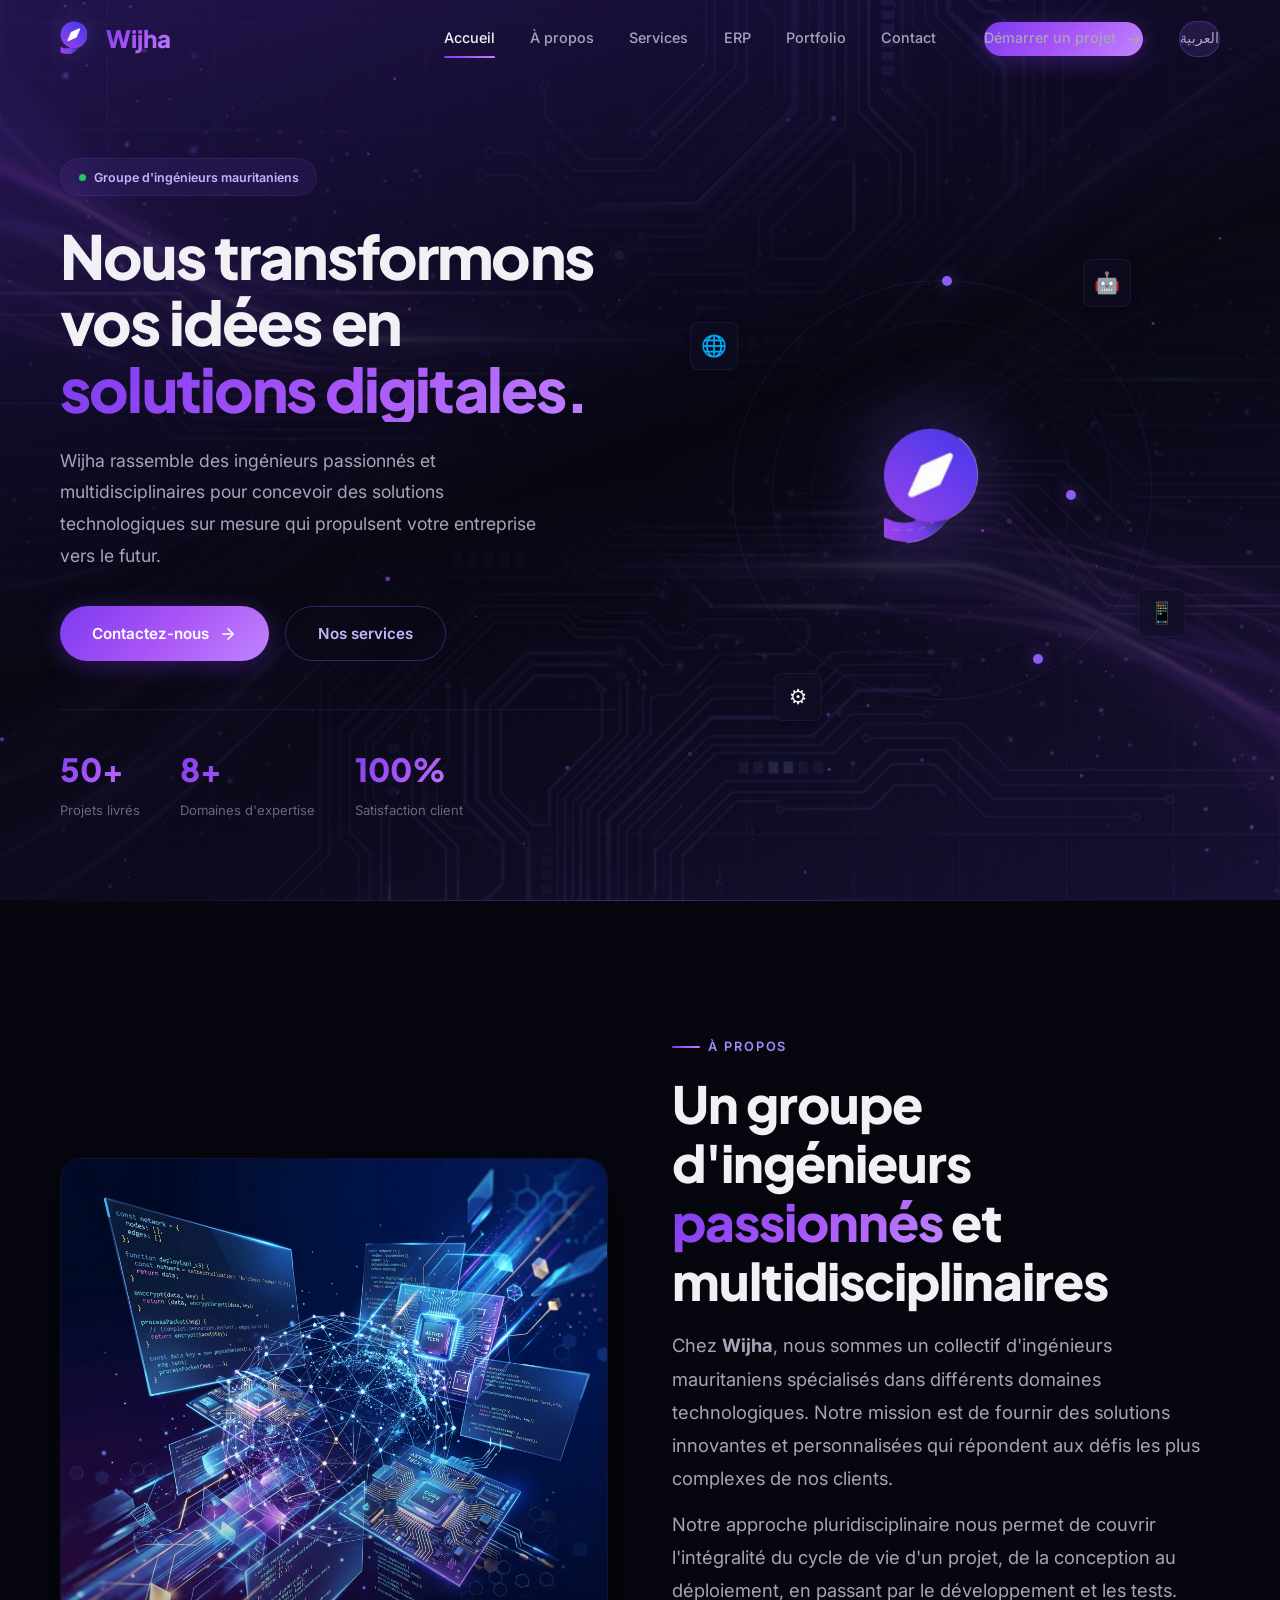
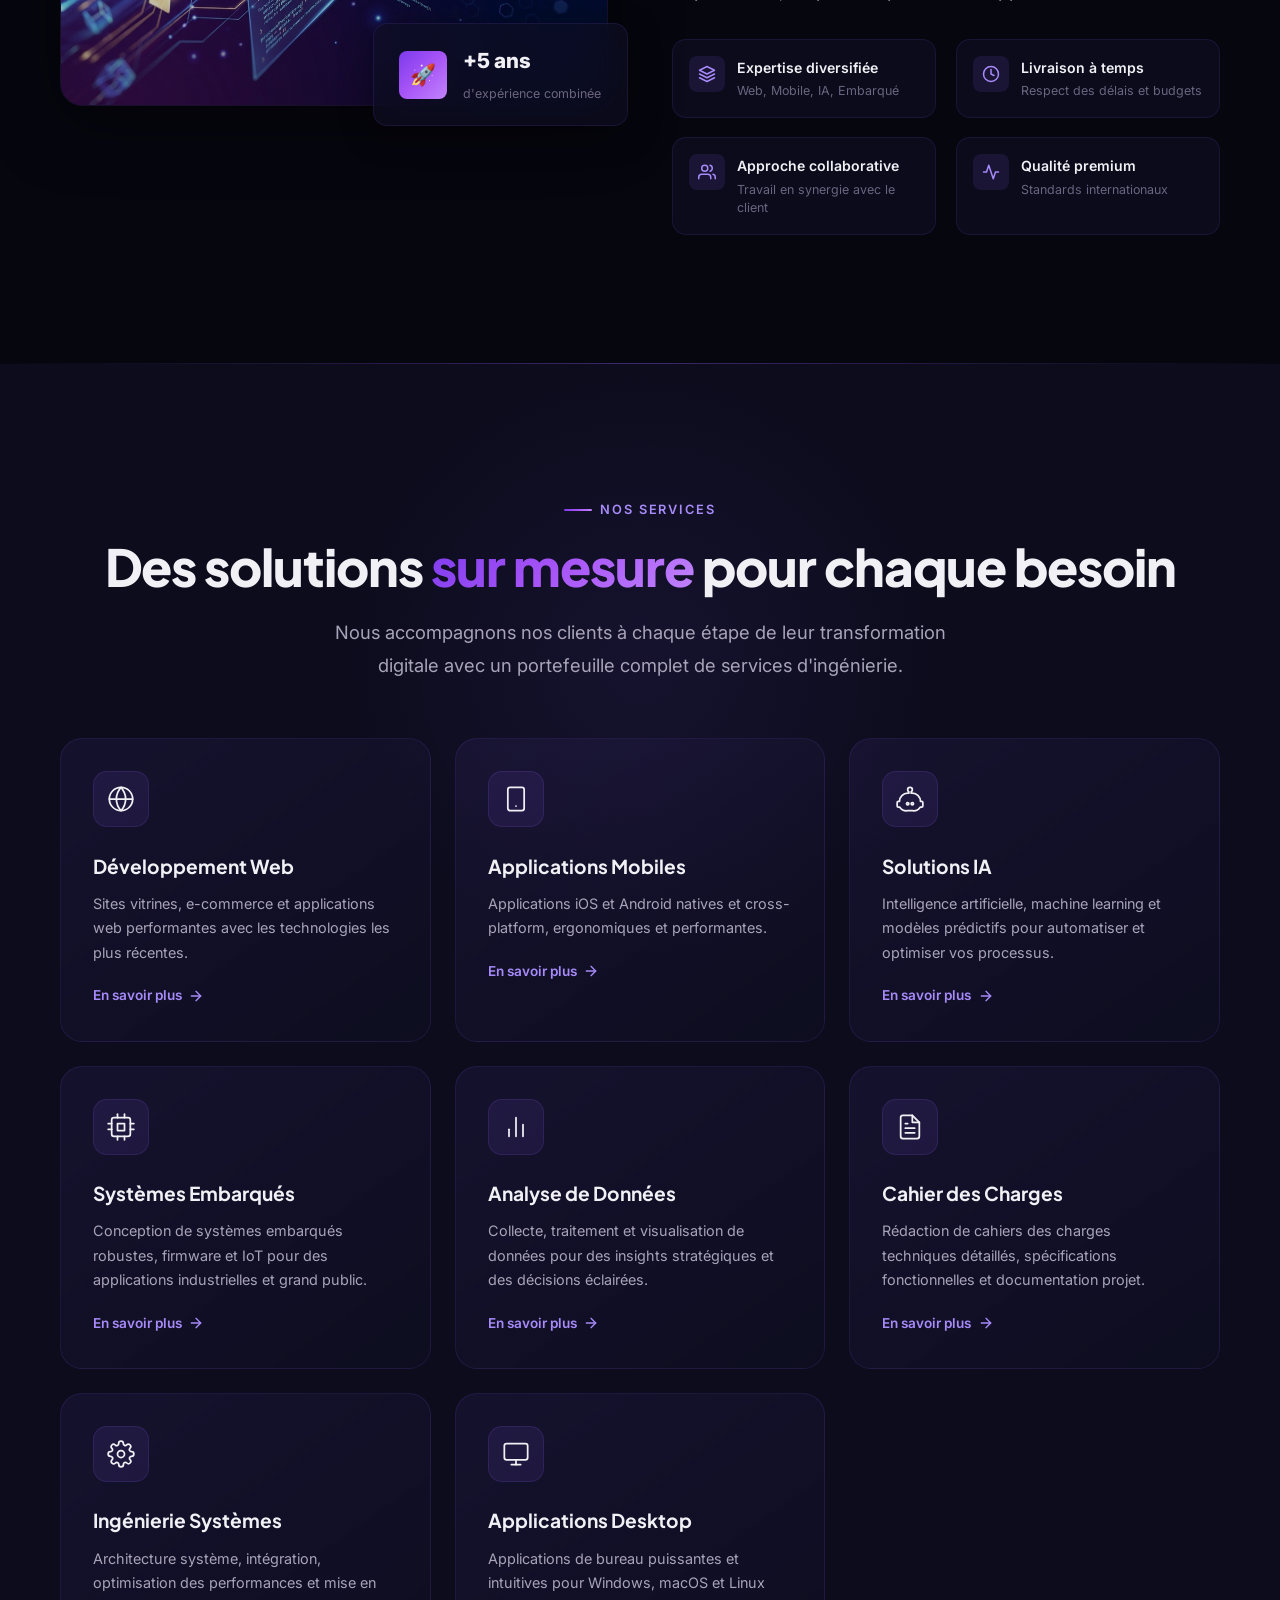
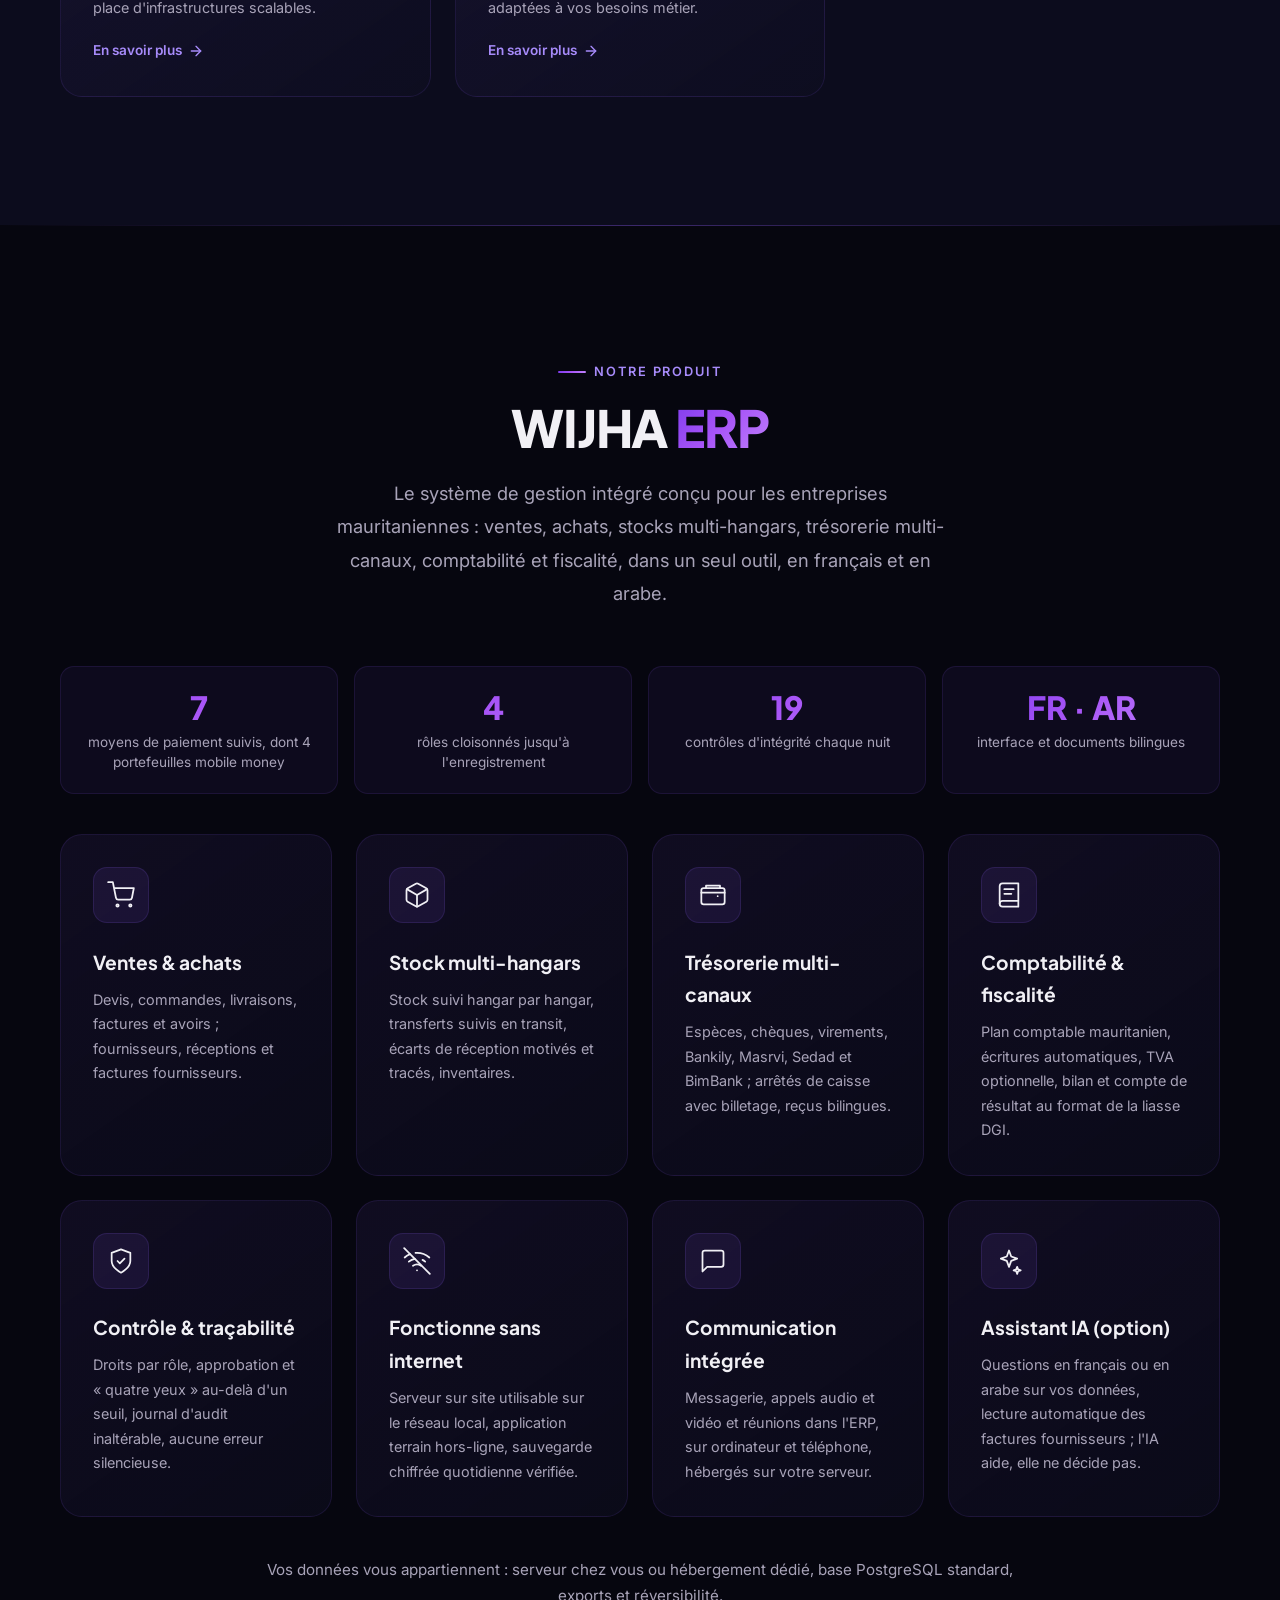
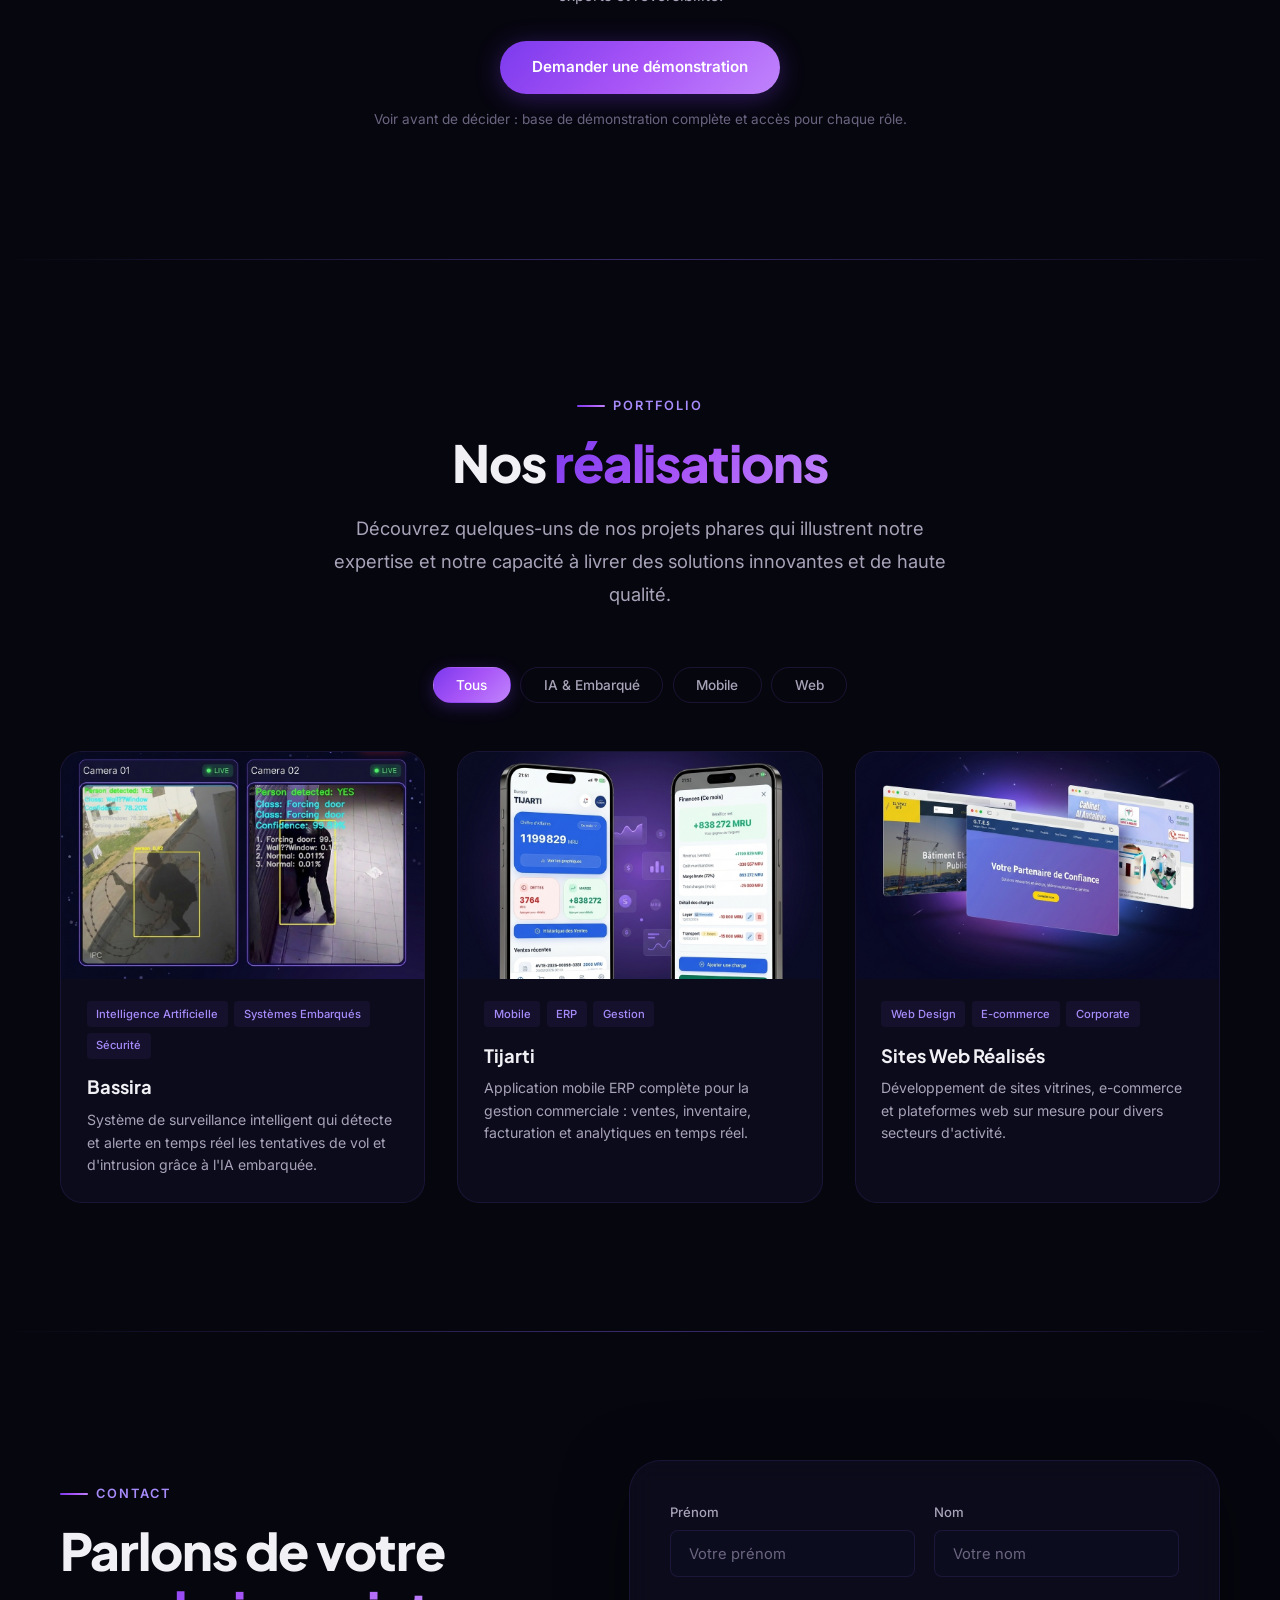
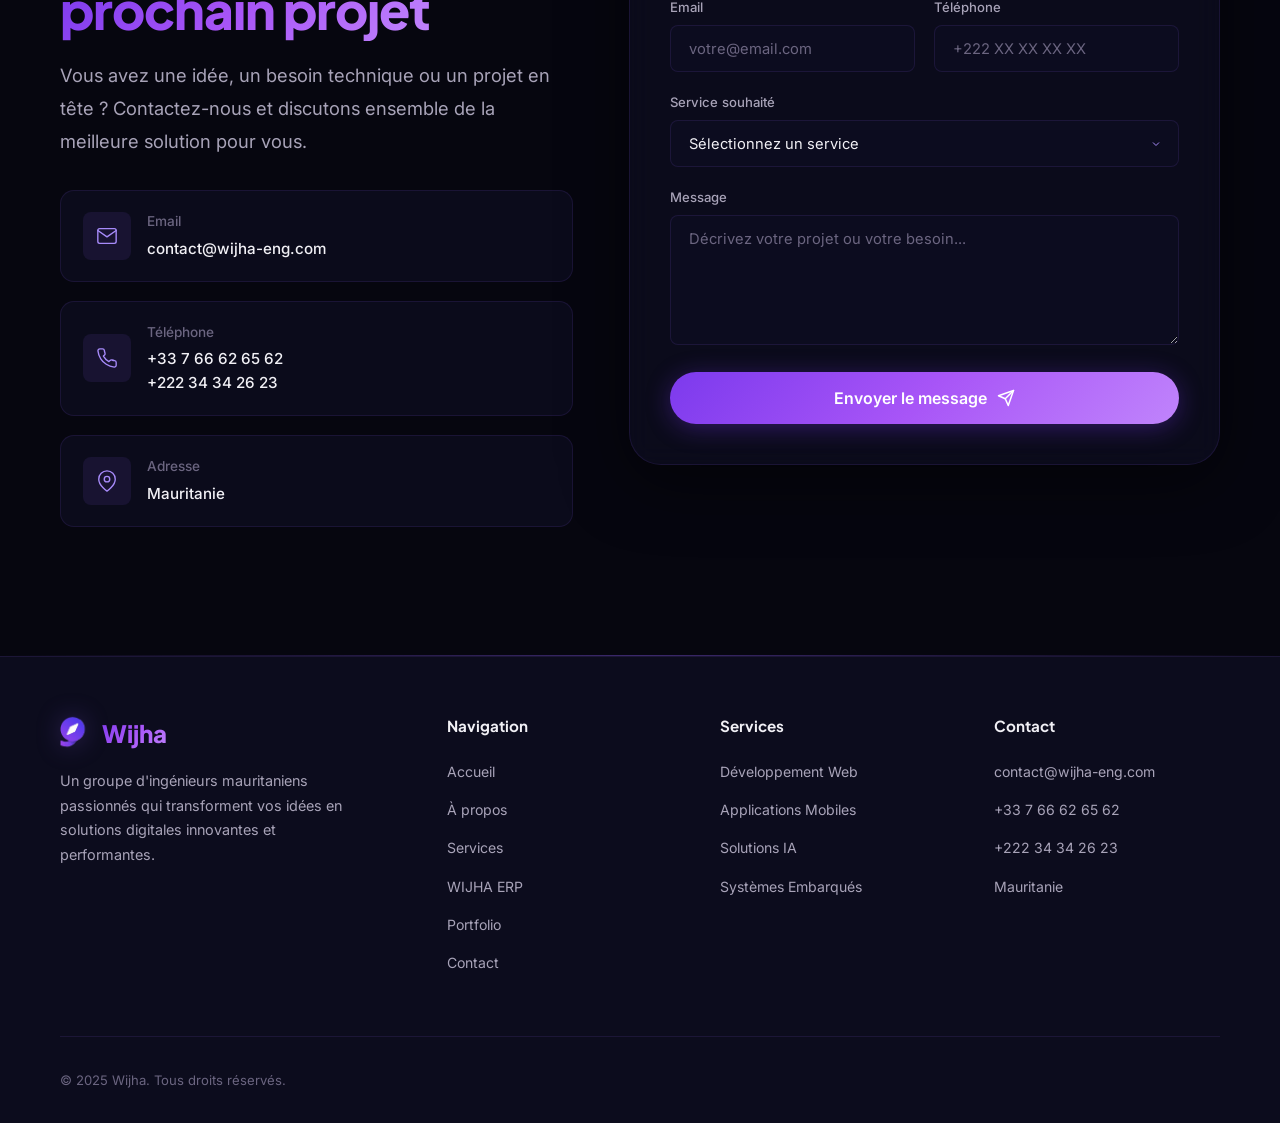
==== commit 7c3e4314: "Ajout de la section WIJHA ERP au site (FR/AR) Nouvelle section #erp (chiffres clés, 8 modules, appel" ====
--- a/index.html
+++ b/index.html
@@ -36,6 +36,7 @@
         <a href="#accueil" class="active" data-nav>Accueil</a>
         <a href="#apropos" data-nav>À propos</a>
         <a href="#services" data-nav>Services</a>
+        <a href="#erp" data-nav>ERP</a>
         <a href="#portfolio" data-nav>Portfolio</a>
         <a href="#contact" data-nav>Contact</a>
         <a href="#contact" class="btn btn-primary nav-cta" id="nav-cta-btn">
@@ -315,6 +316,71 @@
           </div>
         </div>
 
+      </div>
+    </div>
+  </section>
+
+  <hr class="glow-line" />
+
+  <!-- ========== WIJHA ERP ========== -->
+  <section class="erp" id="erp">
+    <div class="container">
+      <div class="services-header reveal">
+        <span class="section-label">Notre produit</span>
+        <h2 class="section-title">WIJHA <span class="highlight">ERP</span></h2>
+        <p class="section-subtitle">Le système de gestion intégré conçu pour les entreprises mauritaniennes : ventes, achats, stocks multi-hangars, trésorerie multi-canaux, comptabilité et fiscalité, dans un seul outil, en français et en arabe.</p>
+      </div>
+
+      <div class="erp-stats reveal"><div class="erp-stat"><span class="erp-stat-num">7</span><span class="erp-stat-txt">moyens de paiement suivis, dont 4 portefeuilles mobile money</span></div><div class="erp-stat"><span class="erp-stat-num">4</span><span class="erp-stat-txt">rôles cloisonnés jusqu'à l'enregistrement</span></div><div class="erp-stat"><span class="erp-stat-num">19</span><span class="erp-stat-txt">contrôles d'intégrité chaque nuit</span></div><div class="erp-stat"><span class="erp-stat-num">FR · AR</span><span class="erp-stat-txt">interface et documents bilingues</span></div></div>
+
+      <div class="services-grid erp-grid">
+        <div class="service-card reveal reveal-delay-1">
+          <div class="service-icon"><svg xmlns="http://www.w3.org/2000/svg" width="28" height="28" viewBox="0 0 24 24" fill="none" stroke="currentColor" stroke-width="1.5" stroke-linecap="round" stroke-linejoin="round"><circle cx="9" cy="21" r="1"/><circle cx="20" cy="21" r="1"/><path d="M1 1h4l2.68 13.39a2 2 0 0 0 2 1.61h9.72a2 2 0 0 0 2-1.61L23 6H6"/></svg></div>
+          <h3>Ventes &amp; achats</h3>
+          <p>Devis, commandes, livraisons, factures et avoirs ; fournisseurs, réceptions et factures fournisseurs.</p>
+        </div>
+        <div class="service-card reveal reveal-delay-2">
+          <div class="service-icon"><svg xmlns="http://www.w3.org/2000/svg" width="28" height="28" viewBox="0 0 24 24" fill="none" stroke="currentColor" stroke-width="1.5" stroke-linecap="round" stroke-linejoin="round"><path d="M21 16V8a2 2 0 0 0-1-1.73l-7-4a2 2 0 0 0-2 0l-7 4A2 2 0 0 0 3 8v8a2 2 0 0 0 1 1.73l7 4a2 2 0 0 0 2 0l7-4A2 2 0 0 0 21 16z"/><polyline points="3.27 6.96 12 12.01 20.73 6.96"/><line x1="12" y1="22.08" x2="12" y2="12"/></svg></div>
+          <h3>Stock multi-hangars</h3>
+          <p>Stock suivi hangar par hangar, transferts suivis en transit, écarts de réception motivés et tracés, inventaires.</p>
+        </div>
+        <div class="service-card reveal reveal-delay-3">
+          <div class="service-icon"><svg xmlns="http://www.w3.org/2000/svg" width="28" height="28" viewBox="0 0 24 24" fill="none" stroke="currentColor" stroke-width="1.5" stroke-linecap="round" stroke-linejoin="round"><rect x="2" y="6" width="20" height="14" rx="2"/><path d="M16 13h.01"/><path d="M2 10h20"/><path d="M6 6V4h12v2"/></svg></div>
+          <h3>Trésorerie multi-canaux</h3>
+          <p>Espèces, chèques, virements, Bankily, Masrvi, Sedad et BimBank ; arrêtés de caisse avec billetage, reçus bilingues.</p>
+        </div>
+        <div class="service-card reveal reveal-delay-4">
+          <div class="service-icon"><svg xmlns="http://www.w3.org/2000/svg" width="28" height="28" viewBox="0 0 24 24" fill="none" stroke="currentColor" stroke-width="1.5" stroke-linecap="round" stroke-linejoin="round"><path d="M4 19.5A2.5 2.5 0 0 1 6.5 17H20"/><path d="M6.5 2H20v20H6.5A2.5 2.5 0 0 1 4 19.5v-15A2.5 2.5 0 0 1 6.5 2z"/><line x1="8" y1="7" x2="16" y2="7"/><line x1="8" y1="11" x2="14" y2="11"/></svg></div>
+          <h3>Comptabilité &amp; fiscalité</h3>
+          <p>Plan comptable mauritanien, écritures automatiques, TVA optionnelle, bilan et compte de résultat au format de la liasse DGI.</p>
+        </div>
+        <div class="service-card reveal reveal-delay-1">
+          <div class="service-icon"><svg xmlns="http://www.w3.org/2000/svg" width="28" height="28" viewBox="0 0 24 24" fill="none" stroke="currentColor" stroke-width="1.5" stroke-linecap="round" stroke-linejoin="round"><path d="M12 22s8-4 8-10V5l-8-3-8 3v7c0 6 8 10 8 10z"/><polyline points="9 12 11 14 15 10"/></svg></div>
+          <h3>Contrôle &amp; traçabilité</h3>
+          <p>Droits par rôle, approbation et « quatre yeux » au-delà d'un seuil, journal d'audit inaltérable, aucune erreur silencieuse.</p>
+        </div>
+        <div class="service-card reveal reveal-delay-2">
+          <div class="service-icon"><svg xmlns="http://www.w3.org/2000/svg" width="28" height="28" viewBox="0 0 24 24" fill="none" stroke="currentColor" stroke-width="1.5" stroke-linecap="round" stroke-linejoin="round"><line x1="1" y1="1" x2="23" y2="23"/><path d="M16.72 11.06A10.94 10.94 0 0 1 19 12.55"/><path d="M5 12.55a10.94 10.94 0 0 1 5.17-2.39"/><path d="M10.71 5.05A16 16 0 0 1 22.58 9"/><path d="M1.42 9a15.91 15.91 0 0 1 4.7-2.88"/><path d="M8.53 16.11a6 6 0 0 1 6.95 0"/><line x1="12" y1="20" x2="12.01" y2="20"/></svg></div>
+          <h3>Fonctionne sans internet</h3>
+          <p>Serveur sur site utilisable sur le réseau local, application terrain hors-ligne, sauvegarde chiffrée quotidienne vérifiée.</p>
+        </div>
+        <div class="service-card reveal reveal-delay-3">
+          <div class="service-icon"><svg xmlns="http://www.w3.org/2000/svg" width="28" height="28" viewBox="0 0 24 24" fill="none" stroke="currentColor" stroke-width="1.5" stroke-linecap="round" stroke-linejoin="round"><path d="M21 15a2 2 0 0 1-2 2H7l-4 4V5a2 2 0 0 1 2-2h14a2 2 0 0 1 2 2z"/></svg></div>
+          <h3>Communication intégrée</h3>
+          <p>Messagerie, appels audio et vidéo et réunions dans l'ERP, sur ordinateur et téléphone, hébergés sur votre serveur.</p>
+        </div>
+        <div class="service-card reveal reveal-delay-4">
+          <div class="service-icon"><svg xmlns="http://www.w3.org/2000/svg" width="28" height="28" viewBox="0 0 24 24" fill="none" stroke="currentColor" stroke-width="1.5" stroke-linecap="round" stroke-linejoin="round"><path d="M12 3l1.9 5.1L19 10l-5.1 1.9L12 17l-1.9-5.1L5 10l5.1-1.9z"/><path d="M19 17l.8 2.2L22 20l-2.2.8L19 23l-.8-2.2L16 20l2.2-.8z"/></svg></div>
+          <h3>Assistant IA (option)</h3>
+          <p>Questions en français ou en arabe sur vos données, lecture automatique des factures fournisseurs ; l'IA aide, elle ne décide pas.</p>
+        </div>
+      </div>
+
+      <p class="erp-note reveal">Vos données vous appartiennent : serveur chez vous ou hébergement dédié, base PostgreSQL standard, exports et réversibilité.</p>
+
+      <div class="erp-cta reveal">
+        <a href="#contact" class="btn btn-primary" id="erp-cta-btn">Demander une démonstration</a>
+        <p>Voir avant de décider : base de démonstration complète et accès pour chaque rôle.</p>
       </div>
     </div>
   </section>
@@ -546,6 +612,7 @@
               <option value="cahier">Cahier des Charges</option>
               <option value="systems">Ingénierie Systèmes</option>
               <option value="desktop">Applications Desktop</option>
+              <option value="erp">WIJHA ERP</option>
               <option value="other">Autre</option>
             </select>
           </div>
@@ -589,6 +656,7 @@
             <li><a href="#accueil">Accueil</a></li>
             <li><a href="#apropos">À propos</a></li>
             <li><a href="#services">Services</a></li>
+            <li><a href="#erp">WIJHA ERP</a></li>
             <li><a href="#portfolio">Portfolio</a></li>
             <li><a href="#contact">Contact</a></li>
           </ul>
--- a/styles.css
+++ b/styles.css
@@ -1878,3 +1878,73 @@
   background: rgba(139,92,246,.25);
   border-color: var(--purple-400);
 }
+
+
+/* ---------- WIJHA ERP ---------- */
+.erp {
+  padding: var(--section-pad) 0;
+  position: relative;
+  background: var(--bg-primary);
+}
+
+.erp-stats {
+  display: grid;
+  grid-template-columns: repeat(4, 1fr);
+  gap: 1rem;
+  margin-bottom: 2.5rem;
+}
+
+.erp-stat {
+  background: var(--bg-glass);
+  border: var(--border-subtle);
+  border-radius: var(--radius-md);
+  padding: 1.3rem 1.2rem;
+  text-align: center;
+}
+
+.erp-stat-num {
+  display: block;
+  font-family: 'Plus Jakarta Sans', sans-serif;
+  font-size: 2rem;
+  font-weight: 800;
+  background: var(--gradient-brand);
+  -webkit-background-clip: text;
+  background-clip: text;
+  -webkit-text-fill-color: transparent;
+  line-height: 1.2;
+}
+
+.erp-stat-txt {
+  display: block;
+  margin-top: .35rem;
+  font-size: .85rem;
+  color: var(--text-secondary);
+  line-height: 1.5;
+}
+
+.erp-grid {
+  grid-template-columns: repeat(auto-fit, minmax(260px, 1fr));
+}
+
+.erp-note {
+  margin: 2.5rem auto 0;
+  max-width: 760px;
+  text-align: center;
+  font-size: .95rem;
+  color: var(--text-secondary);
+}
+
+.erp-cta {
+  margin-top: 2rem;
+  text-align: center;
+}
+
+.erp-cta p {
+  margin-top: .9rem;
+  font-size: .85rem;
+  color: var(--text-muted);
+}
+
+@media (max-width: 768px) {
+  .erp-stats { grid-template-columns: repeat(2, 1fr); }
+}
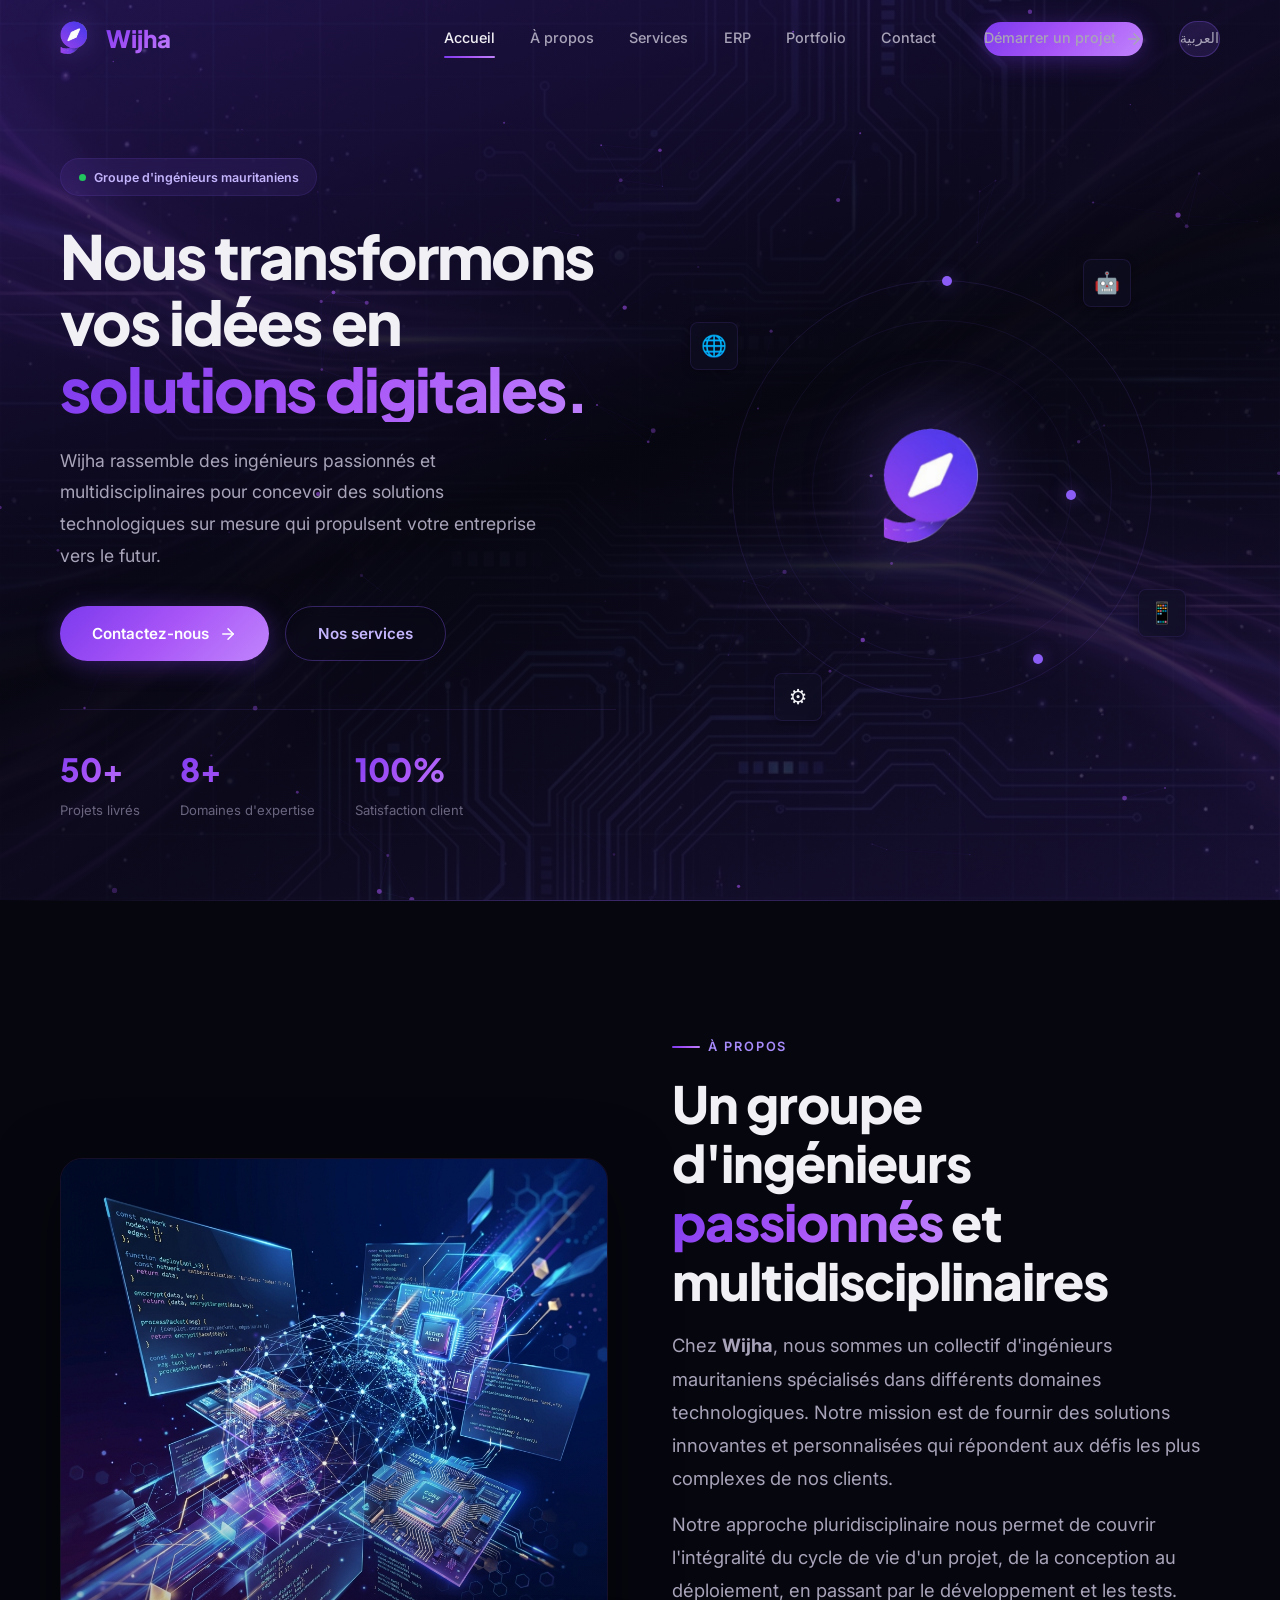
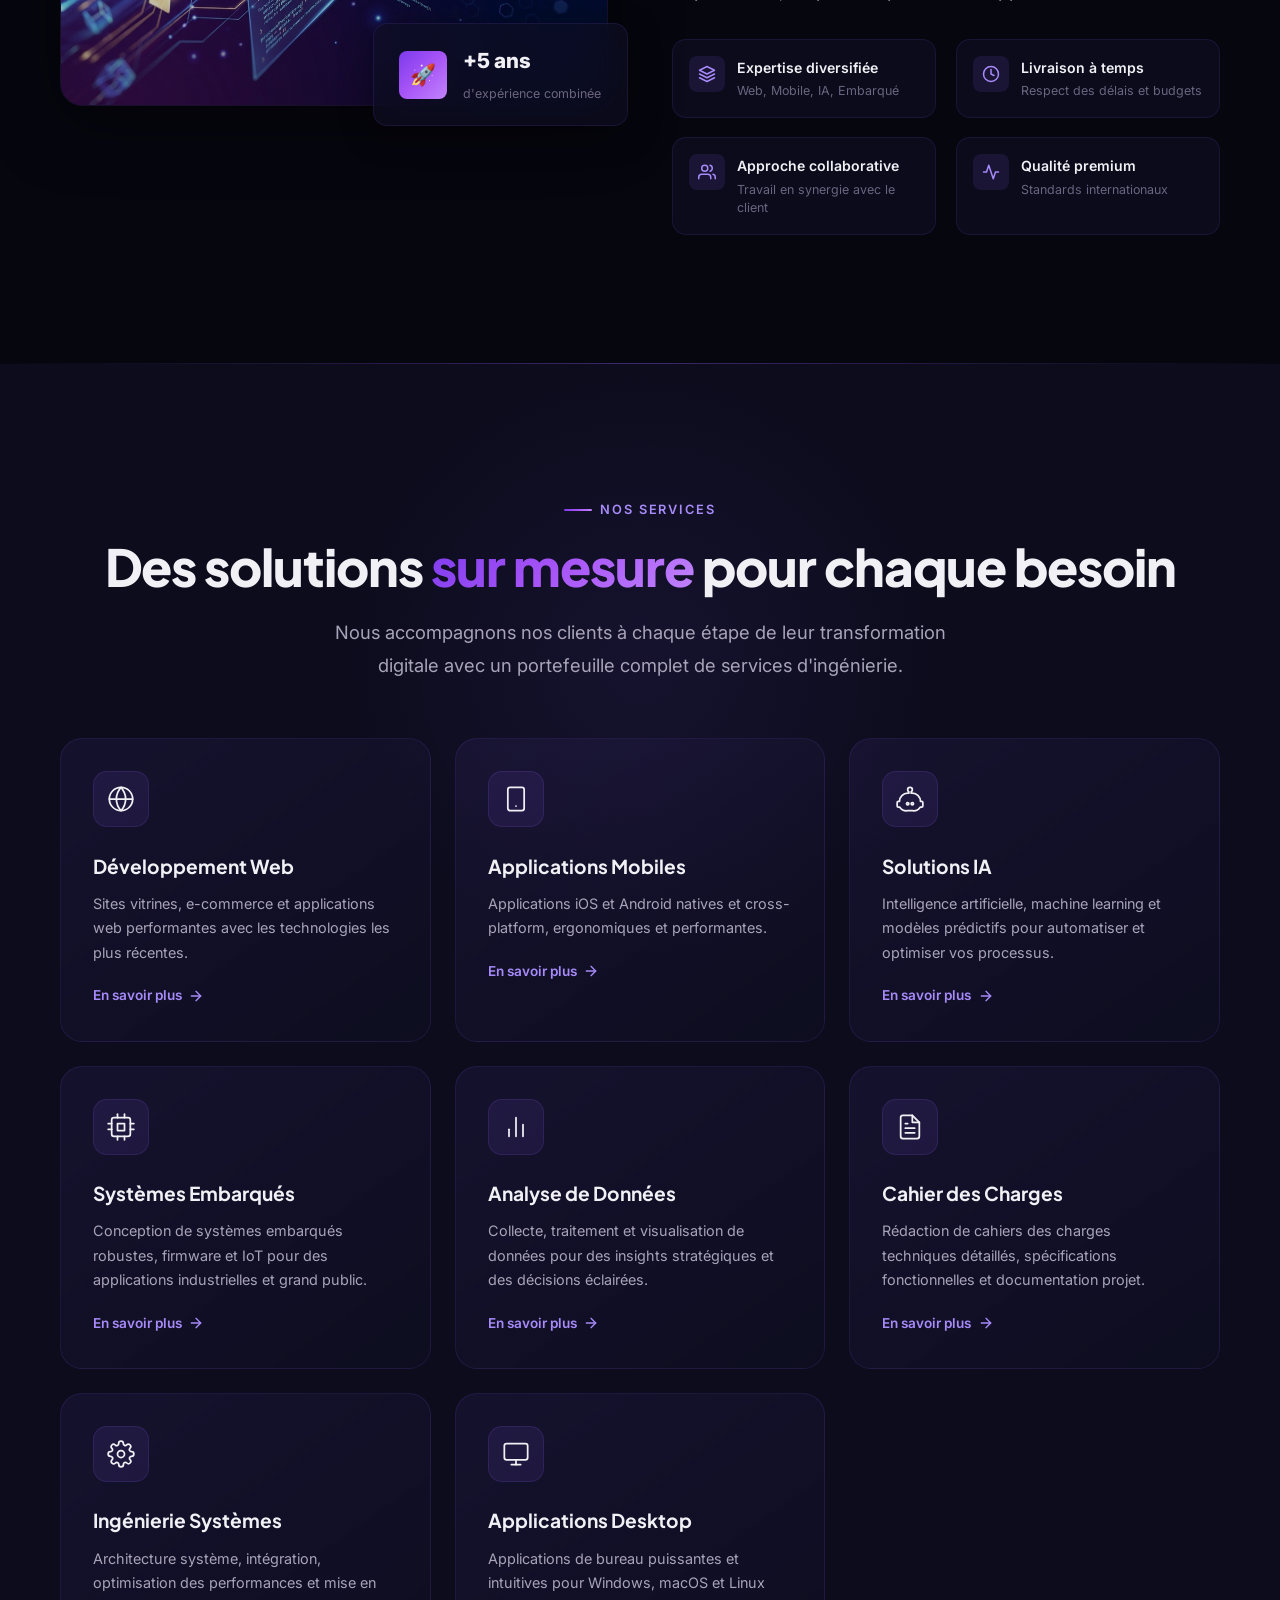
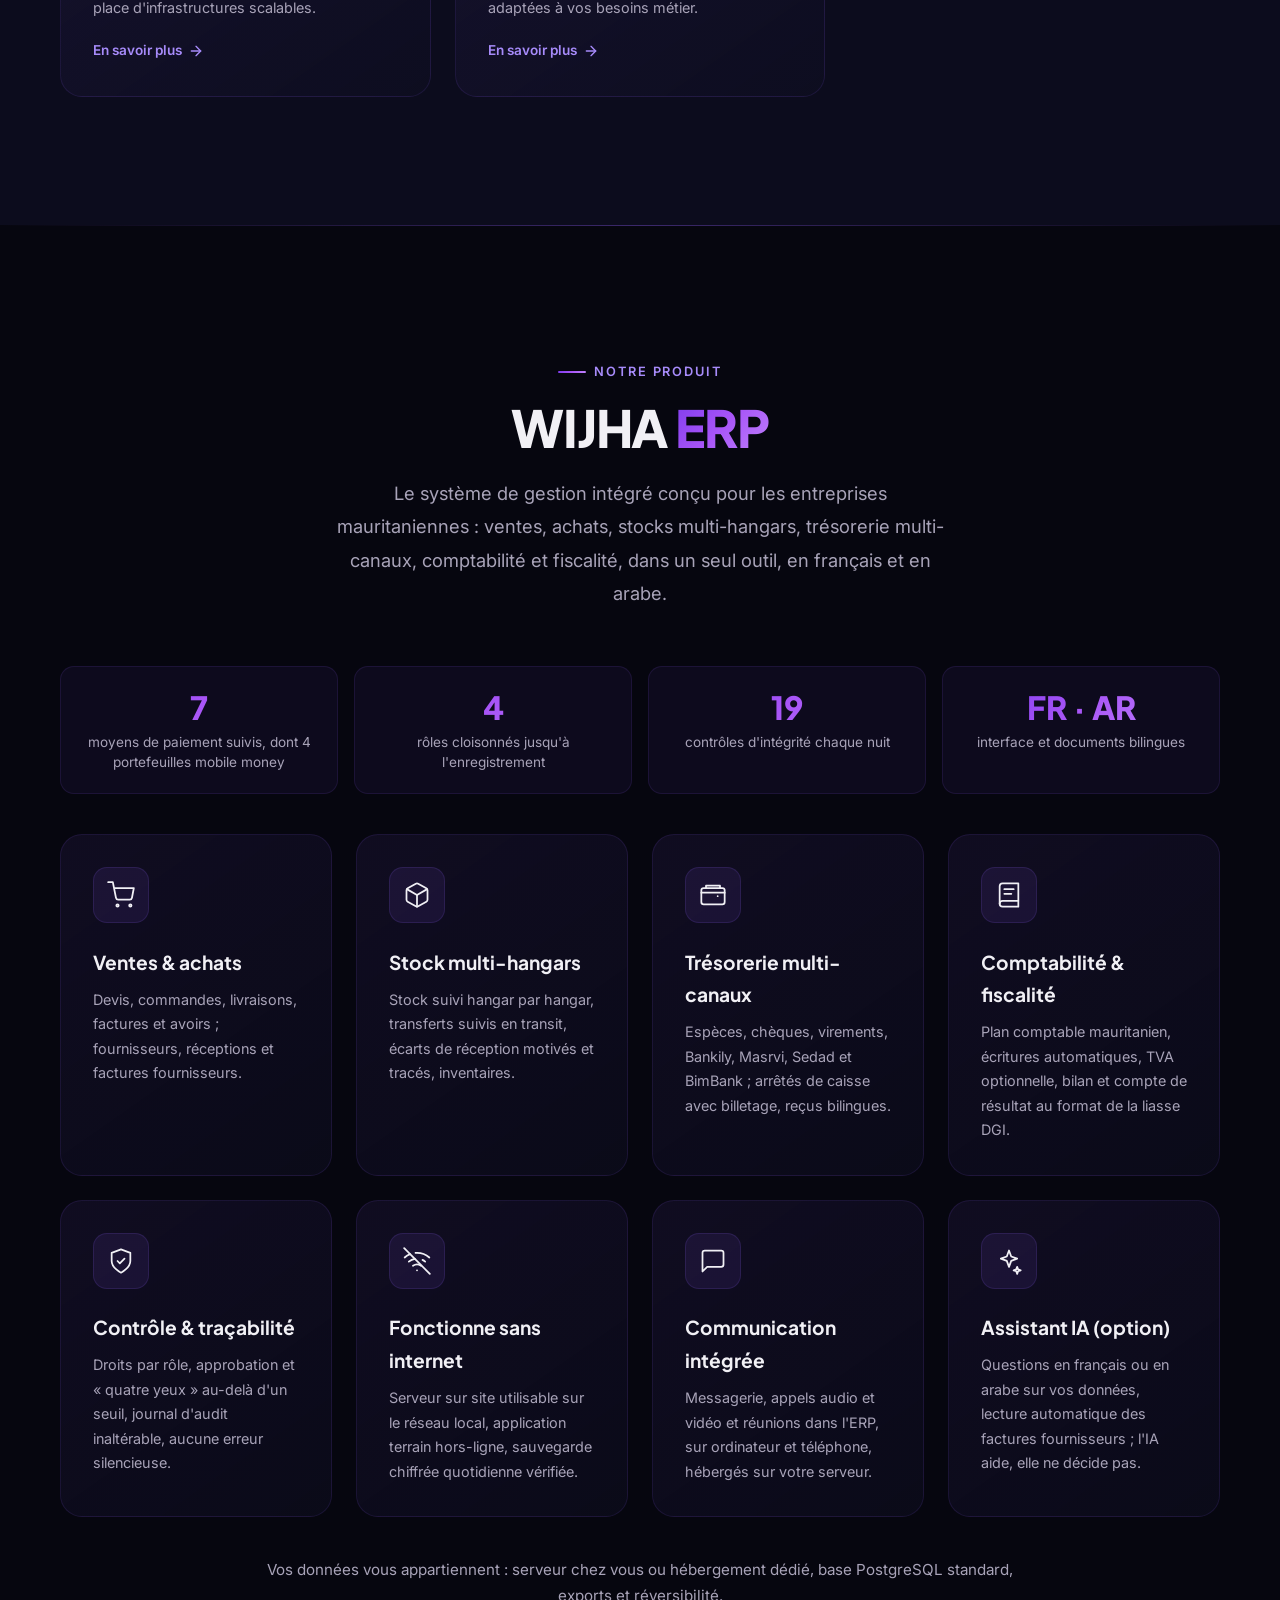
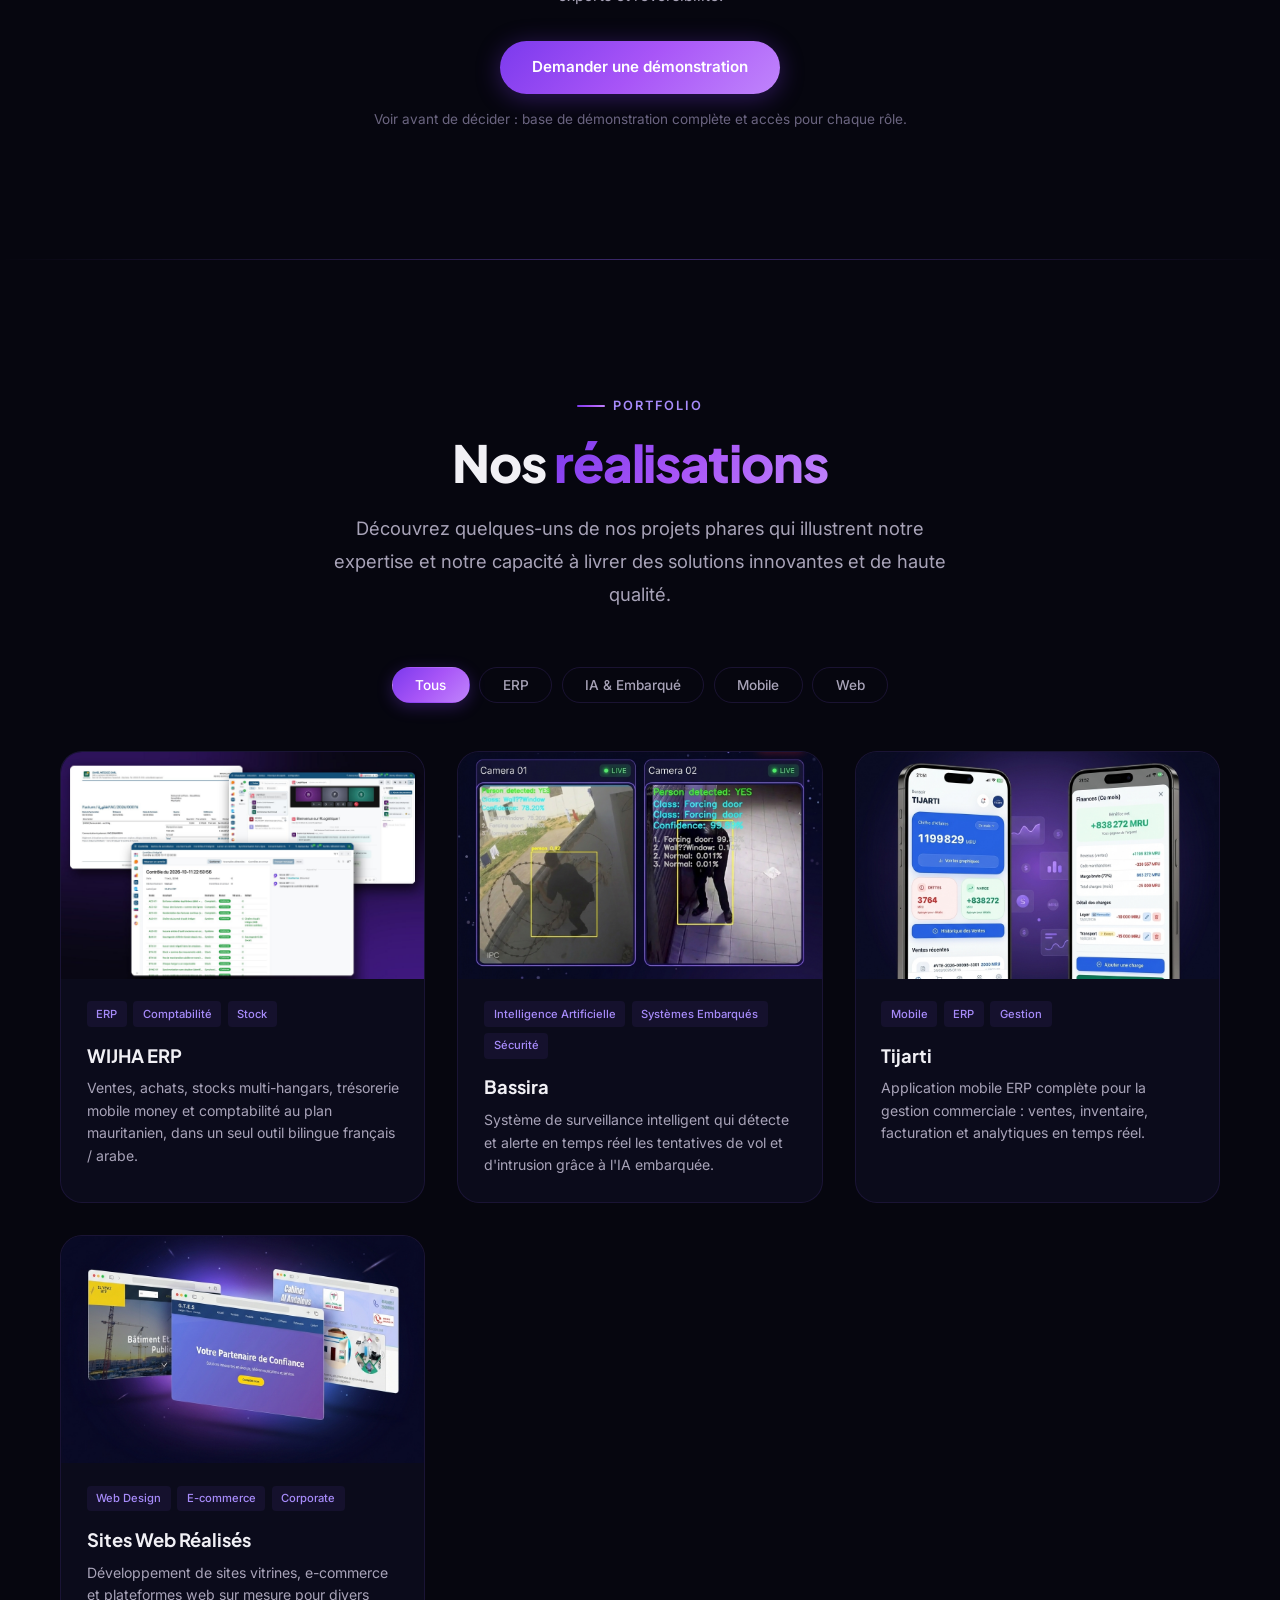
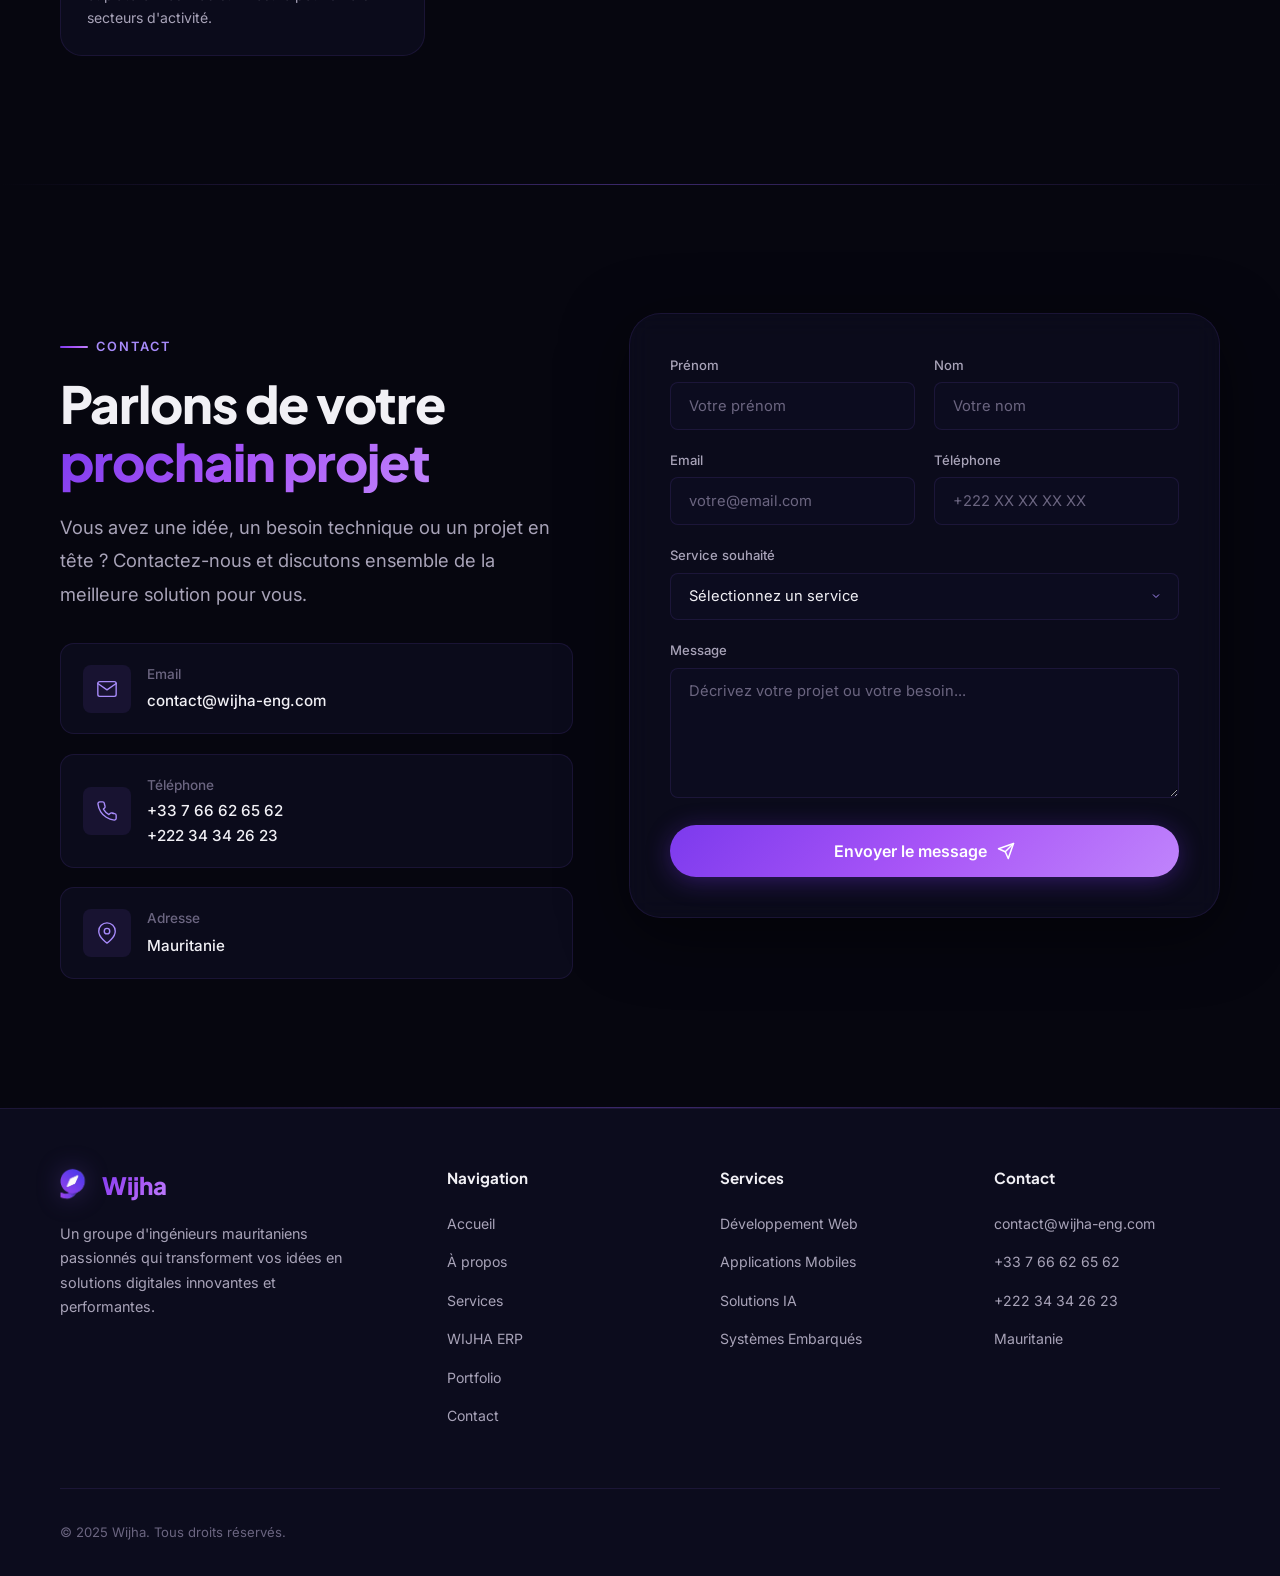
==== commit 2e8e7905: "Ajout de WIJHA ERP au portfolio avec captures d'écran Carte projet, filtre ERP et fenêtre projet ave" ====
--- a/index.html
+++ b/index.html
@@ -402,12 +402,40 @@
       <!-- Filter tabs -->
       <div class="portfolio-filters reveal">
         <button class="pf-filter active" data-filter="all">Tous</button>
+        <button class="pf-filter" data-filter="erp">ERP</button>
         <button class="pf-filter" data-filter="ia">IA & Embarqué</button>
         <button class="pf-filter" data-filter="mobile">Mobile</button>
         <button class="pf-filter" data-filter="web">Web</button>
       </div>
 
       <div class="portfolio-grid" id="portfolioGrid">
+
+        <!-- Project 0 — WIJHA ERP -->
+        <div class="portfolio-card reveal" data-category="erp" id="project-erp">
+          <div class="portfolio-image">
+            <img src="assets/erp-cover.jpg" alt="WIJHA ERP — facture, discussion et contrôles d'intégrité" />
+            <div class="portfolio-overlay">
+              <div class="portfolio-overlay-content">
+                <span class="portfolio-category-badge">Logiciel de gestion</span>
+                <h3>WIJHA ERP</h3>
+                <p>ERP intégré pour les entreprises mauritaniennes</p>
+                <button class="btn btn-primary btn-sm" onclick="openProjectModal('erp')">
+                  Voir le projet
+                  <svg xmlns="http://www.w3.org/2000/svg" width="16" height="16" viewBox="0 0 24 24" fill="none" stroke="currentColor" stroke-width="2" stroke-linecap="round" stroke-linejoin="round"><path d="M5 12h14"/><path d="m12 5 7 7-7 7"/></svg>
+                </button>
+              </div>
+            </div>
+          </div>
+          <div class="portfolio-info">
+            <div class="portfolio-tags">
+              <span class="ptag">ERP</span>
+              <span class="ptag">Comptabilité</span>
+              <span class="ptag">Stock</span>
+            </div>
+            <h3>WIJHA ERP</h3>
+            <p>Ventes, achats, stocks multi-hangars, trésorerie mobile money et comptabilité au plan mauritanien, dans un seul outil bilingue français / arabe.</p>
+          </div>
+        </div>
 
         <!-- Project 1 — Bassira -->
         <div class="portfolio-card reveal reveal-delay-1" data-category="ia" id="project-bassira">
--- a/styles.css
+++ b/styles.css
@@ -1948,3 +1948,30 @@
 @media (max-width: 768px) {
   .erp-stats { grid-template-columns: repeat(2, 1fr); }
 }
+
+/* Galerie de captures dans la fenêtre projet */
+.project-modal-gallery {
+  display: flex;
+  gap: .6rem;
+  padding: .9rem 2.5rem 0;
+  overflow-x: auto;
+}
+.pmg-thumb {
+  flex: 0 0 auto;
+  width: 96px;
+  aspect-ratio: 16 / 10;
+  padding: 0;
+  border: 2px solid transparent;
+  border-radius: 8px;
+  overflow: hidden;
+  background: none;
+  cursor: pointer;
+  opacity: .6;
+  transition: opacity .2s, border-color .2s;
+}
+.pmg-thumb img { width: 100%; height: 100%; object-fit: cover; display: block; }
+.pmg-thumb:hover, .pmg-thumb.active { opacity: 1; border-color: #a855f7; }
+@media (max-width: 768px) {
+  .project-modal-gallery { padding: .8rem 1.25rem 0; }
+  .pmg-thumb { width: 72px; }
+}
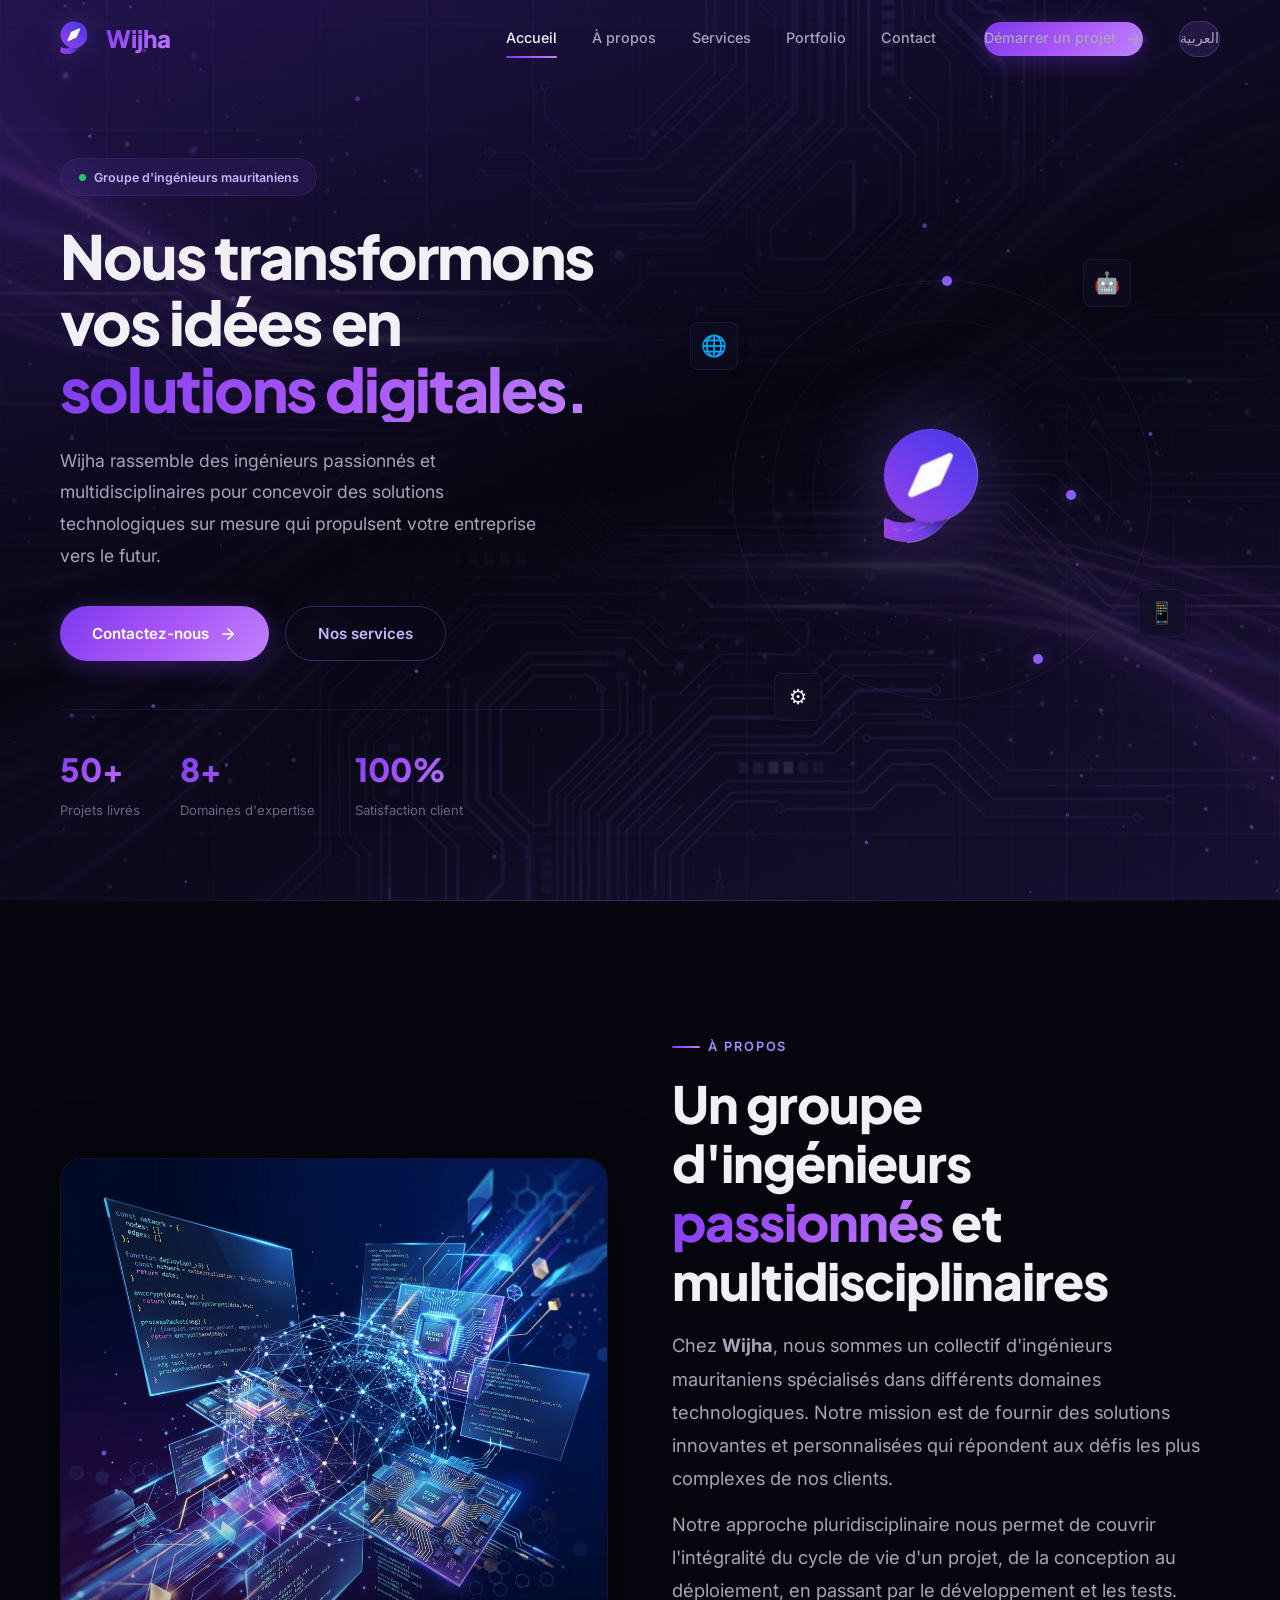
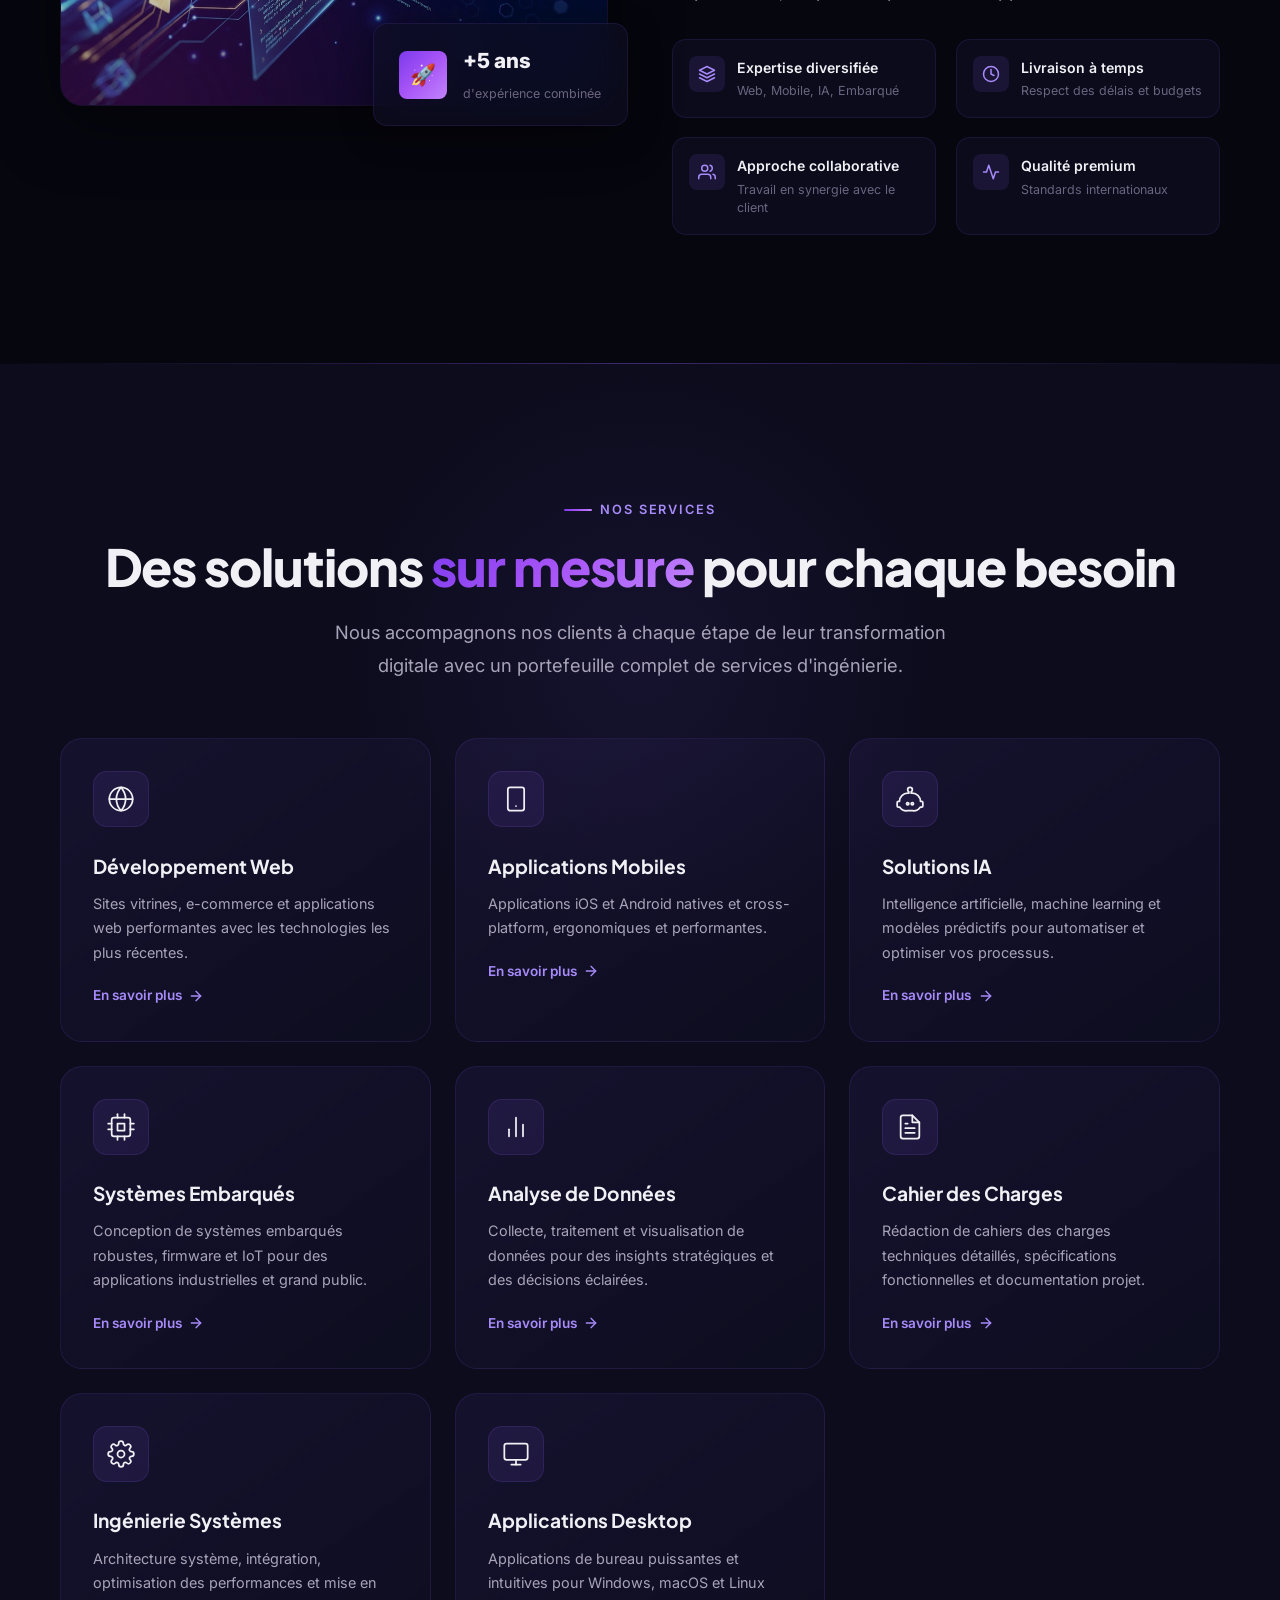
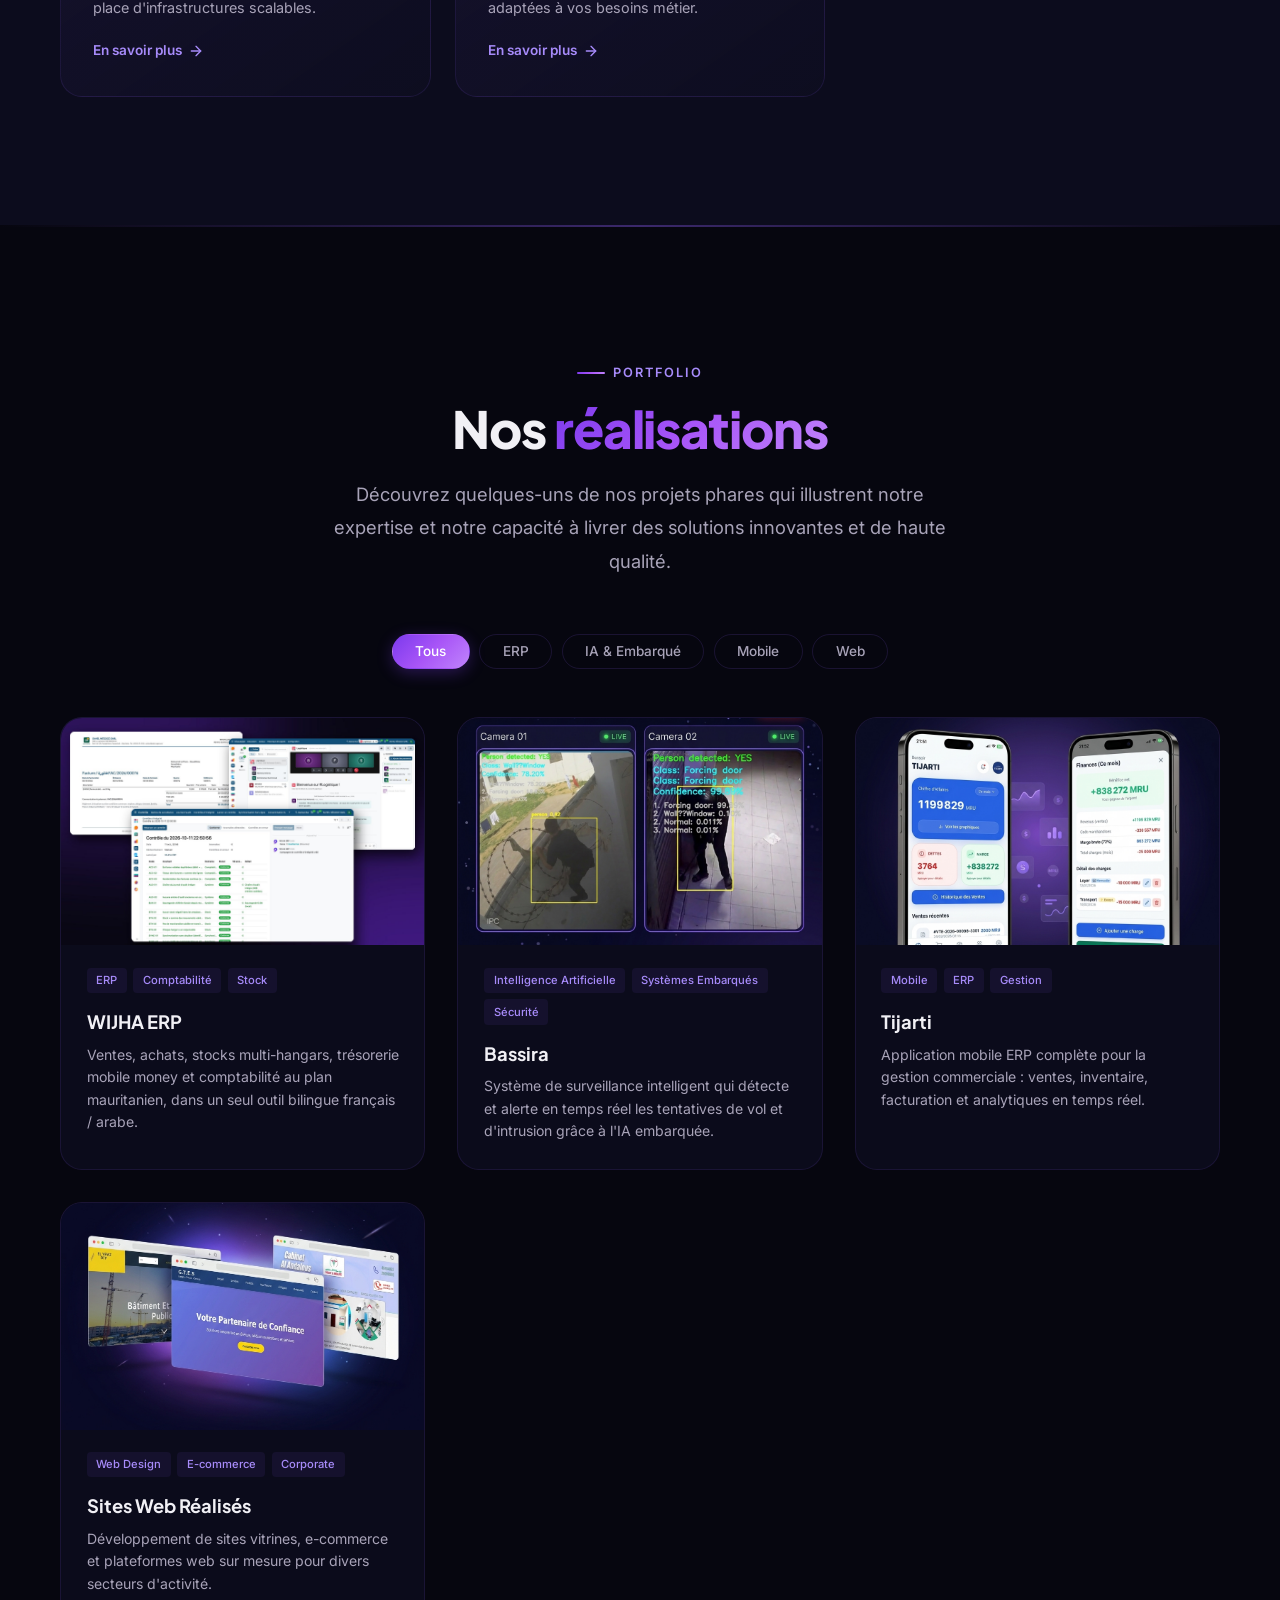
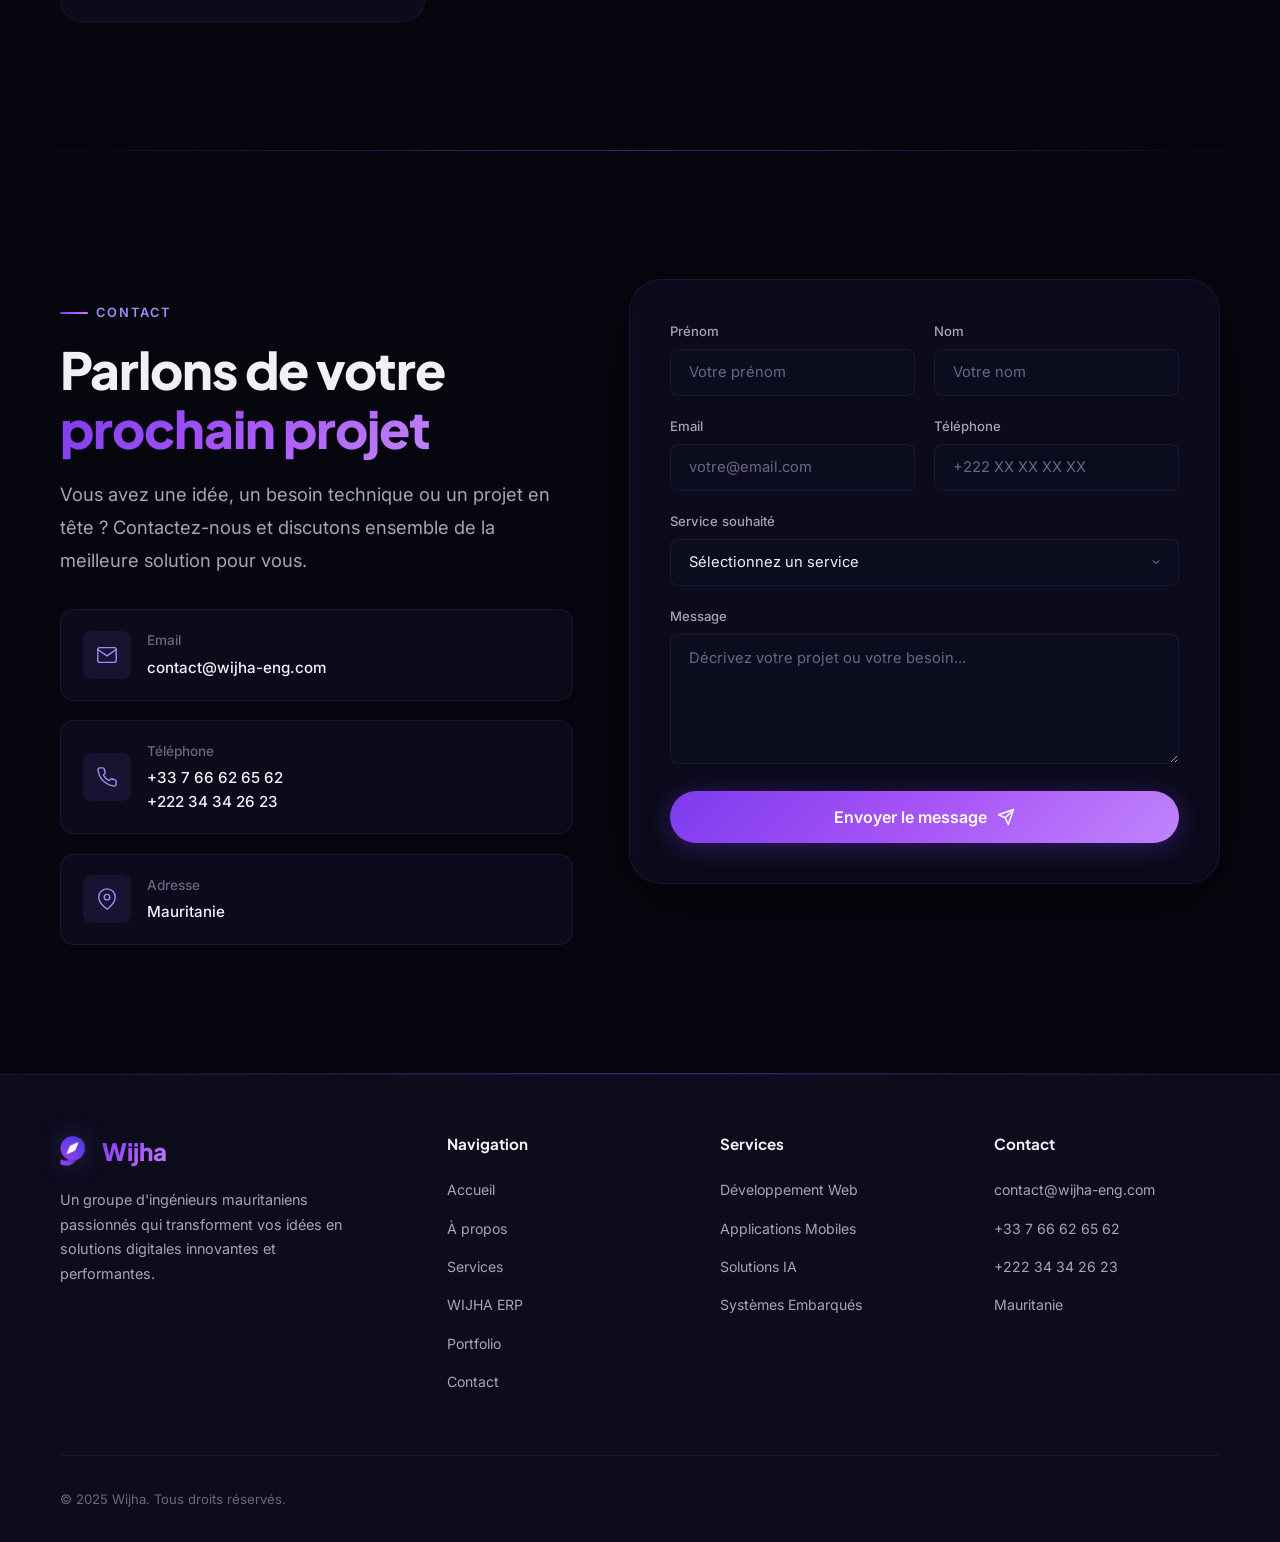
==== commit f8185b12: "Retrait de la section Notre produit : WIJHA ERP reste dans le portfolio Co-Authored-By: Claude Opus " ====
--- a/index.html
+++ b/index.html
@@ -36,7 +36,6 @@
         <a href="#accueil" class="active" data-nav>Accueil</a>
         <a href="#apropos" data-nav>À propos</a>
         <a href="#services" data-nav>Services</a>
-        <a href="#erp" data-nav>ERP</a>
         <a href="#portfolio" data-nav>Portfolio</a>
         <a href="#contact" data-nav>Contact</a>
         <a href="#contact" class="btn btn-primary nav-cta" id="nav-cta-btn">
@@ -323,67 +322,6 @@
   <hr class="glow-line" />
 
   <!-- ========== WIJHA ERP ========== -->
-  <section class="erp" id="erp">
-    <div class="container">
-      <div class="services-header reveal">
-        <span class="section-label">Notre produit</span>
-        <h2 class="section-title">WIJHA <span class="highlight">ERP</span></h2>
-        <p class="section-subtitle">Le système de gestion intégré conçu pour les entreprises mauritaniennes : ventes, achats, stocks multi-hangars, trésorerie multi-canaux, comptabilité et fiscalité, dans un seul outil, en français et en arabe.</p>
-      </div>
-
-      <div class="erp-stats reveal"><div class="erp-stat"><span class="erp-stat-num">7</span><span class="erp-stat-txt">moyens de paiement suivis, dont 4 portefeuilles mobile money</span></div><div class="erp-stat"><span class="erp-stat-num">4</span><span class="erp-stat-txt">rôles cloisonnés jusqu'à l'enregistrement</span></div><div class="erp-stat"><span class="erp-stat-num">19</span><span class="erp-stat-txt">contrôles d'intégrité chaque nuit</span></div><div class="erp-stat"><span class="erp-stat-num">FR · AR</span><span class="erp-stat-txt">interface et documents bilingues</span></div></div>
-
-      <div class="services-grid erp-grid">
-        <div class="service-card reveal reveal-delay-1">
-          <div class="service-icon"><svg xmlns="http://www.w3.org/2000/svg" width="28" height="28" viewBox="0 0 24 24" fill="none" stroke="currentColor" stroke-width="1.5" stroke-linecap="round" stroke-linejoin="round"><circle cx="9" cy="21" r="1"/><circle cx="20" cy="21" r="1"/><path d="M1 1h4l2.68 13.39a2 2 0 0 0 2 1.61h9.72a2 2 0 0 0 2-1.61L23 6H6"/></svg></div>
-          <h3>Ventes &amp; achats</h3>
-          <p>Devis, commandes, livraisons, factures et avoirs ; fournisseurs, réceptions et factures fournisseurs.</p>
-        </div>
-        <div class="service-card reveal reveal-delay-2">
-          <div class="service-icon"><svg xmlns="http://www.w3.org/2000/svg" width="28" height="28" viewBox="0 0 24 24" fill="none" stroke="currentColor" stroke-width="1.5" stroke-linecap="round" stroke-linejoin="round"><path d="M21 16V8a2 2 0 0 0-1-1.73l-7-4a2 2 0 0 0-2 0l-7 4A2 2 0 0 0 3 8v8a2 2 0 0 0 1 1.73l7 4a2 2 0 0 0 2 0l7-4A2 2 0 0 0 21 16z"/><polyline points="3.27 6.96 12 12.01 20.73 6.96"/><line x1="12" y1="22.08" x2="12" y2="12"/></svg></div>
-          <h3>Stock multi-hangars</h3>
-          <p>Stock suivi hangar par hangar, transferts suivis en transit, écarts de réception motivés et tracés, inventaires.</p>
-        </div>
-        <div class="service-card reveal reveal-delay-3">
-          <div class="service-icon"><svg xmlns="http://www.w3.org/2000/svg" width="28" height="28" viewBox="0 0 24 24" fill="none" stroke="currentColor" stroke-width="1.5" stroke-linecap="round" stroke-linejoin="round"><rect x="2" y="6" width="20" height="14" rx="2"/><path d="M16 13h.01"/><path d="M2 10h20"/><path d="M6 6V4h12v2"/></svg></div>
-          <h3>Trésorerie multi-canaux</h3>
-          <p>Espèces, chèques, virements, Bankily, Masrvi, Sedad et BimBank ; arrêtés de caisse avec billetage, reçus bilingues.</p>
-        </div>
-        <div class="service-card reveal reveal-delay-4">
-          <div class="service-icon"><svg xmlns="http://www.w3.org/2000/svg" width="28" height="28" viewBox="0 0 24 24" fill="none" stroke="currentColor" stroke-width="1.5" stroke-linecap="round" stroke-linejoin="round"><path d="M4 19.5A2.5 2.5 0 0 1 6.5 17H20"/><path d="M6.5 2H20v20H6.5A2.5 2.5 0 0 1 4 19.5v-15A2.5 2.5 0 0 1 6.5 2z"/><line x1="8" y1="7" x2="16" y2="7"/><line x1="8" y1="11" x2="14" y2="11"/></svg></div>
-          <h3>Comptabilité &amp; fiscalité</h3>
-          <p>Plan comptable mauritanien, écritures automatiques, TVA optionnelle, bilan et compte de résultat au format de la liasse DGI.</p>
-        </div>
-        <div class="service-card reveal reveal-delay-1">
-          <div class="service-icon"><svg xmlns="http://www.w3.org/2000/svg" width="28" height="28" viewBox="0 0 24 24" fill="none" stroke="currentColor" stroke-width="1.5" stroke-linecap="round" stroke-linejoin="round"><path d="M12 22s8-4 8-10V5l-8-3-8 3v7c0 6 8 10 8 10z"/><polyline points="9 12 11 14 15 10"/></svg></div>
-          <h3>Contrôle &amp; traçabilité</h3>
-          <p>Droits par rôle, approbation et « quatre yeux » au-delà d'un seuil, journal d'audit inaltérable, aucune erreur silencieuse.</p>
-        </div>
-        <div class="service-card reveal reveal-delay-2">
-          <div class="service-icon"><svg xmlns="http://www.w3.org/2000/svg" width="28" height="28" viewBox="0 0 24 24" fill="none" stroke="currentColor" stroke-width="1.5" stroke-linecap="round" stroke-linejoin="round"><line x1="1" y1="1" x2="23" y2="23"/><path d="M16.72 11.06A10.94 10.94 0 0 1 19 12.55"/><path d="M5 12.55a10.94 10.94 0 0 1 5.17-2.39"/><path d="M10.71 5.05A16 16 0 0 1 22.58 9"/><path d="M1.42 9a15.91 15.91 0 0 1 4.7-2.88"/><path d="M8.53 16.11a6 6 0 0 1 6.95 0"/><line x1="12" y1="20" x2="12.01" y2="20"/></svg></div>
-          <h3>Fonctionne sans internet</h3>
-          <p>Serveur sur site utilisable sur le réseau local, application terrain hors-ligne, sauvegarde chiffrée quotidienne vérifiée.</p>
-        </div>
-        <div class="service-card reveal reveal-delay-3">
-          <div class="service-icon"><svg xmlns="http://www.w3.org/2000/svg" width="28" height="28" viewBox="0 0 24 24" fill="none" stroke="currentColor" stroke-width="1.5" stroke-linecap="round" stroke-linejoin="round"><path d="M21 15a2 2 0 0 1-2 2H7l-4 4V5a2 2 0 0 1 2-2h14a2 2 0 0 1 2 2z"/></svg></div>
-          <h3>Communication intégrée</h3>
-          <p>Messagerie, appels audio et vidéo et réunions dans l'ERP, sur ordinateur et téléphone, hébergés sur votre serveur.</p>
-        </div>
-        <div class="service-card reveal reveal-delay-4">
-          <div class="service-icon"><svg xmlns="http://www.w3.org/2000/svg" width="28" height="28" viewBox="0 0 24 24" fill="none" stroke="currentColor" stroke-width="1.5" stroke-linecap="round" stroke-linejoin="round"><path d="M12 3l1.9 5.1L19 10l-5.1 1.9L12 17l-1.9-5.1L5 10l5.1-1.9z"/><path d="M19 17l.8 2.2L22 20l-2.2.8L19 23l-.8-2.2L16 20l2.2-.8z"/></svg></div>
-          <h3>Assistant IA (option)</h3>
-          <p>Questions en français ou en arabe sur vos données, lecture automatique des factures fournisseurs ; l'IA aide, elle ne décide pas.</p>
-        </div>
-      </div>
-
-      <p class="erp-note reveal">Vos données vous appartiennent : serveur chez vous ou hébergement dédié, base PostgreSQL standard, exports et réversibilité.</p>
-
-      <div class="erp-cta reveal">
-        <a href="#contact" class="btn btn-primary" id="erp-cta-btn">Demander une démonstration</a>
-        <p>Voir avant de décider : base de démonstration complète et accès pour chaque rôle.</p>
-      </div>
-    </div>
-  </section>
 
   <hr class="glow-line" />
 
@@ -684,7 +622,7 @@
             <li><a href="#accueil">Accueil</a></li>
             <li><a href="#apropos">À propos</a></li>
             <li><a href="#services">Services</a></li>
-            <li><a href="#erp">WIJHA ERP</a></li>
+            <li><a href="#project-erp">WIJHA ERP</a></li>
             <li><a href="#portfolio">Portfolio</a></li>
             <li><a href="#contact">Contact</a></li>
           </ul>
--- a/styles.css
+++ b/styles.css
@@ -1880,75 +1880,6 @@
 }
 
 
-/* ---------- WIJHA ERP ---------- */
-.erp {
-  padding: var(--section-pad) 0;
-  position: relative;
-  background: var(--bg-primary);
-}
-
-.erp-stats {
-  display: grid;
-  grid-template-columns: repeat(4, 1fr);
-  gap: 1rem;
-  margin-bottom: 2.5rem;
-}
-
-.erp-stat {
-  background: var(--bg-glass);
-  border: var(--border-subtle);
-  border-radius: var(--radius-md);
-  padding: 1.3rem 1.2rem;
-  text-align: center;
-}
-
-.erp-stat-num {
-  display: block;
-  font-family: 'Plus Jakarta Sans', sans-serif;
-  font-size: 2rem;
-  font-weight: 800;
-  background: var(--gradient-brand);
-  -webkit-background-clip: text;
-  background-clip: text;
-  -webkit-text-fill-color: transparent;
-  line-height: 1.2;
-}
-
-.erp-stat-txt {
-  display: block;
-  margin-top: .35rem;
-  font-size: .85rem;
-  color: var(--text-secondary);
-  line-height: 1.5;
-}
-
-.erp-grid {
-  grid-template-columns: repeat(auto-fit, minmax(260px, 1fr));
-}
-
-.erp-note {
-  margin: 2.5rem auto 0;
-  max-width: 760px;
-  text-align: center;
-  font-size: .95rem;
-  color: var(--text-secondary);
-}
-
-.erp-cta {
-  margin-top: 2rem;
-  text-align: center;
-}
-
-.erp-cta p {
-  margin-top: .9rem;
-  font-size: .85rem;
-  color: var(--text-muted);
-}
-
-@media (max-width: 768px) {
-  .erp-stats { grid-template-columns: repeat(2, 1fr); }
-}
-
 /* Galerie de captures dans la fenêtre projet */
 .project-modal-gallery {
   display: flex;
